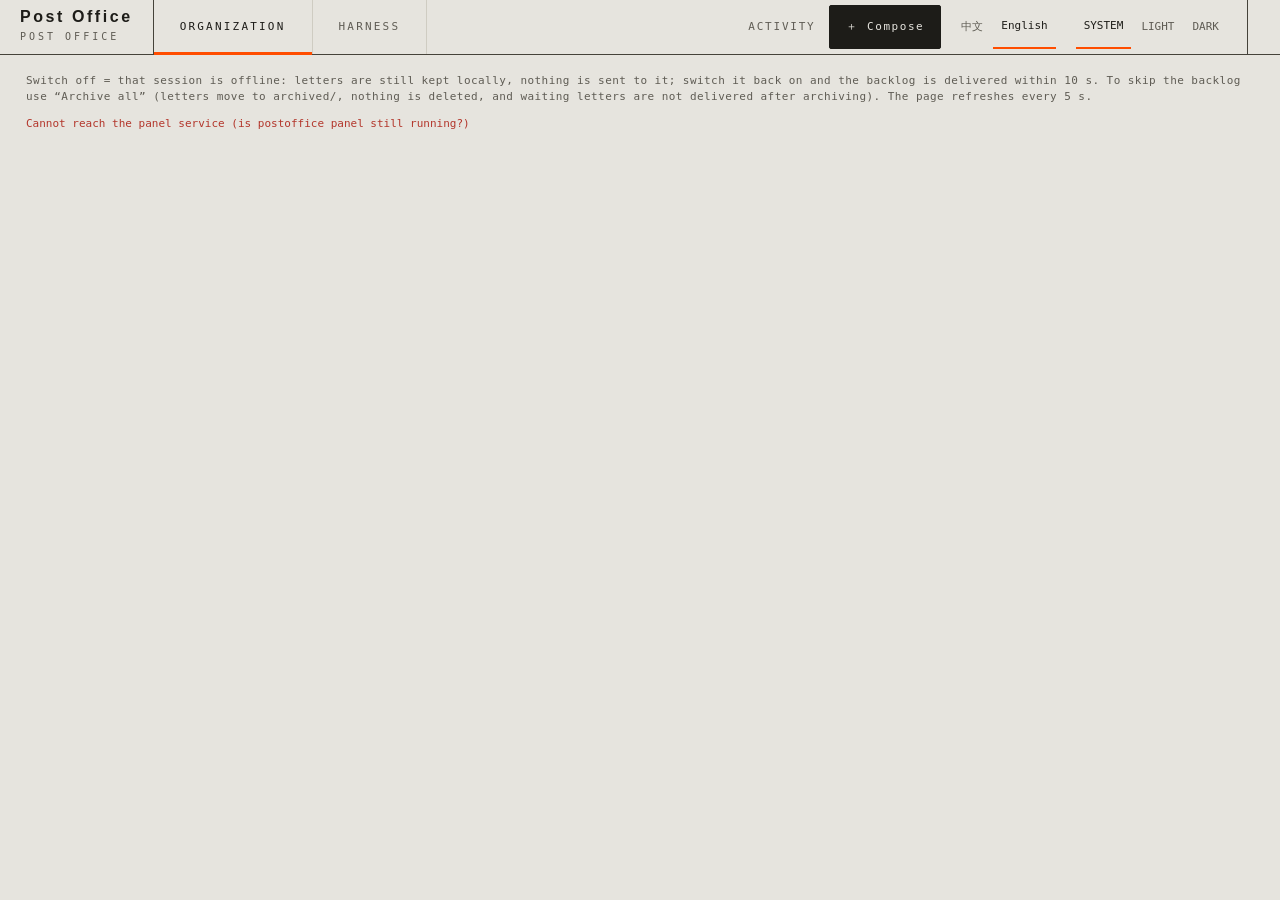
==== panel/index.html @ ae3bebe9 "organization & identity v1: one validated relation, one derived identity - config.json version 2 wit" ====
<!DOCTYPE html>
<html lang="zh-CN">
<head>
<meta charset="utf-8">
<meta name="viewport" content="width=device-width, initial-scale=1">
<title>联络总站</title>
<style>
:root{
  --sans:-apple-system,BlinkMacSystemFont,"Helvetica Neue",Arial,sans-serif;
  --mono:ui-monospace,"SF Mono",Menlo,Consolas,monospace;
  --bg:#e6e4de; --panel:#efede7; --panel2:#f6f4ee;
  --ink:#1d1c18; --ink2:#5f5c54; --rule:#45423a; --rule2:#cfccc2;
  --accent:#ff4d00; --accent-ink:#b23a00; --ok:#20713f; --off:#98948b; --warn:#7d5d05; --bad:#b3362b;
  --ink-strong:#000; --overlay:rgba(29,28,24,.32);
  --radius:2px;
  color-scheme:light dark;
}
/* 外观只影响呈现：data-theme 由 <head> 引导脚本与顶栏外观控件设置，绝不改动任何路由/状态 */
[data-theme="dark"]{
  --bg:#14130f; --panel:#1c1a15; --panel2:#232019;
  --ink:#ece9e0; --ink2:#a8a396; --rule:#6a6558; --rule2:#3a362d;
  --accent:#ff6a2b; --accent-ink:#ff8a55; --ok:#4fb477; --off:#6f6a5e; --warn:#d9a441; --bad:#e07a70;
  --ink-strong:#ffffff; --overlay:rgba(0,0,0,.6);
  color-scheme:dark;
}
*{box-sizing:border-box;margin:0;padding:0}
body{background:var(--bg);color:var(--ink);font-family:var(--sans);font-size:13px;line-height:1.5;-webkit-font-smoothing:antialiased;min-height:100dvh}
button{font:inherit;color:inherit;background:none;border:none;cursor:pointer}
.mono{font-family:var(--mono)}
.dim{color:var(--ink2)}
:focus-visible{outline:2px solid var(--accent-ink);outline-offset:2px}

/* ---------- top rail ---------- */
header.rail{display:flex;align-items:stretch;border-bottom:1px solid var(--rule);background:var(--bg);position:sticky;top:0;z-index:20;padding-top:env(safe-area-inset-top);padding-left:env(safe-area-inset-left);padding-right:env(safe-area-inset-right)}
.rail .brand{padding:8px 20px;border-right:1px solid var(--rule)}
.rail .brand h1{font-size:16px;letter-spacing:.16em;font-weight:800;display:block;line-height:1.15}
.rail .brand .sub{font-family:var(--mono);font-size:10px;letter-spacing:.3em;color:var(--ink2)}
.rail .home{display:block;font-family:var(--mono);font-size:10px;color:var(--ink2);max-width:220px;overflow:hidden;text-overflow:ellipsis;white-space:nowrap}
nav.tabs{display:flex;align-items:stretch}
nav.tabs button{padding:0 26px;font-family:var(--mono);font-size:11px;letter-spacing:.2em;color:var(--ink2);border-right:1px solid var(--rule2);position:relative;min-height:44px}
nav.tabs button[aria-pressed="true"]{color:var(--ink)}
nav.tabs button[aria-pressed="true"]::after{content:"";position:absolute;left:0;right:0;bottom:-1px;height:3px;background:var(--accent)}
.rail .spacer{flex:1}
.rail .aux{display:flex;align-items:center;gap:4px;padding:0 12px}
.act{font-family:var(--mono);font-size:11px;letter-spacing:.16em;color:var(--ink2);padding:8px 10px;min-height:44px}
.act:hover{color:var(--ink)}
.compose-btn{display:inline-flex;align-items:center;gap:8px;border:1px solid var(--ink);background:var(--ink);color:var(--bg);padding:8px 16px;font-family:var(--mono);font-size:11px;letter-spacing:.14em;border-radius:var(--radius);min-height:44px}
.compose-btn:hover{background:var(--ink-strong)}
.compose-btn[disabled]{opacity:.45;cursor:not-allowed}
.langs{display:inline-flex;gap:2px;margin:0 8px}
.langs button{font-family:var(--mono);font-size:11px;padding:6px 8px;color:var(--ink2);min-height:44px}
.langs button:hover{color:var(--ink)}
.langs button[aria-pressed="true"]{color:var(--ink);border-bottom:2px solid var(--accent)}
.themes{display:inline-flex;gap:2px;margin:0 8px}
.themes button{font-family:var(--mono);font-size:11px;padding:6px 8px;color:var(--ink2);min-height:44px}
.themes button:hover{color:var(--ink)}
.themes button[aria-pressed="true"]{color:var(--ink);border-bottom:2px solid var(--accent)}
.op-btn{display:flex;align-items:center;gap:10px;padding:0 16px;border-left:1px solid var(--rule);min-height:44px;text-align:left}
.op-btn:hover{background:var(--panel2)}
.op-btn .lbl{display:flex;flex-direction:column;line-height:1.3}
.op-btn .lbl b{font-family:var(--mono);font-size:11px;letter-spacing:.14em;font-weight:700}
.op-btn .lbl span{font-family:var(--mono);font-size:10px;letter-spacing:.12em;color:var(--ink2)}
.counter{font-family:var(--mono);font-size:10px;letter-spacing:.08em;border:1px solid var(--rule);padding:1px 5px;color:var(--ink);border-radius:var(--radius)}
.counter.hot{border-color:var(--accent-ink);color:var(--accent-ink)}

/* status: LED + text, never color-only */
.dot{display:inline-block;width:7px;height:7px;border-radius:50%;background:var(--off);flex:none}
.dot.on{background:var(--ok)} .dot.warn{background:var(--warn)}
.st{display:inline-flex;align-items:center;gap:6px;font-family:var(--mono);font-size:11px;letter-spacing:.12em;color:var(--ink2)}
.st.on{color:var(--ok)} .st.off{color:var(--ink2)} .st.warn{color:var(--warn)}
.chip{font-family:var(--mono);font-size:11px;letter-spacing:.12em;border:1px solid var(--rule2);color:var(--ink2);padding:1px 6px;border-radius:var(--radius)}
.chip.bad{border-color:var(--bad);color:var(--bad)}
.chip.mid{border-color:var(--warn);color:var(--warn)}

main{max-width:1280px;margin:0 auto;padding:18px 26px calc(120px + env(safe-area-inset-bottom))}
.hint{font-family:var(--mono);font-size:11px;color:var(--ink2);letter-spacing:.04em;margin-bottom:10px}
.err{color:var(--bad);font-family:var(--mono);font-size:11px;min-height:1em;margin-bottom:6px}
.note{font-family:var(--mono);font-size:11px;color:var(--accent-ink);min-height:1em;margin-bottom:6px}
.crumb{font-family:var(--mono);font-size:11px;letter-spacing:.24em;color:var(--ink2);display:flex;justify-content:space-between;margin-bottom:14px}

/* ---------- TX-6 micrographics ---------- */
.chno{font-family:var(--mono);font-size:10px;letter-spacing:.18em;color:var(--ink2)}
.tick{display:inline-block;width:14px;height:5px;border-bottom:1px solid var(--rule2);border-left:1px solid var(--rule2);margin:0 4px 1px 0}
.sigbars{display:inline-flex;gap:2px;align-items:flex-end;height:8px}
.sigbars i{width:2px;background:var(--rule2)} .sigbars i:nth-child(1){height:3px}.sigbars i:nth-child(2){height:5px}.sigbars i:nth-child(3){height:8px}
.sigbars.on i{background:var(--ok)}

/* ---------- Operator Strip ---------- */
.opstrip{display:flex;align-items:center;gap:18px;width:100%;text-align:left;border:0;border-bottom:2px solid var(--rule);padding:14px 6px 12px;min-height:44px}
.opstrip:hover{background:var(--panel2)}
.opstrip .nm{font-size:38px;font-weight:800;letter-spacing:-.01em;line-height:1}
.opstrip .sub{display:flex;flex-direction:column;gap:3px}
.opstrip .sub .k{font-family:var(--mono);font-size:11px;letter-spacing:.26em;color:var(--ink2)}
.opstrip .inbox{margin-left:auto;display:flex;align-items:center;gap:12px;font-family:var(--mono);font-size:11px;letter-spacing:.18em;color:var(--ink2)}
.opstrip .inbox .counter{font-size:11px;padding:2px 7px}
.opstrip .inbox .arrow{font-size:16px;color:var(--ink);transition:transform .15s ease}
.opstrip:hover .arrow{transform:translateX(4px)}

/* thin hierarchy connectors */
.vjoin{position:relative;height:22px}
.vjoin::before{content:"";position:absolute;left:50%;top:0;width:1px;height:100%;background:var(--rule2)}
.vjoin.wide::before{left:25%;right:25%;width:auto;height:1px;top:0}
.vjoin.wide::after{content:"";position:absolute;left:50%;top:0;width:1px;height:100%;background:var(--rule2)}

/* ---------- mailbox node ---------- */
.node{display:flex;align-items:flex-start;justify-content:space-between;gap:12px;border:0;border-top:1px solid var(--rule);padding:8px 2px 7px;min-height:44px;text-align:left;width:100%}
.node:hover{background:var(--panel2)}
.node .l1{display:flex;align-items:baseline;gap:10px}
.node .nm{font-weight:700;font-size:14px}
.node .idchip{font-family:var(--mono);font-size:9px;color:var(--ink2)}
.node .l2{display:flex;align-items:center;gap:10px;margin-top:3px;flex-wrap:wrap}
.node.dead .nm{color:var(--ink2)}

/* ---------- ORG layout ---------- */
.t1row{display:flex;align-items:center;gap:16px;padding:2px 6px;margin:4px 0 8px}
.t1row .k{font-family:var(--mono);font-size:11px;letter-spacing:.24em;color:var(--ink2)}
.t1row .t1node{max-width:300px;min-width:230px}
.t1row .hair{flex:1;border-top:1px solid var(--rule2)}
.cols{display:grid;grid-template-columns:repeat(3,1fr);gap:0 34px;margin-top:6px}
.dept{border-left:1px solid var(--rule2);padding:14px 0 8px 20px;min-height:200px}
.dept:first-child{border-left:none;padding-left:0}
.dept .no{font-size:52px;font-weight:800;line-height:.9;letter-spacing:-.03em}
.dept .dn{display:flex;align-items:baseline;justify-content:space-between;margin:6px 0 4px}
.dept .dn b{font-family:var(--mono);font-size:11px;letter-spacing:.26em;font-weight:700}
.peers{display:flex;flex-direction:column;margin-top:8px}
.kids{display:flex;gap:0 18px}
.kid{flex:1;position:relative}
.kid::before{content:"";position:absolute;top:0;left:0;width:1px;height:22px;background:var(--rule2)}
.kid.single::before{left:50%}
.split{position:relative;height:1px;background:var(--rule2)}
.split.s2{margin-left:25%;margin-right:25%}
.orgnote{border:1px solid var(--rule2);background:var(--panel);border-radius:var(--radius);padding:14px 16px;font-family:var(--mono);font-size:11px;color:var(--ink2);margin-bottom:16px}
.flatgrid{display:grid;grid-template-columns:repeat(auto-fill,minmax(230px,1fr));gap:10px 26px}

/* ---------- HARNESS ---------- */
.rackhead{display:flex;align-items:baseline;gap:14px;flex-wrap:wrap;padding:12px 0 6px}
.rackhead b{font-family:var(--mono);font-size:12px;letter-spacing:.24em}
.rackhead .gctl{margin-left:auto;display:flex;gap:8px;align-items:center}
.rackhead .hint2{font-family:var(--mono);font-size:11px;color:var(--ink2)}
.gbtn{font-family:var(--mono);font-size:11px;letter-spacing:.14em;border:1px solid var(--rule);padding:4px 12px;border-radius:var(--radius);min-height:44px}
.gbtn:hover{background:var(--ink);color:var(--bg)}
table.hk{width:100%;border-collapse:collapse;border-top:2px solid var(--rule);margin-bottom:8px}
table.hk th{font-family:var(--mono);font-size:11px;letter-spacing:.2em;color:var(--ink2);text-align:left;font-weight:400;padding:6px 10px;border-bottom:1px solid var(--rule)}
table.hk td{padding:6px 10px;border-bottom:1px solid var(--rule2)}
table.hk td:first-child{width:34px;color:var(--ink2);font-family:var(--mono);font-size:11px}
.chname{display:flex;align-items:center;gap:10px}
.chname .id{font-family:var(--mono);font-size:10px;color:var(--ink2)}
.onoff{font-family:var(--mono);font-size:11px;letter-spacing:.14em;border:1px solid var(--rule2);color:var(--ink2);padding:4px 12px;border-radius:var(--radius);min-width:64px;min-height:44px}
.onoff:hover{border-color:var(--ink);color:var(--ink)}

/* ---------- inspector ---------- */
.inspector{position:fixed;top:0;right:0;bottom:0;width:370px;background:var(--panel);border-left:1px solid var(--rule);z-index:40;overflow:auto;padding:16px 18px 40px}
/* 工作台是常驻右轨：org 视图在宽视口让出 370px，别让导航和第 03 栏压在它下面 */
@media (min-width:901px){body.with-ins{padding-right:370px}}
.inspector .k{font-family:var(--mono);font-size:11px;letter-spacing:.22em;color:var(--ink2)}
.inspector h3{font-size:24px;font-weight:800;margin:2px 0 2px}
.inspector .sec{font-family:var(--mono);font-size:11px;letter-spacing:.22em;color:var(--ink2);border-bottom:1px solid var(--rule);padding-bottom:4px;margin:18px 0 4px;display:flex;justify-content:space-between}
.pl{display:flex;align-items:flex-start;gap:10px;width:100%;text-align:left;border:0;border-bottom:1px solid var(--rule2);padding:9px 2px;min-height:44px}
.pl:hover{background:var(--panel2)}
.pl .who{font-weight:700;width:88px;flex:none;overflow:hidden;text-overflow:ellipsis;white-space:nowrap}
.pl .meta{flex:1;min-width:0}
.pl .sj{font-size:12px;font-weight:600}
.pl .nd{font-family:var(--mono);font-size:11px;letter-spacing:.1em;color:var(--ink2);margin-top:2px}
.pl .tm{font-family:var(--mono);font-size:11px;color:var(--ink2);flex:none}
.inspector .kv{display:grid;grid-template-columns:92px 1fr;gap:5px 10px;font-size:12px;margin-top:6px}
.inspector .kv .k{padding-top:2px}
.acts{display:flex;gap:8px;flex-wrap:wrap;margin-top:14px}
.btn{border:1px solid var(--ink);padding:8px 12px;font-family:var(--mono);font-size:11px;letter-spacing:.12em;border-radius:var(--radius);background:var(--panel2);min-height:44px}
.btn.primary{background:var(--ink);color:var(--bg)}
.btn.primary:hover{background:#000}
.btn.accent{background:var(--accent-ink);border-color:var(--accent-ink);color:#fff}
.btn.ghost{border-color:var(--rule2);color:var(--ink2)}
.btn.ghost:hover{border-color:var(--ink);color:var(--ink)}
.btn[disabled]{opacity:.45;cursor:not-allowed}
.metaline{font-family:var(--mono);font-size:11px;color:var(--ink2);letter-spacing:.08em;margin-top:6px}

/* ---------- letter overlay ---------- */
.sheet-bg{position:fixed;inset:0;background:rgba(29,28,24,.28);z-index:30;display:none}
.sheet-bg.open{display:block}
.letter{position:fixed;top:0;right:0;bottom:0;width:400px;max-width:100vw;background:var(--panel);border-left:1px solid var(--rule);z-index:41;overflow:auto;padding:16px 18px 40px;transform:translateX(103%);transition:transform .16s ease}
.letter[hidden]{display:none}
.letter.open{transform:none}
.corr{font-family:var(--mono);font-size:11px;letter-spacing:.22em;color:var(--ink2);display:flex;justify-content:space-between;border-bottom:1px solid var(--rule);padding-bottom:6px}
.corr h2{font-size:11px;letter-spacing:.22em;color:var(--ink)}
.letter .kv{display:grid;grid-template-columns:92px 1fr;gap:6px 10px;font-size:12px;margin-top:12px}
.letter .kv .k{font-family:var(--mono);font-size:11px;letter-spacing:.22em;color:var(--ink2);padding-top:2px}
.letter .body{white-space:pre-wrap;border:1px solid var(--rule2);background:var(--panel2);border-radius:var(--radius);padding:10px;font-size:12px;margin:10px 0;overflow-wrap:anywhere}
.letter .acts{flex-direction:column;align-items:stretch;gap:8px}
.letter .fine{font-family:var(--mono);font-size:11px;color:var(--ink2);margin-top:10px;line-height:1.7}

/* ---------- activity drawer ---------- */
.drawer{position:fixed;top:0;left:0;bottom:0;width:430px;max-width:92vw;background:var(--panel);border-right:1px solid var(--rule);z-index:40;transform:translateX(-103%);visibility:hidden;transition:transform .16s ease,visibility 0s linear .16s;overflow:auto;padding:16px 18px 40px}
.drawer.open{transform:none;visibility:visible;transition:transform .16s ease}
.drawer h2{font-family:var(--mono);font-size:11px;letter-spacing:.22em;color:var(--ink2);border-bottom:1px solid var(--rule);padding-bottom:4px;margin:18px 0 6px;font-weight:400}
.drawer .row{display:flex;gap:10px;align-items:baseline;padding:6px 0;border-bottom:1px dashed var(--rule2);font-size:12px;overflow-wrap:anywhere}
.drawer .row .t{font-family:var(--mono);font-size:11px;color:var(--ink2);flex:none}
.drawer .log div{padding:4px 0;border-bottom:1px dashed var(--rule2);font-family:var(--mono);font-size:11px}
.drawer .log span{color:var(--ink2);margin-right:8px}
.meter{display:inline-block;width:90px;height:4px;border:1px solid var(--rule2);border-radius:var(--radius);vertical-align:middle}
.state{font-family:var(--mono);font-size:11px;color:var(--ink2);margin-top:2px}
.meter i{display:block;height:100%;background:var(--ok)}

/* ---------- groups (configured) ---------- */
#groups .box,#broadcasts .box{border-top:1px solid var(--rule);padding:9px 2px}
#groups .gname,#broadcasts .name{font-weight:700;font-size:14px}
#groups .gname small,#broadcasts .name small{font-family:var(--mono);font-size:11px;color:var(--ink2);margin-left:10px;letter-spacing:.08em}
#groups .gall{display:flex;gap:8px;margin:6px 0}
#groups .meta,#broadcasts .meta{font-family:var(--mono);font-size:11px;color:var(--ink2);display:flex;gap:6px;flex-wrap:wrap;align-items:center;margin-top:4px}
#aliases .box{border-top:1px solid var(--rule);padding:9px 2px}
#aliases .gname{font-weight:700;font-size:14px}
#aliases .gname small{font-family:var(--mono);font-size:11px;color:var(--ink2);margin-left:10px}
#aliases .meta{font-family:var(--mono);font-size:11px;color:var(--ink2);display:flex;gap:6px;flex-wrap:wrap;margin-top:4px}
#aliases .settle{font-family:var(--mono);font-size:11px;color:var(--warn);margin-top:4px}
.hintp{font-family:var(--mono);font-size:11px;color:var(--ink2);padding:8px 2px}

/* ---------- compose modal ---------- */
.modal{position:fixed;inset:0;display:flex;align-items:center;justify-content:center;z-index:50;background:var(--overlay)}
.modal[hidden]{display:none}
.modal .card{width:560px;max-width:94vw;background:var(--panel);border:1px solid var(--ink);border-radius:var(--radius);padding:18px}
.modal h3{font-size:16px;font-weight:800;margin-bottom:12px}
.frow{display:grid;grid-template-columns:120px 1fr;gap:10px;align-items:center;margin-bottom:10px}
.frow label{font-family:var(--mono);font-size:11px;letter-spacing:.18em;color:var(--ink2)}
.frow .fixed{border:1px solid var(--rule2);border-radius:var(--radius);padding:8px 10px;background:var(--panel2);display:flex;justify-content:space-between;align-items:center;gap:8px}
.frow input,.frow textarea{border:1px solid var(--rule2);border-radius:var(--radius);padding:8px 10px;background:var(--panel2);font:inherit;font-size:16px;width:100%}
.seg{display:inline-flex;border:1px solid var(--rule);border-radius:var(--radius);overflow:hidden;margin-bottom:6px}
.seg button{font-family:var(--mono);font-size:11px;letter-spacing:.12em;padding:5px 12px;color:var(--ink2);min-height:44px}
.seg button:hover{color:var(--ink)}
.seg button[aria-pressed="true"]{background:var(--ink);color:var(--bg)}
.cerr{color:var(--bad);font-family:var(--mono);font-size:11px;min-height:1em;margin:4px 0}
/* 收件人下拉：纯本地建议列表（名单来自 /api/state，不是第二份路由真相）。
   悬浮定位：不撑高弹窗——否则鼠标按下后弹窗重心变化、抬起时命中祖先元素，被外点收起误判。 */
.to-wrap{position:relative}
.sug{position:absolute;left:0;right:0;top:calc(100% + 4px);z-index:6;border:1px solid var(--rule);background:var(--panel2);max-height:216px;overflow:auto}
.sug[hidden]{display:none}
.sug button{display:flex;justify-content:space-between;gap:8px;width:100%;text-align:left;border:0;border-bottom:1px solid var(--rule2);padding:9px 10px;font-family:var(--mono);font-size:12px;min-height:44px}
.sug button:last-child{border-bottom:0}
.sug button:hover{background:var(--panel)}
.sug .kind{color:var(--ink2);font-size:10px;letter-spacing:.08em}
.close-x{float:right;font-family:var(--mono);font-size:12px;color:var(--ink2);padding:4px 8px;min-height:44px;min-width:44px}
.close-x:hover{color:var(--ink)}

/* ---------- inspector tabs + OUTBOX + activity ---------- */
.ins-tabs{display:flex;border-bottom:1px solid var(--rule);margin:10px 0 6px}
.ins-tabs button{flex:1;font-family:var(--mono);font-size:11px;letter-spacing:.16em;color:var(--ink2);padding:10px 6px;min-height:44px;position:relative}
.ins-tabs button[aria-pressed="true"]{color:var(--ink)}
.ins-tabs button[aria-pressed="true"]::after{content:"";position:absolute;left:0;right:0;bottom:-1px;height:3px;background:var(--accent)}
#outbox{margin-top:4px}
.obrow{border-top:1px solid var(--rule2);padding:9px 2px;display:flex;flex-direction:column;gap:6px}
.obrow .l1{display:flex;align-items:center;gap:8px;font-family:var(--mono);font-size:11px}
.obrow .to{font-weight:700;overflow-wrap:anywhere}
.obrow .ref{font-family:var(--mono);font-size:10px;color:var(--ink2);overflow-wrap:anywhere}
.obrow .age{font-family:var(--mono);font-size:10px;color:var(--ink2);margin-left:auto}
.obrow .sj{font-size:13px;overflow-wrap:anywhere}
.obrow .nd{font-size:12px;color:var(--ink2);overflow-wrap:anywhere}
.obrow .obacts{display:flex;gap:8px;align-items:center;flex-wrap:wrap}
.obrow button{font-family:var(--mono);font-size:11px;letter-spacing:.08em;border:1px solid var(--rule2);background:none;color:var(--ink);padding:0 12px;min-height:44px}
.obrow button:hover{border-color:var(--ink)}
.obnote{font-family:var(--mono);font-size:11px;color:var(--ink2)}
/* activity badge: label + duration, never color-only */
.act-badge{display:inline-flex;align-items:center;gap:5px;font-family:var(--mono);font-size:10px;letter-spacing:.1em;border:1px solid var(--rule2);border-radius:var(--radius);padding:1px 6px;color:var(--ink2);margin-left:8px}
.act-badge[data-activity="working"]{border-color:var(--ok);color:var(--ok)}
.act-badge[data-activity="idle"]{border-color:var(--rule2);color:var(--ink2)}
.act-badge[data-activity="human"]{border-color:var(--accent-ink);color:var(--accent-ink)}
.idbox{margin:2px 0 4px}
.idrow{font-size:12px;line-height:1.5;padding:1px 0}
.idrow.muted{color:var(--ink2)}
.idrow.warn{color:var(--warn,#b23)}
.idrow .mono{font-family:var(--mono);font-size:10px}

@media (max-width:900px){
  main{padding:12px 12px 120px}
  .cols{grid-template-columns:1fr}
  .dept{border-left:none;padding-left:0;min-height:0;border-top:1px solid var(--rule);margin-top:12px}
  .dept:first-child{border-top:none;margin-top:0}
  .inspector,.letter{width:100vw;border-left:none}
  .opstrip .nm{font-size:26px}
  .rail .brand .sub,.rail .home{display:none}
  /* iPad 竖屏 768/820：顶栏在 701–900 之间若不让换行，aux 会整体溢出到视口右侧 */
  .rail{flex-wrap:wrap}
  .aux{flex-wrap:wrap}
}
@media (max-width:700px){
  .rail{flex-wrap:wrap}
  nav.tabs button{padding:0 14px}
  .aux{padding:4px 8px;flex-wrap:wrap}
  .op-btn{border-left:none}
  .frow{grid-template-columns:1fr}
  #racks{overflow-x:auto}
  .opstrip .nm{font-size:22px}
  /* 编外信箱行：窄屏上「标签 + 节点 + 连接线」挤在一行会顶出视口，允许换行并让节点随宽度收缩 */
  .t1row{flex-wrap:wrap}
  .t1row .t1node{min-width:0;max-width:100%}
}
@media (prefers-reduced-motion:reduce){.letter,.drawer,.opstrip .arrow{transition:none}}
::selection{background:var(--ink);color:var(--bg)}
.pl .meta,.node .nm{overflow-wrap:anywhere}
.node[aria-current="true"]{background:var(--panel2)}
.node[aria-current="true"] .nm{text-decoration:underline;text-decoration-thickness:1px;text-underline-offset:3px}

/* 工作台主控件：在线/离线开关与「归档全部」必须看得见、摸得着（≤v1.11 既有类名，重写时不许丢样式） */
.toggle,.clear{border:1px solid var(--rule2);background:none;color:var(--ink);font-family:var(--mono);font-size:11px;letter-spacing:.08em;min-height:44px;padding:0 14px;cursor:pointer}
.toggle.on{border-color:var(--ok);color:var(--ok)}
.toggle:hover,.clear:hover{border-color:var(--ink)}
/* 编外信箱：presentation-only 兜底区，样式刻意轻 */
.unassigned{margin-top:34px}
.unassigned .k{display:block;margin-bottom:10px}
</style>
<script>
/* 外观引导：在样式渲染前就定好 data-theme，避免首屏闪一下浅色（只读 localStorage，不写） */
try {
  var _saved = localStorage.getItem("postoffice.theme");
  var _dark = _saved === "dark" || ((!_saved || _saved === "system")
    && window.matchMedia && window.matchMedia("(prefers-color-scheme: dark)").matches);
  document.documentElement.dataset.theme = _dark ? "dark" : "light";
} catch (e) {}
</script>
</head>
<body>

<header class="rail">
  <div class="brand">
    <h1 id="title">联络总站</h1>
    <span class="sub">POST OFFICE</span>
    <span class="home" id="home"></span>
  </div>
  <nav class="tabs">
    <button type="button" id="tab-org" aria-pressed="true"></button>
    <button type="button" id="tab-hk" aria-pressed="false"></button>
  </nav>
  <div class="spacer"></div>
  <div class="aux">
    <button type="button" class="act" id="btn-activity"></button>
    <button type="button" class="compose-btn" id="btn-compose"></button>
    <span class="langs" id="langs" role="group">
      <button type="button" data-lang="zh">中文</button>
      <button type="button" data-lang="en">English</button>
    </span>
    <span class="themes" id="theme" role="group">
      <button type="button" data-theme-choice="system"></button>
      <button type="button" data-theme-choice="light"></button>
      <button type="button" data-theme-choice="dark"></button>
    </span>
  </div>
  <button type="button" class="op-btn" id="op-shortcut"></button>
</header>

<main>
  <p class="hint" id="hint"></p>
  <div class="err" id="err" aria-live="polite"></div>
  <div class="note" id="letter-status" aria-live="polite"></div>
  <section id="boxes"></section>
  <section id="view-hk" hidden>
    <div id="racks"></div>
    <h2 id="h-groups"></h2>
    <section id="groups"></section>
  </section>
</main>

<aside class="drawer" id="drawer" aria-label="ACTIVITY">
  <button type="button" class="close-x" id="drawer-x">✕</button>
  <h2 id="h-aliases"></h2>
  <section id="aliases"></section>
  <h2 id="h-switches"></h2>
  <div class="log" id="switches"></div>
  <h2 id="h-broadcasts"></h2>
  <section id="broadcasts"></section>
  <h2 id="h-log"></h2>
  <div class="log" id="log"></div>
</aside>

<div class="sheet-bg" id="sheet-bg" aria-hidden="true"></div>
<section class="letter" id="letter" hidden role="dialog" aria-modal="true"></section>

<div class="modal" id="compose" hidden role="dialog" aria-modal="true" aria-labelledby="compose-title">
  <div class="card">
    <button type="button" class="close-x" id="compose-x">✕</button>
    <h3 id="compose-title"></h3>
    <div class="frow"><label>FROM</label>
      <div class="fixed"><span id="compose-from"></span><span class="mono dim" style="font-size:9px" id="compose-fromnote"></span></div></div>
    <div class="frow"><label for="compose-to" id="compose-to-label"></label>
      <div class="to-wrap">
        <div class="seg" role="group" id="compose-seg">
          <button type="button" id="seg-mbox" aria-pressed="true"></button>
          <button type="button" id="seg-alias" aria-pressed="false"></button>
        </div>
        <input id="compose-to" autocomplete="off" aria-describedby="compose-err" aria-autocomplete="list" aria-expanded="false" aria-controls="compose-sug">
        <div class="sug" id="compose-sug" role="listbox" hidden></div>
      </div>
    </div>
    <div class="frow"><label for="compose-subject" id="c-sj"></label><input id="compose-subject" autocomplete="off"></div>
    <div class="frow"><label for="compose-need" id="c-nd"></label><input id="compose-need" autocomplete="off"></div>
    <div class="frow" style="align-items:start"><label for="compose-body" id="c-bd" style="padding-top:8px"></label><textarea id="compose-body" rows="5"></textarea></div>
    <div class="cerr" id="compose-err" aria-live="polite"></div>
    <div class="acts" style="justify-content:flex-end">
      <button type="button" class="btn ghost" id="compose-cancel"></button>
      <button type="button" class="btn primary" id="compose-send"></button>
    </div>
  </div>
</div>

<script>
const $ = (id) => document.getElementById(id);
const esc = (s) => String(s ?? "").replace(/[&<>"]/g, (c) => ({"&":"&amp;","<":"&lt;",">":"&gt;",'"':"&quot;"}[c]));

// One small string table, no framework and no build step. User content (letter subjects, mailbox
// names, receipt bodies, handoff paths, raw log lines) is never translated — only our own wording is.
const STR = {
  zh: {
    title: "联络总站",
    langLabel: "切换界面语言",
    hint: "关掉开关 = 该会话离线：信照收，存在本地，不发给它；打开后积压的信 10 秒内补送。不想补送就先点“归档全部”（信会存到 archived/，不删除，待投递的信归档后不再补送）。页面每 5 秒刷新。",
    online: "在线", offline: "离线",
    waiting: "待投递", reminded: "已提醒待归档", failed: "投递失败，需人工处理",
    counts: "待投递 {w} / 已提醒待归档 {r}",
    failedLine: "投递失败，需人工处理 {n} 封",
    archiveAll: "归档全部",
    clearConfirm: "把 {box} 信箱收件箱里的全部 {n} 封信件和通知都存档吗？（{w} 封待投递 + {r} 封已提醒未归档 + {f} 封投递失败需人工处理）文件会保留在 archived/ 里；待投递的信归档后不再补送，投递失败的那几封也一并归档、不再重试。",
    recentAcks: "最近回执", acked: "已回执",
    emptyBoxes: "通讯录是空的，用 postoffice add 登记会话。",
    emptyBroadcasts: "还没有广播。", emptyLog: "还没有记录", emptySwitches: "还没有确认过切换（首次看到只记基线，不广播）。",
    bErr: "汇总失败", bDone: "已汇总", bOpen: "收集中", bDeadline: "截止",
    hGroups: "分组与逻辑地址", hAliases: "逻辑地址", hSwitches: "切换记录",
    hBroadcasts: "广播", hLog: "最近投递记录",
    noGroups: "没有配置分组。用 postoffice config import FILE 导入 config.json。",
    noAliases: "没有配置逻辑地址。",
    groupAll: "全开", groupNone: "全关", groupEmpty: "（空组）",
    groupOn: "{o}/{n} 在线", groupMail: "待投递 {w} / 已提醒待归档 {r}",
    aliasNone: "当前没有在线候选", aliasBad: "不可用", notRegistered: "未登记",
    aliasNotify: "通知 {n}", aliasPending: "已确认 {a}；待切换 {b}（稳定期还剩 {s} 秒，未确认前新信已按当前状态投递）",
    cfgBad: "配置不可用：{e}",
    errClear: "归档失败", errStatus: "修改失败", errOffline: "连不上面板服务（postoffice panel 是否还开着？）",
    errGroup: "分组开关失败",
    ariaToggle: "{name} {state}，点击切换",
    from: "来自",
    letterDetail: "信件详情", subject: "事由", need: "需要", body: "正文",
    fileDone: "仅归档", close: "关闭",
    errRead: "读取失败", errArchive: "归档失败", doneOk: "已归档",
    notFound: "未找到", conflict: "冲突",
    orgTab: "组织", hkTab: "设备", activity: "活动",
    composeNew: "＋ 写信", inbox: "收件箱", humanOperator: "HUMAN OPERATOR",
    t1Direct: "直属", waitingForYou: "等待你处理", techInfo: "技术信息",
    writeMail: "写信", reply: "回复", replySendFile: "回复（发送回复并归档）",
    ackFile: "收到并归档", retryArchive: "重试归档",
    replySentArchiveFail: "回复已经发送，原信归档失败。",
    ackedOk: "已回执并归档", alreadyAck: "已处理过", receiptNotice: "回执通知已归档",
    sentOk: "已发送", refLabel: "引用", idLabel: "编号",
    groupReject: "收件人不能是分组，请选具体信箱或 @逻辑地址。",
    operatorBad: "操作员信箱不可用：写信/回复/回执已停用。",
    noOrg: "未配置组织视图（config.json 可选 panel 段）。下面是全部信箱。",
    unassigned: "未分配",
    panelBad: "组织配置有问题，只影响本视图：",
    deepLinkBad: "深链无效。",
    fromLabel: "FROM", toLabel: "收件人", send: "发送", cancel: "取消",
    segMailbox: "MAILBOX", segAlias: "LOGICAL ADDRESS",
    needDefault: "仅告知",
    letterHint: "「回复」＝只发一封回信并把原信归档，不额外回执；「仅归档」＝原信移入 done/，不发回执。",
    noGroupMatch: "无匹配分组，仅可单独开关。",
    configuredGroups: "已配置分组",
    harnessOn: "ON", harnessOff: "OFF", harnessMixed: "MIXED",
    tabInbox: "收件箱", tabOutbox: "发件箱",
    outboxEmpty: "暂无当前可观察的已发普通信",
    outboxLocked: "已送达，不能修改", outboxUnknown: "状态无法确认，不能修改",
    editSave: "保存", retract: "撤回",
    retractConfirm: "撤回发给 {to} 的这封信（编号 {id}）吗？原信会原样存档，不会通知对方，也不会补发。",
    retractDone: "已撤回，原信已存档。",
    actWorking: "运行中", actIdle: "空闲", actUnknown: "未知", actLabel: "活动", actHuman: "人类",
    idTitle: "组织身份", idActive: "现职", idCand: "可候选", idRules: "公司规章", idStatus: "项目进度",
    idDisabled: "组织配置已停用",
    appearance: "外观", themeSystem: "跟随系统", themeLight: "浅色", themeDark: "深色",
  },
  en: {
    title: "Post Office",
    langLabel: "Switch interface language",
    hint: "Switch off = that session is offline: letters are still kept locally, nothing is sent to it; switch it back on and the backlog is delivered within 10 s. To skip the backlog use “Archive all” (letters move to archived/, nothing is deleted, and waiting letters are not delivered after archiving). The page refreshes every 5 s.",
    online: "online", offline: "offline",
    waiting: "waiting", reminded: "reminded, to file", failed: "delivery failed, needs a human",
    counts: "{w} waiting / {r} reminded to file",
    failedLine: "{n} failed delivery, needs a human",
    archiveAll: "Archive all",
    clearConfirm: "Archive all {n} letters and notifications in {box}'s inbox ({w} waiting + {r} reminded but not filed + {f} failed delivery needing a human)? Files are kept in archived/; waiting letters are not delivered after archiving, and the failed ones are archived too instead of being retried.",
    recentAcks: "Latest receipts", acked: "acked",
    emptyBoxes: "The address book is empty; register sessions with postoffice add.",
    emptyBroadcasts: "No broadcasts yet.", emptyLog: "No records yet",
    emptySwitches: "No confirmed switch yet (the first sighting only records a baseline).",
    bErr: "summary failed", bDone: "summarised", bOpen: "collecting", bDeadline: "deadline",
    hGroups: "Groups and logical addresses", hAliases: "Logical addresses",
    hSwitches: "Switch history", hBroadcasts: "Broadcasts", hLog: "Latest delivery log",
    noGroups: "No groups configured. Import a config.json with postoffice config import FILE.",
    noAliases: "No logical addresses configured.",
    groupAll: "All on", groupNone: "All off", groupEmpty: "(empty group)",
    groupOn: "{o}/{n} online", groupMail: "{w} waiting / {r} reminded to file",
    aliasNone: "no online candidate", aliasBad: "unusable", notRegistered: "not registered",
    aliasNotify: "notify {n}",
    aliasPending: "confirmed {a}; switching to {b} in {s} s (new letters already go by the current state)",
    cfgBad: "Configuration unusable: {e}",
    errClear: "Archive failed", errStatus: "Change failed",
    errOffline: "Cannot reach the panel service (is postoffice panel still running?)",
    errGroup: "Group switch failed",
    ariaToggle: "{name} {state}, click to switch",
    from: "from",
    letterDetail: "Letter details", subject: "Subject", need: "Needs", body: "Body",
    fileDone: "File only", close: "Close",
    errRead: "Read failed", errArchive: "Archive failed", doneOk: "Filed",
    notFound: "Not found", conflict: "Conflict",
    orgTab: "ORGANIZATION", hkTab: "HARNESS", activity: "ACTIVITY",
    composeNew: "＋ Compose", inbox: "INBOX", humanOperator: "HUMAN OPERATOR",
    t1Direct: "DIRECT", waitingForYou: "WAITING FOR YOU", techInfo: "TECHNICAL",
    writeMail: "Compose", reply: "Reply", replySendFile: "Reply (send reply & file)",
    ackFile: "Acknowledge & file", retryArchive: "Retry filing",
    replySentArchiveFail: "Reply was sent, but filing the original failed.",
    ackedOk: "Acknowledged & filed", alreadyAck: "Already handled", receiptNotice: "Receipt notice filed",
    sentOk: "Sent", refLabel: "Ref", idLabel: "ID",
    groupReject: "The recipient cannot be a group — pick a mailbox or an @logical address.",
    operatorBad: "Operator mailbox unusable: compose, reply and ack are disabled.",
    noOrg: "No organization configured (optional \"panel\" section in config.json). All mailboxes:",
    unassigned: "UNASSIGNED",
    panelBad: "Organization config has problems (this view only):",
    deepLinkBad: "Invalid deep link.",
    fromLabel: "FROM", toLabel: "To", send: "Send", cancel: "Cancel",
    segMailbox: "MAILBOX", segAlias: "LOGICAL ADDRESS",
    needDefault: "仅告知",
    letterHint: "Reply = one send, then the letter is filed — no extra ack. File only = the letter moves to done/ — no receipt.",
    noGroupMatch: "No matching config group — individual switches only.",
    configuredGroups: "CONFIGURED GROUPS",
    harnessOn: "ON", harnessOff: "OFF", harnessMixed: "MIXED",
    tabInbox: "INBOX", tabOutbox: "OUTBOX",
    outboxEmpty: "No observable outgoing mail right now",
    outboxLocked: "Delivered — locked", outboxUnknown: "Status unknown — locked",
    editSave: "Save", retract: "Retract",
    retractConfirm: "Retract the letter to {to} (id {id})? The original is archived as-is; the recipient is not notified and nothing is resent.",
    retractDone: "Retracted; the original is archived.",
    actWorking: "WORKING", actIdle: "IDLE", actUnknown: "UNKNOWN", actLabel: "ACTIVITY", actHuman: "HUMAN",
    idTitle: "ORGANIZATION", idActive: "ACTIVE", idCand: "CANDIDATE", idRules: "RULES", idStatus: "STATUS",
    idDisabled: "ORGANIZATION DISABLED",
    appearance: "Appearance", themeSystem: "SYSTEM", themeLight: "LIGHT", themeDark: "DARK",
  },
};

const fmt = (key, vars) => {
  let s = STR[lang][key] ?? key;
  for (const k in vars) s = s.replaceAll("{" + k + "}", vars[k]);
  return s;
};
const t = (key) => STR[lang][key] ?? key;

// zh by browser language, English for anything else; a manual choice wins and survives a reload,
// and an unavailable storage must not break the switch.
let lang = "en";
const store = {
  get() { try { return window.localStorage.getItem("postoffice.lang"); } catch { return null; } },
  set(v) { try { window.localStorage.setItem("postoffice.lang", v); } catch {} },
};
const browserLang = () => {
  try { return String((navigator.languages && navigator.languages[0]) || navigator.language || ""); } catch { return ""; }
};
lang = store.get() || (browserLang().toLowerCase().startsWith("zh") ? "zh" : "en");

// 外观：与语言一样只影响呈现，存 localStorage、绝不发写请求。system 交给系统解析。
const THEME_KEY = "postoffice.theme";
const themeStore = {
  get() { try { return window.localStorage.getItem(THEME_KEY); } catch { return null; } },
  set(v) { try { window.localStorage.setItem(THEME_KEY, v); } catch {} },
};
let themeChoice = "system";
{ const saved = themeStore.get(); if (saved === "light" || saved === "dark" || saved === "system") themeChoice = saved; }
const prefersDark = () => {
  try { return !!(window.matchMedia && window.matchMedia("(prefers-color-scheme: dark)").matches); } catch { return false; }
};
const resolveTheme = (c) => (c === "dark" ? "dark" : c === "light" ? "light" : (prefersDark() ? "dark" : "light"));
function applyTheme(choice) {
  themeChoice = (choice === "light" || choice === "dark") ? choice : "system";
  themeStore.set(themeChoice);
  try { document.documentElement.dataset.theme = resolveTheme(themeChoice); } catch {}
  const g = $("theme");
  if (g && g.children) {
    try { g.setAttribute("aria-label", t("appearance")); } catch {}
    for (const b of g.children) {
      const c = b.dataset && b.dataset.themeChoice;
      b.textContent = c === "light" ? t("themeLight") : c === "dark" ? t("themeDark") : t("themeSystem");
      if (b.setAttribute) b.setAttribute("aria-pressed", String(c === themeChoice));
    }
  }
}
// SYSTEM 跟随系统明暗变化；显式 LIGHT/DARK 不受系统事件影响（只读本地，不发任何写请求）
const syncSystemTheme = () => {
  if (themeChoice !== "system") return;
  try { document.documentElement.dataset.theme = resolveTheme("system"); } catch {}
};
try {
  const mq = window.matchMedia && window.matchMedia("(prefers-color-scheme: dark)");
  if (mq && mq.addEventListener) mq.addEventListener("change", syncSystemTheme);
  else if (mq && mq.addListener) mq.addListener(syncSystemTheme);
} catch {}

// null-safe listeners: the page also runs under minimal DOM stubs in tests
const setClass = (el, cls, on) => { try { if (!el || !el.classList) return; if (on) el.classList.add(cls); else el.classList.remove(cls); } catch {} };
const on = (id, ev, fn) => { const el = $(id); if (el) el.addEventListener(ev, fn); };
const setTxt = (id, s) => { const el = $(id); if (el) el.textContent = s; };

let STATE = null;                 // latest /api/state
let view = "org";                 // org | hk
let insBox = null;                // mailbox shown in the inspector
let insOpen = !(typeof window !== "undefined" && window.innerWidth <= 900); // 手机首屏不开工作台（否则全屏盖住组织视图）；桌面默认常开
let insTab = "inbox";             // 工作台内部标签：inbox | outbox（不是第三个导航页）
let OUTBOX = null;                // 最近一次 /api/outbox 的行（null = 还没读过）
let composeMode = "new";          // new | reply
let replyOf = null;               // {box,id} when composing a reply
let sending = false;              // compose double-click guard
const replySent = new Set();      // "<box>/<id>" replies already sent this page session

const boxesByName = () => { const m = {}; for (const b of (STATE?.boxes || [])) m[b.name] = b; return m; };
const panelInfo = () => (STATE && STATE.panel) || { ok: false, label: "", operator: "", organization: null, error: "" };
const operatorName = () => { const p = panelInfo(); return p.ok ? p.operator : ""; };
const operatorValid = () => { const op = operatorName(); return !!op && !!(STATE?.boxes || []).some((b) => b.name === op); };
const boxOf = (name) => boxesByName()[name] || null;

const stHTML = (online) => online
  ? `<span class="st on"><span class="dot on"></span>${esc(t("online"))}</span>`
  : `<span class="st off"><span class="dot"></span>${esc(t("offline"))}</span>`;
const counts = (c) => fmt("counts", { w: c.waiting, r: c.reminded });
const statusChip = (s) => `<span class="chip ${s === "failed" ? "bad" : s === "reminded" ? "mid" : ""}">${
  s === "waiting" ? t("waiting") : s === "reminded" ? t("reminded") : t("failed")}</span>`;
const counterHTML = (n, hot) => n > 0 ? `<span class="counter ${hot ? "hot" : ""}">${n}</span>` : "";

/* ---------- ORGANIZATION view (generic; rendered from panel.organization + live boxes) ---------- */

/* ---------- runtime presence (presentation only; never touches routing) ---------- */

const isOperatorBox = (b) => !!b && b.name === operatorName() && operatorValid();
const durText = (since) => {
  if (typeof since !== "number" || !isFinite(since)) return "";
  const secs = Math.max(0, Math.floor(Date.now() / 1000 - since));
  const h = Math.floor(secs / 3600), m = Math.floor((secs % 3600) / 60);
  return h > 0 ? `${h}h ${m}m` : `${m}m`;
};
// 操作员是人：永远 HUMAN，绝不假装 IDLE；其余箱只呈现服务端给出的 working/idle/unknown
function activityBadge(b, asOperator) {
  if (asOperator) return `<span class="act-badge" data-activity="human">${esc(t("actHuman"))}</span>`;
  const a = (b && b.activity) || {};
  const st = a.state === "working" || a.state === "idle" ? a.state : "unknown";
  const label = st === "working" ? t("actWorking") : st === "idle" ? t("actIdle") : t("actUnknown");
  const d = st === "unknown" ? "" : durText(a.since);
  return `<span class="act-badge" data-activity="${st}">${esc(label)}${d ? ` · ${esc(d)}` : ""}</span>`;
}

const nodeBtn = (name, extraClass = "") => {
  const b = boxOf(name);
  if (!b) return "";
  const label = orgLabel(name) || b.name;
  return `<button type="button" class="node ${extraClass} ${b.online ? "" : "dead"}" data-box="${esc(name)}"
    ${insBox === name ? 'aria-current="true"' : ""} aria-label="${esc(label)}">
    <span class="l1"><span class="nm">${esc(label)}</span><span class="idchip">${esc(b.name)}</span>${counterHTML(b.counts.waiting, true)}</span>
    <span class="l2">${stHTML(b.online)}<span class="chip">${esc(b.app)}</span>${activityBadge(b, isOperatorBox(b))}</span>
  </button>`;
};
let orgLabels = {};
const orgLabel = (name) => orgLabels[name] || "";

// one tree block: mailbox node or peer pair, then thin connectors down to the children
function treeBlock(node) {
  if (node.members) {
    const peers = node.members.map((m) => nodeBtn(m)).join("");
    return `<div class="peers">${peers}</div>${childrenBlock(node.children)}`;
  }
  const inner = nodeBtn(node.mailbox);
  return inner + childrenBlock(node.children);
}
function childrenBlock(children) {
  const kids = children || [];
  if (!kids.length) return "";
  if (kids.length === 1) return `<div class="vjoin"></div><div class="kid single">${treeBlock(kids[0])}</div>`;
  return `<div class="vjoin wide"></div><div class="split s2"></div>
    <div class="kids">${kids.map((k) => `<div class="kid">${treeBlock(k)}</div>`).join("")}</div>`;
}

function orgHTML() {
  const p = panelInfo();
  orgLabels = {};
  const collect = (n) => {
    if (!n || typeof n !== "object") return;
    if (n.label && n.mailbox) orgLabels[n.mailbox] = n.label;
    if (n.label && n.members) n.members.forEach((m) => { if (!orgLabels[m]) orgLabels[m] = n.label; });
    (n.children || []).forEach(collect);
  };
  if (p.ok && p.organization) collect(p.organization);

  if (!p.ok && p.error) {
    return `<div class="orgnote">${esc(t("panelBad"))} ${esc(p.error)}</div>${flatGrid()}`;
  }
  if (!p.organization) {
    return `<div class="orgnote">${esc(t("noOrg"))}</div>${flatGrid()}`;
  }
  const root = p.organization;
  // 编内集合：树上出现过的 physical mailbox（服务端已保证全树唯一，这里只为求差集）
  const assigned = new Set();
  const walkAssigned = (n) => {
    if (!n || typeof n !== "object") return;
    if (n.mailbox) assigned.add(n.mailbox);
    (n.members || []).forEach((m) => assigned.add(m));
    (n.children || []).forEach(walkAssigned);
  };
  walkAssigned(root);
  // 已注册但未编入组织的信箱：presentation-only 兜底展示，绝不为它猜部门、改配置
  const unassignedBoxes = (STATE?.boxes || []).filter((b) => !assigned.has(b.name));
  const unassigned = unassignedBoxes.length ? `
    <section class="unassigned"><div class="k">${esc(t("unassigned"))}</div>
      <div class="peers">${unassignedBoxes.map((b) => nodeBtn(b.name)).join("")}</div>
    </section>` : "";
  const rootBox = root.mailbox ? boxOf(root.mailbox) : null;
  const isOp = root.mailbox && root.mailbox === operatorName();
  const strip = rootBox ? `
    <button type="button" class="opstrip" data-box="${esc(root.mailbox)}"
      aria-label="${esc(rootBox.name)} ${t("inbox")} ${rootBox.counts.waiting}">
      <span class="nm">${esc(root.label || rootBox.name)}</span>
      <span class="sub">
        ${isOp ? `<span class="k">${esc(t("humanOperator"))}</span>` : ""}
        ${stHTML(rootBox.online)}
      </span>
      <span class="inbox">${esc(t("inbox"))} ${counterHTML(rootBox.counts.waiting, true)} <span class="arrow">⟶</span></span>
    </button>` : "";
  const kids = root.children || [];
  const standalones = kids.filter((k) => k.mailbox && !k.members);
  const depts = kids.filter((k) => k.members);
  const t1 = standalones.length ? `
    <div class="t1row"><span class="k">${esc(t("t1Direct"))}</span>
      ${standalones.map((s) => `<div class="t1node">${treeBlock(s)}</div>`).join("")}
      <span class="hair"></span>
    </div>` : "";
  const cols = depts.length ? `<div class="cols">${depts.map((d, i) => `
    <section class="dept">
      <div class="no">${String(i + 1).padStart(2, "0")}</div>
      <div class="dn"><b>${esc(d.label || "")}</b><span class="chno"><span class="tick"></span>CH-${String(i + 1).padStart(2, "0")}</span></div>
      ${treeBlock({ members: d.members, children: d.children })}
    </section>`).join("")}</div>` : "";
  return strip + `<div class="vjoin"></div>` + t1 + cols + unassigned;
}

function flatGrid() {
  const boxes = STATE?.boxes || [];
  if (!boxes.length) return `<p class="hintp">${esc(t("emptyBoxes"))}</p>`;
  return `<div class="flatgrid">${boxes.map((b) => nodeBtn(b.name)).join("")}</div>`;
}

/* ---------- inspector (operator workbench / mailbox card) ---------- */

/* ---------- OUTBOX rows (read model; derived server-side, never a second copy here) ---------- */

function outboxRowHTML(r) {
  const to = esc(r.to), id = esc(r.id);
  const ref = esc(r.ref || `${r.to}/${r.id}`);
  const pending = r.status === "pending";
  const age = durText(r.mtime);
  // 具体原因来自服务端（inflight / delivered / unknown 各自不同），不再用泛称；alias 是发送时冻结的原文
  const note = r.reason || (r.status === "locked" ? t("outboxLocked") : t("outboxUnknown"));
  const acts = pending
    ? `<div class="obacts">
         <button type="button" data-outbox-action="edit" data-to="${to}" data-id="${id}">${esc(t("editSave"))}</button>
         <button type="button" data-outbox-action="retract" data-to="${to}" data-id="${id}">${esc(t("retract"))}</button>
       </div>`
    : `<div class="obacts"><span class="obnote">${esc(note)}</span></div>`;
  return `<div class="obrow" data-outbox="1" data-to="${to}" data-id="${id}">
    <div class="l1">
      <span class="to">${r.alias ? `${esc(r.alias)} → ${to}` : to}</span>
      <span class="chip">${esc(r.status)}</span>
      ${age ? `<span class="age">${esc(age)}</span>` : ""}
    </div>
    <div class="ref">${ref}</div>
    <div class="sj">${esc(r.subject || "")}</div>
    ${r.need ? `<div class="nd">${esc(r.need)}</div>` : ""}
    ${acts}
  </div>`;
}
function outboxHTML() {
  const rows = OUTBOX || [];
  const inner = rows.length ? rows.map(outboxRowHTML).join("")
    : `<p class="hintp">${esc(t("outboxEmpty"))}</p>`;
  return `<div id="outbox">${inner}</div>`;
}

// §8：点击发件箱行进入只读详情（TO/ID/REF/SUBJECT/NEED/BODY/STATUS）；只有 PENDING 才给编辑/撤回入口
function openOutboxDetail(to, id) {
  const r = (OUTBOX || []).find((x) => x.to === to && x.id === id);
  if (!r) return;
  letterSeq++;                       // 与 openEdit 共用同一层的请求失效：迟到的读信不得覆盖本层
  currentLetter = null;
  editingOutbox = null;
  openOutboxRef = { to, id };        // 记住详情层展示的是哪封发件信（撤回成功后要与列表对齐）
  const el = $("letter");
  if (!el) return;
  const ref = r.ref || `${r.to}/${r.id}`;
  const pending = r.status === "pending";
  const note = r.reason || (r.status === "locked" ? t("outboxLocked") : t("outboxUnknown"));
  const acts = pending
    ? `<div class="acts" style="justify-content:flex-end">
         <button type="button" class="btn ghost" data-outbox-action="retract" data-to="${esc(to)}" data-id="${esc(id)}">${esc(t("retract"))}</button>
         <button type="button" class="btn primary" data-outbox-action="edit" data-to="${esc(to)}" data-id="${esc(id)}">${esc(t("editSave"))}</button>
       </div>`
    : `<p class="fine">${esc(note)}</p>`;
  el.innerHTML = `<div class="card">
    <button type="button" class="close-x" data-edit-close="1">✕ ${esc(t("close"))}</button>
    <div class="k">${esc(t("tabOutbox"))} · ${esc(ref)}</div>
    <div class="kv">
      <span class="k">TO</span><span style="font-weight:700">${esc(r.to)}</span>
      <span class="k">ID/REF</span><span>${esc(ref)}</span>
      ${r.alias ? `<span class="k">${esc(t("segAlias"))}</span><span>${esc(r.alias)} → ${esc(r.to)}</span>` : ""}
      <span class="k">${esc(t("subject"))}</span><span style="font-weight:600">${esc(r.subject || "")}</span>
      <span class="k">${esc(t("need"))}</span><span style="color:var(--accent-ink);font-weight:600">${esc(r.need || "")}</span>
      <span class="k">STATUS</span><span class="chip">${esc(r.status)}</span>
    </div>
    <div class="body">${esc(r.body || "")}</div>
    ${acts}
  </div>`;
  el.hidden = false; setClass(el, "open", true);
  const bg = $("sheet-bg"); setClass(bg, "open", true);
}

function pickDefaultInspector() {
  if (insBox && boxOf(insBox)) return;
  const op = operatorName();
  insBox = (op && boxOf(op)) ? op : ((STATE?.boxes || [])[0] || {}).name || null;
}

function inspectorHTML() {
  pickDefaultInspector();
  const b = insBox ? boxOf(insBox) : null;
  if (!b) return "";
  const c = b.counts || { waiting: 0, reminded: 0, failed: 0 };
  const isOp = b.name === operatorName() && operatorValid();
  const insCount = String((b.pending || []).length).padStart(2, "0");
  const obCount = OUTBOX ? String(OUTBOX.length).padStart(2, "0") : "";
  const tabs = `<div class="ins-tabs" role="tablist">
    <button type="button" id="ins-tab-inbox" data-ins-tab="inbox" aria-pressed="${insTab === "inbox"}">${esc(t("tabInbox"))} ${insCount}</button>
    <button type="button" id="ins-tab-outbox" data-ins-tab="outbox" aria-pressed="${insTab === "outbox"}">${esc(t("tabOutbox"))}${obCount ? " " + obCount : ""}</button>
  </div>`;
  const head = isOp ? `
    <div class="k">${esc(t("humanOperator"))}</div><h3>${esc(b.name)}</h3>
    <div style="margin:4px 0">${stHTML(b.online)} <span class="chip">${esc(b.app)}</span></div>
    <div class="sec"><span>${esc(t("waitingForYou"))}</span><span>${c.waiting}</span></div>` : `
    <div class="k">${esc(t("techInfo"))}</div><h3>${esc(b.name)}</h3>
    <div style="margin:4px 0">${stHTML(b.online)} <span class="chip">${esc(b.app)}</span></div>
    <div class="sec"><span>${esc(t("waiting"))}</span><span>${c.waiting}</span></div>`;
  const pending = (b.pending || []).map((p) => `
    <button type="button" class="pl" data-letter="1" data-box="${esc(b.name)}"
      data-id="${esc(p.file.replace(/\.md$/, ""))}" data-file="${esc(p.file)}">
      <span class="who">${esc(p.from)}</span>
      <span class="meta"><span class="sj">${esc(p.subject || p.file)}</span>
        <span class="nd">${statusChip(p.status)}</span></span>
      <span class="tm">${p.mtime ? new Date(p.mtime * 1000).toTimeString().slice(0, 5) : ""}</span>
    </button>`).join("") || `<p class="hintp">${esc(t("doneOk"))} · 0</p>`;
  const acks = (b.acks && b.acks.length)
    ? `<div class="sec"><span>${esc(t("recentAcks"))}</span><span></span></div>
       ${b.acks.map((a) => `<div class="metaline">${esc(a.by)}（${esc(a.note || t("acked"))}）</div>`).join("")}` : "";
  const meta = `
    <div class="sec"><span>${esc(t("techInfo"))}</span><span></span></div>
    <div class="kv">
      <span class="k">WHO</span><span>${esc(b.who || "—")}</span>
      <span class="k">APP</span><span>${esc(b.app)}</span>
      <span class="k">METHOD</span><span class="mono" style="font-size:10px">${esc(b.method || "—")}</span>
      <span class="k">IDENTITY</span><span class="mono" style="font-size:10px">${esc(b.ident || "—")}</span>
      <span class="k">STATUS</span><span>${counts(c)}${c.failed ? ` · <span class="chip bad">${esc(fmt("failedLine", { n: c.failed }))}</span>` : ""}</span>
    </div>`;
  const opNote = !operatorValid() ? `<div class="cerr">${esc(t("operatorBad"))}</div>` : "";
  const actSec = `<div class="sec"><span>${esc(t("actLabel"))}</span><span></span></div>
    <div style="margin:2px 0 4px">${activityBadge(b, isOp)}</div>`;
  const id = b.identity || null;
  const idRows = id && id.org_present && !id.config_ok
    ? `<div class="idrow warn">${esc(t("idDisabled"))}：${esc(id.error || "—")}</div>`
    : (id && id.org_present && id.config_ok
    ? id.active_roles.map((r) => `<div class="idrow">${esc(t("idActive"))} · ${esc(r.title)} <span class="mono">${esc(r.alias)}</span> → ${esc(r.active_target || "—")}</div>`).join("")
      + id.candidate_only_roles.map((r) => `<div class="idrow muted">${esc(t("idCand"))} · ${esc(r.title)} <span class="mono">${esc(r.alias)}</span>（${esc(r.active_target || "—")}）</div>`).join("")
      + id.company_rules.map((c) => `<div class="idrow muted">${esc(t("idRules"))} · <span class="mono">${esc(c.path)}</span></div>`).join("")
      + id.project_status.map((c) => `<div class="idrow muted">${esc(t("idStatus"))} · <span class="mono">${esc(c.path)}</span></div>`).join("")
    : "");
  const idSec = idRows ? `<div class="sec"><span>${esc(t("idTitle"))}</span><span></span></div><div class="idbox">${idRows}</div>` : "";
  return `<aside class="inspector open" id="ins" aria-label="${esc(b.name)}">
    <button type="button" class="close-x" data-ins-close="1" aria-label="${esc(t("close"))}"
      style="position:absolute;top:10px;right:10px">✕</button>
    ${head}
    ${tabs}
    ${insTab === "outbox" ? outboxHTML() : pending + acks}
    ${actSec}
    ${idSec}
    ${meta}
    ${opNote}
    <div class="acts">
      <button type="button" class="btn accent" data-compose="1" ${operatorValid() ? "" : "disabled"}>${esc(t("writeMail"))}</button>
      <button type="button" class="toggle ${b.online ? "on" : ""}" data-name="${esc(b.name)}" data-online="${b.online}"
        aria-label="${esc(fmt("ariaToggle", { name: b.name, state: b.online ? t("online") : t("offline") }))}">
        ${b.online ? esc(t("offline")) : esc(t("online"))}</button>
      ${b.pending.length ? `<button type="button" class="clear" data-clear="${esc(b.name)}" data-w="${c.waiting}" data-r="${c.reminded}" data-f="${c.failed}" data-n="${b.pending.length}">${esc(t("archiveAll"))}</button>` : ""}
    </div>
  </aside>`;
}

/* ---------- HARNESS view (grouped by the real route method) ---------- */

function harnessHTML() {
  const boxes = STATE?.boxes || [];
  const byMethod = new Map();
  for (const b of boxes) { const m = b.method || "notify"; if (!byMethod.has(m)) byMethod.set(m, []); byMethod.get(m).push(b); }
  const groups = STATE?.groups || [];
  const sameSet = (a, b) => a.length === b.length && a.every((x) => b.includes(x));
  let ch = 0;
  const racks = [...byMethod.entries()].map(([method, members]) => {
    ch += 1;
    const on = members.filter((b) => b.online).length;
    const state = on === members.length ? ["on", t("harnessOn")] : on === 0 ? ["off", t("harnessOff")] : ["warn", t("harnessMixed")];
    const names = members.map((b) => b.name);
    const match = groups.find((g) => sameSet(g.members || [], names));
    const ctl = match
      ? `<button type="button" class="gbtn" data-group="${esc(match.name)}" data-status="${on === members.length ? "offline" : "online"}">${on === members.length ? esc(t("groupNone")) : esc(t("groupAll"))}</button>
         <span class="hint2">@${esc(match.name)}</span>`
      : `<span class="hint2">${esc(t("noGroupMatch"))}</span>`;
    const rows = members.map((b, i) => `
      <tr>
        <td>${String(i + 1).padStart(2, "0")}</td>
        <td><span class="chname"><span class="dot ${b.online ? "on" : ""}"></span>${esc(b.name)} <span class="id">${esc(b.who || "")}</span>${activityBadge(b, isOperatorBox(b))}</span></td>
        <td>${stHTML(b.online)}</td>
        <td class="mono">${b.counts.waiting || "—"}</td>
        <td><button type="button" class="toggle onoff" data-name="${esc(b.name)}" data-online="${b.online}"
          aria-label="${esc(fmt("ariaToggle", { name: b.name, state: b.online ? t("online") : t("offline") }))}">${b.online ? "OFF" : "ON"}</button></td>
      </tr>`).join("");
    return `
      <div class="rackhead"><span class="chno">${String(ch).padStart(2, "0")}</span><b>${esc(members[0].app)}</b>
        <span class="st ${state[0]}"><span class="dot ${state[0] === "on" ? "on" : state[0] === "warn" ? "warn" : ""}"></span>${esc(state[1])}</span>
        <span class="sigbars ${on === members.length ? "on" : ""}"><i></i><i></i><i></i></span>
        <span class="gctl">${ctl}</span>
      </div>
      <table class="hk">
        <tr><th scope="col"></th><th scope="col">MAILBOX</th><th scope="col">STATUS</th><th scope="col">WAITING</th><th scope="col"></th></tr>
        ${rows}
      </table>`;
  }).join("");
  return racks || `<p class="hintp">${esc(t("emptyBoxes"))}</p>`;
}

/* ---------- top-right operator shortcut ---------- */

function opBadgeHTML() {
  const op = operatorName();
  const b = op ? boxOf(op) : null;
  if (!b) return `<span class="lbl"><b>—</b><span></span></span>`;
  return `<span class="dot ${b.online ? "on" : ""}"></span>
    <span class="lbl"><b>OPERATOR · ${esc(b.name)}</b><span>${esc(t("inbox"))}</span></span>
    ${counterHTML(b.counts.waiting, true)}`;
}

/* ---------- letter overlay ---------- */

let currentLetter = null;           // 当前详情里那封信的 {box, id}（按钮不带业务数据，以它为准）
let letterSeq = 0;                  // 请求序号：过期的读取不得改写更新过的视图
let editingOutbox = null;           // {to,id} of the outgoing letter being edited in the overlay
let openOutboxRef = null;           // {to,id} of the outgoing letter shown in the read-only detail layer

const letterIndex = () => String((letterSeq % 9999) + 1).padStart(4, "0");

function letterHTML(d) {
  const opOK = operatorValid();
  const sent = replySent.has(`${d.box}/${d.id}`);
  const note = !opOK
    ? `<div class="cerr">${esc(t("operatorBad"))}</div>` : "";
  return `
    <button type="button" class="close-x" data-letter-action="close">✕ ${esc(t("close"))}</button>
    <div class="corr"><h2>${esc(panelInfo().label || "POST OFFICE")}</h2><span>INTERNAL CORRESPONDENCE · ${letterIndex()}</span></div>
    <div class="k" style="margin-top:8px">${esc(t("letterDetail"))}</div>
    <div class="kv">
      <span class="k">FROM</span><span style="font-weight:700">${esc(d.sender)}</span>
      <span class="k">${esc(t("subject"))}</span><span style="font-weight:600">${esc(d.subject)}</span>
      <span class="k">${esc(t("need"))}</span><span style="color:var(--accent-ink);font-weight:600">${esc(d.need)}</span>
    </div>
    <div class="body">${esc(d.body)}</div>
    ${note}
    <div class="acts">
      ${sent
        ? `<button type="button" class="btn accent" data-letter-action="retry">${esc(t("retryArchive"))}</button>`
        : `<button type="button" class="btn accent" data-letter-action="reply" ${opOK ? "" : "disabled"}>${esc(t("replySendFile"))}</button>`}
      <button type="button" class="btn primary" data-letter-action="ack" ${opOK ? "" : "disabled"}>${esc(t("ackFile"))}</button>
      <button type="button" class="btn ghost" data-letter-action="done">${esc(t("fileDone"))}</button>
    </div>
    <p class="fine">${esc(t("letterHint"))}</p>`;
}

async function openLetter(box, id) {
  const seq = ++letterSeq;
  editingOutbox = null;              // 视图切回读信：编辑层作废
  openOutboxRef = null;              // 读信层作废发件箱详情
  $("letter-status").textContent = "";
  try {
    const r = await fetch(`/api/letter?box=${encodeURIComponent(box)}&id=${encodeURIComponent(id)}`);
    if (seq !== letterSeq) return;          // 已有更新的打开/关闭：丢弃本次结果
    if (!r.ok) {
      closeLetter();
      $("letter-status").textContent = r.status === 404 ? t("notFound") : t("errRead");
      return;
    }
    const d = await r.json();
    if (seq !== letterSeq) return;
    currentLetter = { box, id, sender: d.sender || "" };   // 规范 sender：回复预填绝不能用 ≤30 字截断的显示串
    const el = $("letter");
    el.innerHTML = `<div class="card">${letterHTML(d)}</div>`;
    el.hidden = false;
    setClass(el, "open", true);
    const bg = $("sheet-bg"); setClass(bg, "open", true);
  } catch (e) {
    if (seq !== letterSeq) return;
    closeLetter();
    $("letter-status").textContent = t("errRead");
  }
}

function closeLetter() {
  letterSeq++;                      // 作废所有在途读取，避免它们把详情又打开
  currentLetter = null;
  editingOutbox = null;
  openOutboxRef = null;
  const el = $("letter");
  el.hidden = true;
  el.innerHTML = "";
  setClass(el, "open", false);
  const bg = $("sheet-bg"); setClass(bg, "open", false);
  // 不在这里清 hash：初始化 applyLang 也会走 closeLetter，会把还没消费的深链抹掉。
  // 深链只被 handleDeepLink 消费一次（打开/报错时即刻清），关掉后轮询自然不会再拉起。
}

function clearHash() {
  try {
    if (!readHash()) return;
    if (typeof history !== "undefined" && history.replaceState) {
      history.replaceState(null, "", location.pathname + location.search);
    } else if (window.location) window.location.hash = "";
  } catch {}
}

/* ---------- compose / reply ---------- */

function openCompose(mode, to) {
  const m = $("compose"); if (!m) return;
  composeMode = mode || "new";
  replyOf = composeMode === "reply" ? currentLetter : null;
  const op = operatorName();
  $("compose-err").textContent = "";
  setTxt("compose-from", op || "—");
  setTxt("compose-fromnote", t("humanOperator"));
  setTxt("compose-title", composeMode === "reply" ? t("reply") : t("writeMail"));
  setTxt("compose-to-label", t("toLabel"));
  setTxt("c-sj", t("subject"));
  setTxt("c-nd", t("need"));
  setTxt("c-bd", t("body"));
  setTxt("compose-send", t("send"));
  setTxt("compose-cancel", t("cancel"));
  setTxt("seg-mbox", t("segMailbox"));
  setTxt("seg-alias", t("segAlias"));
  setSeg("mailbox");
  $("compose-to").value = "";
  hideSug();
  $("compose-subject").value = "";
  $("compose-need").value = composeMode === "reply" ? t("needDefault") : "";
  $("compose-body").value = "";
  if (composeMode === "reply" && currentLetter) {
    const box = boxOf(currentLetter.box);
    const row = ((box?.pending) || []).find((p) => p.file.replace(/\.md$/, "") === currentLetter.id);
    // 回复对象用信件详情里的规范 sender（列表行的 from 是 ≤30 字的显示截断，不是地址）
    $("compose-to").value = currentLetter.sender || row?.from || "";
    const s = row?.subject || "";
    $("compose-subject").value = /^re:/i.test(s) ? s : `Re: ${s}`;
  }
  // 从某个信箱的工作台点「写信」进来的：收件人默认就是它（仍可改）
  if (composeMode === "new" && to) $("compose-to").value = to;
  $("compose-err").textContent = operatorValid() ? "" : t("operatorBad");
  $("compose-send").disabled = !operatorValid();
  m.hidden = false;
}
function closeCompose() { const m = $("compose"); if (m) m.hidden = true; hideSug(); replyOf = null; }
function setSeg(which) {
  const a = $("seg-mbox"), b = $("seg-alias");
  if (a) a.setAttribute("aria-pressed", String(which === "mailbox"));
  if (b) b.setAttribute("aria-pressed", String(which === "alias"));
}

/* ---------- recipient suggestions: dropdown + prefix fuzzy match ---------- */
// 名单来自 /api/state（物理信箱 + 逻辑地址）——纯展示建议，不是第二份路由真相；
// 选中后写进输入框，发信仍走 /api/send 同一 core（含 first-online / 全离线拒绝）。
function recipientList() {
  const out = [];
  for (const b of (STATE?.boxes || [])) out.push({ v: b.name, kind: t("segMailbox") });
  for (const a of (STATE?.aliases || [])) if (!a.error) out.push({ v: "@" + a.name, kind: t("segAlias") });
  return out;
}
// 前缀模糊：整体前缀，或 _ . - 分段后的段前缀（输入 b 能命中 research-b）
function recipientMatch(name, q) {
  const n = name.toLowerCase();
  if (n.startsWith(q)) return true;
  for (const seg of n.split(/[_\.\-]+/)) if (seg.startsWith(q)) return true;
  return false;
}
function renderSug() {
  const inp = $("compose-to"), box = $("compose-sug");
  if (!inp || !box) return;
  const q = (inp.value || "").trim().toLowerCase();
  // 全量列出（不截断）：名单只有几十条，少截断比“找不到”强；超出高度由 .sug 滚动
  const hits = recipientList().filter((r) => !q || recipientMatch(r.v, q));
  box.innerHTML = hits.map((r) => `<button type="button" data-v="${esc(r.v)}" role="option">` +
    `<span>${esc(r.v)}</span><span class="kind">${esc(r.kind)}</span></button>`).join("");
  box.hidden = hits.length === 0;
  inp.setAttribute("aria-expanded", String(!box.hidden));
}
function hideSug() {
  const box = $("compose-sug"), inp = $("compose-to");
  if (box) box.hidden = true;
  if (inp) inp.setAttribute("aria-expanded", "false");
}
on("compose-to", "input", renderSug);
on("compose-to", "focus", renderSug);
// 焦点已在输入框时再点一下也要有下拉（focus 不会再触发）
on("compose-to", "click", renderSug);
on("compose-to", "keydown", (e) => {
  // Escape 只收下拉：拦住冒泡，别把写信弹窗一起关了
  if (e && e.key === "Escape" && $("compose-sug") && !$("compose-sug").hidden) {
    hideSug();
    if (e.stopPropagation) e.stopPropagation();
  }
});
on("compose-sug", "click", (e) => {
  const b = e.target.closest("button[data-v]");
  if (!b) return;
  $("compose-to").value = b.dataset.v;
  hideSug();
});
try {
  // 真实浏览器里点别处收起；点输入框/下拉本身不收起
  document.addEventListener("click", (e) => {
    const t = e && e.target;
    if (!t || !t.closest) return;
    if (t.closest("#compose-sug") || t.closest("#compose-to")) return;
    hideSug();
  });
} catch {}

async function sendCompose() {
  if (sending) return;                       // 双击只发一次
  const errEl = $("compose-err");
  errEl.textContent = "";
  if (!operatorValid()) { errEl.textContent = t("operatorBad"); return; }
  const to = ($("compose-to").value || "").trim();
  const subject = $("compose-subject").value;
  const need = $("compose-need").value;
  const body = $("compose-body").value;
  if (!to.startsWith("@") && (STATE?.groups || []).some((g) => g.name === to)) {
    errEl.textContent = t("groupReject");
    return;
  }
  sending = true;
  $("compose-send").disabled = true;
  try {
    const r = await fetch("/api/send", { method: "POST", headers: { "Content-Type": "application/json" },
      body: JSON.stringify({ from: operatorName(), to, subject, need, body }) });
    const j = await r.json().catch(() => ({}));
    if (!r.ok) { errEl.textContent = j.message || t("errStatus"); return; }
    if (composeMode === "reply" && replyOf && currentLetter
        && currentLetter.box === replyOf.box && currentLetter.id === replyOf.id) {
      // 礼仪：需要回复的信，正式回复就是答复 —— 只归档原信，绝不 ack
      const { box, id } = replyOf;
      replySent.add(`${box}/${id}`);
      const a = await fetch("/api/archive-one", { method: "POST", headers: { "Content-Type": "application/json" },
        body: JSON.stringify({ box, id }) });
      closeCompose();
      if (a.ok) {
        closeLetter();
        $("letter-status").textContent = t("doneOk");
      } else {
        // 回复已经出门：只允许重试归档，绝不再发一次回复
        await renderReplyArchiveFail(box, id);
        $("letter-status").textContent = t("replySentArchiveFail");
      }
      return load();
    }
    closeCompose();
    $("letter-status").textContent = `${t("sentOk")} · ${t("idLabel")} ${j.id || "—"} · ${t("refLabel")} ${j.ref || "—"}`;
    return load();
  } catch (e) {
    if (composeMode === "reply" && replyOf && replySent.has(`${replyOf.box}/${replyOf.id}`)) {
      // 归档请求在网络层抛错（非 4xx/5xx）：回复同样已经出门，界面必须退回「仅归档」态
      const { box, id } = replyOf;      // closeCompose 会清掉 replyOf，先把引用取出来
      closeCompose();
      await renderReplyArchiveFail(box, id);
      $("letter-status").textContent = t("replySentArchiveFail");
      return load();
    }
    errEl.textContent = t("errOffline");
  } finally {
    sending = false;
    const btn = $("compose-send"); if (btn) btn.disabled = !operatorValid();
  }
}

// 回复已发出、归档失败时的信件重渲染：letterHTML 会按 replySent 只渲染「重试归档」，不出现第二个回复按钮
async function renderReplyArchiveFail(box, id) {
  const seq = ++letterSeq;
  try {
    const lr = await fetch(`/api/letter?box=${encodeURIComponent(box)}&id=${encodeURIComponent(id)}`);
    if (seq === letterSeq && lr.ok) {
      const d = await lr.json();
      currentLetter = { box, id, sender: d.sender || "" };
      const el = $("letter");
      el.innerHTML = `<div class="card">${letterHTML(d)}</div>`;
      el.hidden = false; setClass(el, "open", true);
      try { el.setAttribute("aria-label", t("letterDetail")); } catch {}
      const bg = $("sheet-bg"); setClass(bg, "open", true);
    }
  } catch {}
}

/* ---------- i18n apply ---------- */

function applyLang(next) {
  lang = next === "zh" ? "zh" : "en";
  store.set(lang);              // display only: never a status / clear / ack call, never a wake-up
  try { document.documentElement.lang = lang === "zh" ? "zh" : "en"; } catch {}
  try { document.title = t("title"); } catch {}
  setTxt("title", t("title"));
  setTxt("hint", t("hint"));
  setTxt("h-groups", t("hGroups"));
  setTxt("h-aliases", t("hAliases"));
  setTxt("h-switches", t("hSwitches"));
  setTxt("h-broadcasts", t("hBroadcasts"));
  setTxt("h-log", t("hLog"));
  setTxt("tab-org", t("orgTab"));
  setTxt("tab-hk", t("hkTab"));
  setTxt("btn-activity", t("activity"));
  setTxt("btn-compose", t("composeNew"));
  setTxt("drawer-x", "✕ " + t("close"));
  setTxt("compose-title", t("writeMail"));
  setTxt("compose-to-label", t("toLabel"));
  setTxt("c-sj", t("subject"));
  setTxt("c-nd", t("need"));
  setTxt("c-bd", t("body"));
  setTxt("compose-send", t("send"));
  setTxt("compose-cancel", t("cancel"));
  setTxt("seg-mbox", t("segMailbox"));
  setTxt("seg-alias", t("segAlias"));
  const langs = $("langs");
  if (langs) {
    langs.setAttribute("aria-label", t("langLabel"));
    for (const b of langs.children) b.setAttribute("aria-pressed", String(b.dataset.lang === lang));
  }
  closeLetter();                    // 详情是临时视图：换语言不留旧语言的残留
  setTxt("letter-status", "");
  applyTheme(themeChoice);          // 外观标签/aria 跟着语言刷新（仍只读本地、不发写请求）
  return load();
}

/* ---------- data render ---------- */

async function load() {
  try {
    const st = await (await fetch("/api/state")).json();
    STATE = st;
    setTxt("err", "");
    setTxt("home", st.home);
    document.body?.classList?.toggle("with-ins", insOpen);
    // 主视图：组织树 + 工作台；HARNESS 页 racks 自带列表，#boxes 只承载工作台。
    // 工作台是全局右轨（两个视图都在），关闭时两个视图都不渲染。
    const boxesEl = $("boxes");
    if (boxesEl) renderBoxes();
    const hkEl = $("view-hk");
    if (hkEl) {
      hkEl.hidden = view !== "hk";
      const racks = $("racks");
      if (racks) racks.innerHTML = view === "hk" ? harnessHTML() : "";
    }
    const opEl = $("op-shortcut");
    if (opEl) opEl.innerHTML = opBadgeHTML();
    // 已配置分组（Harness 视图下半区）
    const groups = st.groups || [];
    const groupsEl = $("groups");
    if (groupsEl) groupsEl.innerHTML = (st.config_error ? `<p class="hintp">${esc(fmt("cfgBad", { e: st.config_error }))}</p>` : "")
      + (groups.length ? `<div class="rackhead"><b>${esc(t("configuredGroups"))}</b></div>` + groups.map((g) => {
        const c = g.counts || { waiting: 0, reminded: 0, failed: 0 };
        return `
      <div class="box">
        <div class="gname">@${esc(g.name)}<small>${esc(fmt("groupOn", { o: g.online, n: g.total }))}</small></div>
        <div class="gall">
          <button type="button" class="gbtn" data-group="${esc(g.name)}" data-status="online">${esc(t("groupAll"))}</button>
          <button type="button" class="gbtn" data-group="${esc(g.name)}" data-status="offline">${esc(t("groupNone"))}</button>
        </div>
        <div class="meta">${g.members.map((m) => `<span class="chip">${esc(m)}</span>`).join("") || esc(t("groupEmpty"))}
          ${g.members.length ? ` · ${esc(fmt("groupMail", { w: c.waiting, r: c.reminded }))}` : ""}</div>
      </div>`; }).join("") : `<p class="hintp">${esc(t("noGroups"))}</p>`);
    // ACTIVITY 抽屉
    const al = st.aliases || [];
    const aliasesEl = $("aliases");
    if (aliasesEl) aliasesEl.innerHTML = al.length ? al.map((a) => {
      if (a.error) {
        return `<div class="box"><div class="gname">@${esc(a.name)}<small>${esc(t("aliasBad"))}</small></div>
          <div class="meta">${esc(a.error)}</div></div>`;
      }
      return `
      <div class="box">
        <div class="gname">@${esc(a.name)}<small>${esc(a.target || t("aliasNone"))}</small></div>
        <div class="meta">${a.candidates.map((c) =>
          `<span class="chip">${esc(c.name)}${c.known ? "" : `（${esc(t("notRegistered"))}）`}${c.known ? (c.online ? ` ${esc(t("online"))}` : ` ${esc(t("offline"))}`) : ""}</span>`).join("")}
          ${a.notify && a.notify.length ? `<span class="chip">${esc(fmt("aliasNotify", { n: a.notify.map(esc).join("、") }))}</span>` : ""}</div>
        ${a.pending ? `<div class="settle">${esc(fmt("aliasPending", { a: a.confirmed || t("aliasNone"), b: a.pending || t("aliasNone"), s: a.pending_in }))}</div>` : ""}
      </div>`; }).join("") : `<p class="hintp">${esc(t("noAliases"))}</p>`;
    const sw = st.switches || [];
    const switchesEl = $("switches");
    if (switchesEl) switchesEl.innerHTML = sw.length ? sw.map((s) => `<div>${esc(s.text)}</div>`).join("")
      : `<span>${esc(t("emptySwitches"))}</span>`;   // raw log lines stay in the original wording
    const bcs = st.broadcasts || [];
    const bcsEl = $("broadcasts");
    if (bcsEl) bcsEl.innerHTML = bcs.length ? bcs.map((b) => `
      <div class="box">
        <div class="name">${esc(b.subject)}<small>${esc(t("from"))} ${esc(b.from)}</small></div>
        <div class="state">${b.acked}/${b.total}</div>
        <div class="meta"><span class="chip">${esc(b.error ? t("bErr") : b.summarized ? t("bDone") : t("bOpen"))}</span>${esc(b.id)} · ${esc(t("bDeadline"))} ${esc(b.deadline)}
          <span class="meter"><i style="width:${b.total ? Math.round(b.acked * 100 / b.total) : 0}%"></i></span></div>
      </div>`).join("") : `<p class="hintp">${esc(t("emptyBroadcasts"))}</p>`;
    const logEl = $("log");
    if (logEl) logEl.innerHTML = st.log.map((l) => `<div><span>${esc(l.t.slice(5))} ${esc(l.src)}</span> ${esc(l.msg)}</div>`).join("")
      || `<span>${esc(t("emptyLog"))}</span>`;       // raw log lines stay in the original wording
    handleDeepLink();
  } catch (e) {
    setTxt("err", t("errOffline"));
  }
}

/* ---------- inspector tabs / outbox mutations (share the server's edit/retract core) ---------- */

function renderBoxes() {
  const el = $("boxes");
  if (!el) return;
  el.innerHTML = view === "org" ? orgHTML() + (insOpen ? inspectorHTML() : "")
    : (insOpen ? inspectorHTML() : "");
}

async function refreshOutbox() {
  try {
    const j = await (await fetch("/api/outbox")).json();
    OUTBOX = (j && j.outbox) || [];
  } catch { OUTBOX = OUTBOX || []; }
}

async function switchInsTab(tab) {
  insTab = tab === "outbox" ? "outbox" : "inbox";
  if (insTab === "outbox") await refreshOutbox();   // 切到发件箱才读一次 /api/outbox（纯读）
  renderBoxes();
}

function openEdit(to, id) {
  const r = (OUTBOX || []).find((x) => x.to === to && x.id === id);
  if (!r) return;
  letterSeq++;                       // 作废在途的 openLetter：迟到的读信不得覆盖编辑层或改编辑目标
  currentLetter = null;
  editingOutbox = { to, id };
  openOutboxRef = null;
  const el = $("letter");
  if (!el) return;
  el.innerHTML = `<div class="card">
    <button type="button" class="close-x" data-edit-close="1">✕ ${esc(t("close"))}</button>
    <div class="k">${esc(t("tabOutbox"))} · ${esc(to)}/${esc(id)}</div>
    <div class="frow"><label for="edit-subject">${esc(t("subject"))}</label><input id="edit-subject"></div>
    <div class="frow"><label for="edit-need">${esc(t("need"))}</label><input id="edit-need"></div>
    <div class="frow" style="align-items:start"><label for="edit-body" style="padding-top:8px">${esc(t("body"))}</label><textarea id="edit-body" rows="5"></textarea></div>
    <div class="acts" style="justify-content:flex-end">
      <button type="button" class="btn primary" data-edit-save="1">${esc(t("editSave"))}</button>
    </div></div>`;
  el.hidden = false; setClass(el, "open", true);
  const bg = $("sheet-bg"); setClass(bg, "open", true);
  const sj = $("edit-subject"), nd = $("edit-need"), bd = $("edit-body");
  if (sj) sj.value = r.subject || "";
  if (nd) nd.value = r.need || "";
  if (bd) bd.value = r.body || "";
}

async function saveEdit() {
  if (!editingOutbox) return;
  const { to, id } = editingOutbox;
  const payload = { to, id,
    subject: ($("edit-subject") || {}).value || "",
    need: ($("edit-need") || {}).value || "",
    body: ($("edit-body") || {}).value || "" };
  try {
    const r = await fetch("/api/edit-one", { method: "POST", headers: { "Content-Type": "application/json" },
      body: JSON.stringify(payload) });
    const j = await r.json().catch(() => ({}));
    if (!r.ok) { setTxt("letter-status", j.message || t("errStatus")); return; }   // 失败：保留编辑层
    editingOutbox = null;
    closeLetter();
    await refreshOutbox();
    renderBoxes();
  } catch { setTxt("letter-status", t("errOffline")); }
}

async function doRetract(to, id) {
  if (!confirm(fmt("retractConfirm", { to, id }))) return;
  try {
    const r = await fetch("/api/retract-one", { method: "POST", headers: { "Content-Type": "application/json" },
      body: JSON.stringify({ to, id }) });
    const j = await r.json().catch(() => ({}));
    if (!r.ok) { setTxt("letter-status", j.message || t("errStatus")); return; }   // 失败：保留该行
    await refreshOutbox();
    renderBoxes();
    // 撤回成功：正在展示这封信的详情层必须与列表一致——关掉它并明确反馈成功
    if (openOutboxRef && openOutboxRef.to === to && openOutboxRef.id === id) {
      closeLetter();
      setTxt("letter-status", t("retractDone"));
    }
  } catch { setTxt("letter-status", t("errOffline")); }
}

/* ---------- delegated actions ---------- */

// shared by the org view (#boxes) and the harness racks (#racks)
async function mainClick(ev) {
  const t0 = ev.target;
  const c = t0.closest(".clear");
  if (c) {
    const msg = fmt("clearConfirm", { box: c.dataset.clear, w: c.dataset.w, r: c.dataset.r,
                                      f: c.dataset.f || "0", n: c.dataset.n || "0" });
    if (!confirm(msg)) return;
    const r = await fetch("/api/clear", { method: "POST", headers: { "Content-Type": "application/json" },
                                          body: JSON.stringify({ name: c.dataset.clear }) });
    if (!r.ok) setTxt("err", t("errClear"));
    return load();
  }
  const tg = t0.closest(".toggle");
  if (tg) {
    const status = tg.dataset.online === "true" ? "offline" : "online";
    const r = await fetch("/api/status", { method: "POST", headers: { "Content-Type": "application/json" },
                                           body: JSON.stringify({ name: tg.dataset.name, status }) });
    if (!r.ok) setTxt("err", t("errStatus"));
    return load();
  }
  const row = t0.closest("[data-letter]");
  if (row) return openLetter(row.dataset.box, row.dataset.id);
  const cm = t0.closest("[data-compose]");
  if (cm) return openCompose("new", insBox || "");
  const gb = t0.closest("button[data-group]");
  if (gb) {
    const r = await fetch("/api/status", { method: "POST", headers: { "Content-Type": "application/json" },
      body: JSON.stringify({ group: gb.dataset.group, status: gb.dataset.status }) });
    if (!r.ok) {
      const j = await r.json().catch(() => ({}));
      setTxt("err", j.error || t("errGroup"));
    }
    return load();
  }
  const ic = t0.closest("[data-ins-close]"); // close the workbench: desktop collapses the rail; stay in the current view
  if (ic) {
    insOpen = false;
    document.body?.classList?.toggle("with-ins", false);
    const b = $("boxes"); if (b) b.innerHTML = view === "org" ? orgHTML() : "";
    return;
  }
  const it = t0.closest("[data-ins-tab]");   // 工作台内部标签：INBOX | OUTBOX（零写请求）
  if (it) return switchInsTab(it.dataset.insTab);
  const oa = t0.closest("[data-outbox-action]");   // 已发普通信：改 / 撤回（与 CLI 同一 core）
  if (oa) return oa.dataset.outboxAction === "retract"
    ? doRetract(oa.dataset.to, oa.dataset.id) : openEdit(oa.dataset.to, oa.dataset.id);
  const orow = t0.closest("[data-outbox]");        // 点击发件箱行：打开只读详情（按钮已在上面拦掉）
  if (orow) return openOutboxDetail(orow.dataset.to, orow.dataset.id);
  const nd = t0.closest("[data-box]");       // open the mailbox inspector (org nodes / strips)
  if (nd) { insBox = nd.dataset.box; insOpen = true; const b = $("boxes"); if (b && view === "org") b.innerHTML = orgHTML() + inspectorHTML(); }
}
on("boxes", "click", mainClick);
on("racks", "click", mainClick);

async function handleLetterAction(action) {
  if (action === "close") return closeLetter();
  if (!currentLetter) return;
  const { box, id } = currentLetter;
  if (action === "reply") return openCompose("reply");
  if (action === "retry") return retryArchiveOnly(box, id);
  if (action === "ack") {
    try {
      const r = await fetch("/api/ack-one", { method: "POST", headers: { "Content-Type": "application/json" },
        body: JSON.stringify({ box, id }) });
      const j = await r.json().catch(() => ({}));
      if (r.ok) {
        closeLetter();
        $("letter-status").textContent = j.state === "already" ? t("alreadyAck")
          : j.state === "receipt_notice" ? t("receiptNotice") : t("ackedOk");
        return load();
      }
      $("letter-status").textContent = j.message || (r.status === 404 ? t("notFound") : t("errArchive"));
    } catch (e) { $("letter-status").textContent = t("errArchive"); }
    return;
  }
  if (action !== "done") return;
  try {
    const r = await fetch("/api/archive-one", { method: "POST", headers: { "Content-Type": "application/json" },
                                                body: JSON.stringify({ box, id }) });
    if (r.ok) {
      closeLetter();
      $("letter-status").textContent = t("doneOk");
      return load();
    }
    $("letter-status").textContent = r.status === 409 ? t("conflict")
      : r.status === 404 ? t("notFound") : t("errArchive");
  } catch (e) {
    $("letter-status").textContent = t("errArchive");
  }
}
on("letter", "click", async (ev) => {
  const la = ev.target.closest("[data-letter-action]");
  if (la && la.dataset && la.dataset.letterAction) {
    if (la.disabled) return;
    return handleLetterAction(la.dataset.letterAction);
  }
  const oa = ev.target.closest("[data-outbox-action]");   // 发件箱详情层里的改 / 撤回
  if (oa && oa.dataset && oa.dataset.outboxAction) {
    if (oa.disabled) return;
    return oa.dataset.outboxAction === "retract"
      ? doRetract(oa.dataset.to, oa.dataset.id) : openEdit(oa.dataset.to, oa.dataset.id);
  }
  if (ev.target.closest("[data-edit-save]")) return saveEdit();
  if (ev.target.closest("[data-edit-close]")) return closeLetter();
});

// partial failure: the reply is already out — retry filing ONLY, never send again
async function retryArchiveOnly(box, id) {
  try {
    const r = await fetch("/api/archive-one", { method: "POST", headers: { "Content-Type": "application/json" },
      body: JSON.stringify({ box, id }) });
    if (r.ok) {
      closeLetter();
      $("letter-status").textContent = t("doneOk");
      return load();
    }
    $("letter-status").textContent = r.status === 409 ? t("conflict") : r.status === 404 ? t("notFound") : t("errArchive");
  } catch (e) { $("letter-status").textContent = t("errArchive"); }
}

on("groups", "click", async (ev) => {
  const b = ev.target.closest("button[data-group]");
  if (!b) return;
  const r = await fetch("/api/status", { method: "POST", headers: { "Content-Type": "application/json" },
                                         body: JSON.stringify({ group: b.dataset.group, status: b.dataset.status }) });
  if (!r.ok) {
    const e = await r.json().catch(() => ({}));
    setTxt("err", e.error || t("errGroup"));
  }
  load();
});

on("langs", "click", (ev) => {
  const b = ev.target.closest("button[data-lang]");
  if (b) applyLang(b.dataset.lang);   // display only
});

on("theme", "click", (ev) => {
  const b = ev.target.closest("[data-theme-choice]");
  if (b && b.dataset && b.dataset.themeChoice) applyTheme(b.dataset.themeChoice);   // display only
});

/* ---------- tabs / drawer / compose chrome ---------- */

function setView(v) {
  view = v;
  const o = $("tab-org"), h = $("tab-hk");
  if (o) o.setAttribute("aria-pressed", String(v === "org"));
  if (h) h.setAttribute("aria-pressed", String(v === "hk"));
  load();
}
on("tab-org", "click", () => setView("org"));
on("tab-hk", "click", () => setView("hk"));
on("btn-activity", "click", () => { const d = $("drawer"); setClass(d, "open", true); });
on("drawer-x", "click", () => { const d = $("drawer"); setClass(d, "open", false); });
on("btn-compose", "click", () => openCompose("new"));
on("compose-x", "click", closeCompose);
on("compose-cancel", "click", closeCompose);
on("compose-send", "click", sendCompose);
on("op-shortcut", "click", () => {
  const op = operatorName();
  if (op && boxOf(op)) {
    insBox = op;
    insOpen = true;
    load();                     // 在当前视图打开工作台：HARNESS 页不再被切回组织视图
  }
});
on("seg-mbox", "click", () => setSeg("mailbox"));
on("seg-alias", "click", () => setSeg("alias"));
on("sheet-bg", "click", closeLetter);

/* ---------- deep link #/mail/<box>/<id> ---------- */

function readHash() {
  try { return (window.location && window.location.hash) || ""; } catch { return ""; }
}
function handleDeepLink() {
  const h = readHash();
  if (!h) return;
  clearHash();                      // 深链只消费一次：打开/报错后都清掉，轮询不得重放
  const dec = (s) => { try { return decodeURIComponent(s); } catch { return null; } };  // 坏百分号编码=非法深链，不是崩溃
  const two = h.match(/^#\/mail\/([^/]+)\/([^/]+)$/);
  if (two) {
    const box = dec(two[1]), id = dec(two[2]);
    if (box !== null && id !== null && /^[A-Za-z0-9_\-]+$/.test(box) && /^[^.\/][^/]*$/.test(id) && !/\.md$/.test(id)) {
      openLetter(box, id);
      return;
    }
    setTxt("letter-status", t("deepLinkBad"));
    return;
  }
  const one = h.match(/^#\/mail\/([^/]+)$/);
  if (one) {
    const box = dec(one[1]);
    if (box !== null && /^[A-Za-z0-9_\-]+$/.test(box) && boxOf(box)) {
      insBox = box;                 // 单段深链：直达该信箱的工作台
      insOpen = true;
      if (view !== "org") setView("org");       // 在 HARNESS 页收到深链也要能落到工作台
      else { const b = $("boxes"); if (b) b.innerHTML = orgHTML() + inspectorHTML(); }
      return;
    }
  }
  setTxt("letter-status", t("deepLinkBad"));
}
try { window.addEventListener && window.addEventListener("hashchange", handleDeepLink); } catch {}

// Escape：先关写信，再关 ACTIVITY，最后关信件详情（键盘用户的退出路径）
try {
  document.addEventListener("keydown", (e) => {
    if (!e || e.key !== "Escape") return;
    const m = $("compose");
    if (m && !m.hidden) { closeCompose(); return; }
    const d = $("drawer");
    if (d && d.className && String(d.className).includes("open")) { setClass(d, "open", false); return; }
    const l = $("letter");
    if (l && !l.hidden) closeLetter();
  });
} catch {}

applyLang(lang);
setInterval(load, 5000);
</script>
</body>
</html>
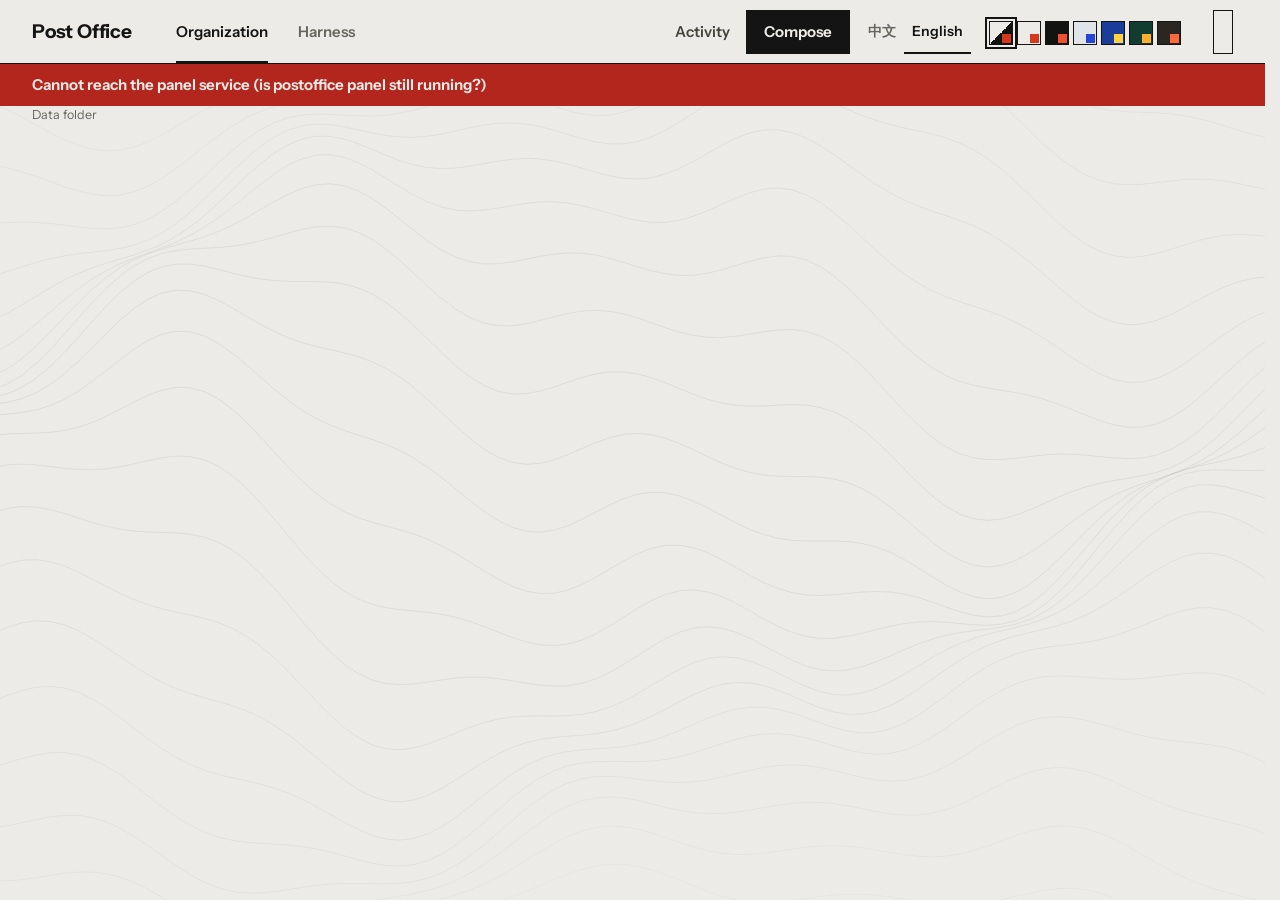
==== commit 2fda18e2: "panel: rebuild as an organization tree + harness key wall, inbox as a popup - Organization is drawn " ====
--- a/panel/index.html
+++ b/panel/index.html
@@ -2,332 +2,480 @@
 <html lang="zh-CN">
 <head>
 <meta charset="utf-8">
-<meta name="viewport" content="width=device-width, initial-scale=1">
+<meta name="viewport" content="width=device-width, initial-scale=1, viewport-fit=cover">
 <title>联络总站</title>
+<link rel="icon" href="data:image/svg+xml,%3Csvg xmlns='http://www.w3.org/2000/svg' viewBox='0 0 16 16'%3E%3Crect width='16' height='16' fill='%23141414'/%3E%3Crect x='9' y='9' width='5' height='5' fill='%23d5381a'/%3E%3C/svg%3E">
 <style>
+/* ==========================================================================
+   Post Office panel. One file, no build, no network.
+   Every colour is one of the role variables below; a theme is a set of values for the same roles,
+   so a new theme is one block and no component needs to change. The accent (--red) means exactly one thing:
+   a letter is waiting. Errors use --bad, nothing else uses either.
+   ========================================================================== */
 :root{
-  --sans:-apple-system,BlinkMacSystemFont,"Helvetica Neue",Arial,sans-serif;
+  --font:"Instrument","PingFang SC","Hiragino Sans GB","Noto Sans CJK SC","Microsoft YaHei",system-ui,-apple-system,"Segoe UI",sans-serif;
   --mono:ui-monospace,"SF Mono",Menlo,Consolas,monospace;
-  --bg:#e6e4de; --panel:#efede7; --panel2:#f6f4ee;
-  --ink:#1d1c18; --ink2:#5f5c54; --rule:#45423a; --rule2:#cfccc2;
-  --accent:#ff4d00; --accent-ink:#b23a00; --ok:#20713f; --off:#98948b; --warn:#7d5d05; --bad:#b3362b;
-  --ink-strong:#000; --overlay:rgba(29,28,24,.32);
-  --radius:2px;
-  color-scheme:light dark;
-}
-/* 外观只影响呈现：data-theme 由 <head> 引导脚本与顶栏外观控件设置，绝不改动任何路由/状态 */
-[data-theme="dark"]{
-  --bg:#14130f; --panel:#1c1a15; --panel2:#232019;
-  --ink:#ece9e0; --ink2:#a8a396; --rule:#6a6558; --rule2:#3a362d;
-  --accent:#ff6a2b; --accent-ink:#ff8a55; --ok:#4fb477; --off:#6f6a5e; --warn:#d9a441; --bad:#e07a70;
-  --ink-strong:#ffffff; --overlay:rgba(0,0,0,.6);
-  color-scheme:dark;
-}
+  /* dialog geometry is shared with the docked letter, so the two always line up */
+  --dw:min(1080px,calc(100vw - 64px));--dh:min(720px,calc(100vh - 80px));--lw:360px;--hh:72px;
+  color-scheme:light;
+}
+:root,[data-theme=paper]{
+  --paper:#ecebe7;--paper-2:#e2e1dc;--ink:#141414;--ink-2:#46453f;--ink-3:#686660;
+  --wire:#9a9891;--rule:rgba(20,20,20,.14);--line:20,20,20;--line-a:.062;
+  --red:#d5381a;--on-red:#fff;--bad:#b3261e;
+  --key-on:#141414;--on-key:#ecebe7;--on-key-2:rgba(236,235,231,.68);--scrim:rgba(20,20,20,.42)}
+[data-theme=night]{color-scheme:dark;
+  --paper:#131312;--paper-2:#1d1d1b;--ink:#edece7;--ink-2:#bdbbb4;--ink-3:#8f8d86;
+  --wire:#56554f;--rule:rgba(237,236,231,.13);--line:237,236,231;--line-a:.06;
+  --red:#f0502e;--on-red:#131312;--bad:#ff8a7a;
+  --key-on:#edece7;--on-key:#131312;--on-key-2:rgba(19,19,18,.66);--scrim:rgba(0,0,0,.6)}
+[data-theme=mist]{
+  --paper:#dfe4e8;--paper-2:#d2d9df;--ink:#0e1a26;--ink-2:#39485a;--ink-3:#566577;
+  --wire:#8c98a5;--rule:rgba(14,26,38,.14);--line:14,26,38;--line-a:.066;
+  --red:#2445d4;--on-red:#fff;--bad:#b3261e;
+  --key-on:#0e1a26;--on-key:#dfe4e8;--on-key-2:rgba(223,228,232,.68);--scrim:rgba(14,26,38,.42)}
+[data-theme=blueprint]{color-scheme:dark;
+  --paper:#1b3d9a;--paper-2:#21479f;--ink:#f3f5fc;--ink-2:#cbd5f2;--ink-3:#a3b3e2;
+  --wire:#6f88d4;--rule:rgba(243,245,252,.18);--line:243,245,252;--line-a:.085;
+  --red:#ffd23f;--on-red:#14213d;--bad:#ffb4a8;
+  --key-on:#f3f5fc;--on-key:#1b3d9a;--on-key-2:rgba(27,61,154,.72);--scrim:rgba(6,14,44,.62)}
+[data-theme=pine]{color-scheme:dark;
+  --paper:#123c30;--paper-2:#184838;--ink:#eef3ec;--ink-2:#c4d4c8;--ink-3:#97ae9f;
+  --wire:#4f7b67;--rule:rgba(238,243,236,.15);--line:238,243,236;--line-a:.07;
+  --red:#ffad2e;--on-red:#12261e;--bad:#ffb4a8;
+  --key-on:#eef3ec;--on-key:#123c30;--on-key-2:rgba(18,60,48,.72);--scrim:rgba(4,16,12,.6)}
+[data-theme=ember]{color-scheme:dark;
+  --paper:#2a2622;--paper-2:#35302b;--ink:#f1ebe3;--ink-2:#cfc5b9;--ink-3:#a2978a;
+  --wire:#6b6158;--rule:rgba(241,235,227,.14);--line:241,235,227;--line-a:.06;
+  --red:#ff6a3d;--on-red:#1c1916;--bad:#ff9a85;
+  --key-on:#f1ebe3;--on-key:#2a2622;--on-key-2:rgba(42,38,34,.7);--scrim:rgba(0,0,0,.58)}
+
 *{box-sizing:border-box;margin:0;padding:0}
-body{background:var(--bg);color:var(--ink);font-family:var(--sans);font-size:13px;line-height:1.5;-webkit-font-smoothing:antialiased;min-height:100dvh}
-button{font:inherit;color:inherit;background:none;border:none;cursor:pointer}
+html{background:var(--paper);scrollbar-gutter:stable}
+body{color:var(--ink);font:400 15px/1.45 var(--font);-webkit-font-smoothing:antialiased;
+  font-variant-numeric:tabular-nums;min-height:100vh;min-height:100dvh}
+html{transition:background .3s}
+body.has-layer{overflow:hidden}
+button{font:inherit;color:inherit;background:none;border:0;cursor:pointer;text-align:inherit}
+button[disabled]{opacity:.45;cursor:not-allowed}
+ul,ol{list-style:none}
+::selection{background:var(--ink);color:var(--paper)}
+:focus-visible{outline:2px solid var(--ink);outline-offset:2px}
+.key:focus-visible,.cta:focus-visible,.btn.primary:focus-visible{outline-color:var(--red)}
 .mono{font-family:var(--mono)}
-.dim{color:var(--ink2)}
-:focus-visible{outline:2px solid var(--accent-ink);outline-offset:2px}
-
-/* ---------- top rail ---------- */
-header.rail{display:flex;align-items:stretch;border-bottom:1px solid var(--rule);background:var(--bg);position:sticky;top:0;z-index:20;padding-top:env(safe-area-inset-top);padding-left:env(safe-area-inset-left);padding-right:env(safe-area-inset-right)}
-.rail .brand{padding:8px 20px;border-right:1px solid var(--rule)}
-.rail .brand h1{font-size:16px;letter-spacing:.16em;font-weight:800;display:block;line-height:1.15}
-.rail .brand .sub{font-family:var(--mono);font-size:10px;letter-spacing:.3em;color:var(--ink2)}
-.rail .home{display:block;font-family:var(--mono);font-size:10px;color:var(--ink2);max-width:220px;overflow:hidden;text-overflow:ellipsis;white-space:nowrap}
-nav.tabs{display:flex;align-items:stretch}
-nav.tabs button{padding:0 26px;font-family:var(--mono);font-size:11px;letter-spacing:.2em;color:var(--ink2);border-right:1px solid var(--rule2);position:relative;min-height:44px}
-nav.tabs button[aria-pressed="true"]{color:var(--ink)}
-nav.tabs button[aria-pressed="true"]::after{content:"";position:absolute;left:0;right:0;bottom:-1px;height:3px;background:var(--accent)}
-.rail .spacer{flex:1}
-.rail .aux{display:flex;align-items:center;gap:4px;padding:0 12px}
-.act{font-family:var(--mono);font-size:11px;letter-spacing:.16em;color:var(--ink2);padding:8px 10px;min-height:44px}
+.dim{color:var(--ink-2)}
+[hidden]{display:none!important}
+
+/* the flowing ground: a fixed canvas of faint contour curves behind everything */
+#ground{position:fixed;inset:0;width:100vw;height:100vh;z-index:-1;pointer-events:none}
+
+/* ---------- bar ---------- */
+.bar{display:flex;align-items:center;gap:20px;min-height:64px;padding:0 32px;padding-top:env(safe-area-inset-top);
+  padding-left:max(32px,env(safe-area-inset-left));padding-right:max(32px,env(safe-area-inset-right));
+  border-bottom:1px solid var(--ink);position:sticky;top:0;z-index:15;background:var(--paper)}
+.brand{display:flex;align-items:baseline;gap:10px;white-space:nowrap}
+.brand b{font-weight:700;font-size:19px;letter-spacing:-.01em}
+.brand span{color:var(--ink-3);font-size:13px}
+.tabs{display:flex;gap:2px;align-self:stretch}
+.tabs button{padding:0 14px;font-weight:600;color:var(--ink-3);position:relative;min-height:44px}
+.tabs button:hover{color:var(--ink)}
+.tabs button[aria-pressed=true]{color:var(--ink)}
+.tabs button[aria-pressed=true]::after{content:"";position:absolute;left:14px;right:14px;bottom:-1px;height:3px;background:var(--ink)}
+.bar .sp{flex:1}
+.aux{display:flex;align-items:center;gap:6px;flex-wrap:wrap}
+.act{font-weight:600;color:var(--ink-2);padding:0 10px;min-height:44px}
 .act:hover{color:var(--ink)}
-.compose-btn{display:inline-flex;align-items:center;gap:8px;border:1px solid var(--ink);background:var(--ink);color:var(--bg);padding:8px 16px;font-family:var(--mono);font-size:11px;letter-spacing:.14em;border-radius:var(--radius);min-height:44px}
-.compose-btn:hover{background:var(--ink-strong)}
-.compose-btn[disabled]{opacity:.45;cursor:not-allowed}
-.langs{display:inline-flex;gap:2px;margin:0 8px}
-.langs button{font-family:var(--mono);font-size:11px;padding:6px 8px;color:var(--ink2);min-height:44px}
+.compose-btn{background:var(--ink);color:var(--paper);height:44px;padding:0 18px;font-weight:650}
+.compose-btn:hover{background:var(--red);color:var(--on-red)}
+.langs{display:inline-flex;margin:0 4px}
+.langs button{padding:0 8px;min-height:44px;font-weight:600;font-size:14px;color:var(--ink-3)}
 .langs button:hover{color:var(--ink)}
-.langs button[aria-pressed="true"]{color:var(--ink);border-bottom:2px solid var(--accent)}
-.themes{display:inline-flex;gap:2px;margin:0 8px}
-.themes button{font-family:var(--mono);font-size:11px;padding:6px 8px;color:var(--ink2);min-height:44px}
-.themes button:hover{color:var(--ink)}
-.themes button[aria-pressed="true"]{color:var(--ink);border-bottom:2px solid var(--accent)}
-.op-btn{display:flex;align-items:center;gap:10px;padding:0 16px;border-left:1px solid var(--rule);min-height:44px;text-align:left}
-.op-btn:hover{background:var(--panel2)}
-.op-btn .lbl{display:flex;flex-direction:column;line-height:1.3}
-.op-btn .lbl b{font-family:var(--mono);font-size:11px;letter-spacing:.14em;font-weight:700}
-.op-btn .lbl span{font-family:var(--mono);font-size:10px;letter-spacing:.12em;color:var(--ink2)}
-.counter{font-family:var(--mono);font-size:10px;letter-spacing:.08em;border:1px solid var(--rule);padding:1px 5px;color:var(--ink);border-radius:var(--radius)}
-.counter.hot{border-color:var(--accent-ink);color:var(--accent-ink)}
-
-/* status: LED + text, never color-only */
-.dot{display:inline-block;width:7px;height:7px;border-radius:50%;background:var(--off);flex:none}
-.dot.on{background:var(--ok)} .dot.warn{background:var(--warn)}
-.st{display:inline-flex;align-items:center;gap:6px;font-family:var(--mono);font-size:11px;letter-spacing:.12em;color:var(--ink2)}
-.st.on{color:var(--ok)} .st.off{color:var(--ink2)} .st.warn{color:var(--warn)}
-.chip{font-family:var(--mono);font-size:11px;letter-spacing:.12em;border:1px solid var(--rule2);color:var(--ink2);padding:1px 6px;border-radius:var(--radius)}
+.langs button[aria-pressed=true]{color:var(--ink);box-shadow:inset 0 -2px var(--ink)}
+.themes{display:inline-flex;gap:2px;margin:0 6px}
+.themes button{width:26px;min-height:44px;position:relative;font-size:0;color:transparent}
+.themes button::before{content:"";position:absolute;left:2px;top:50%;width:22px;height:22px;margin-top:-11px;
+  border:1px solid var(--ink);background:var(--sw-bg,var(--paper))}
+.themes button::after{content:"";position:absolute;right:2px;bottom:calc(50% - 11px);width:9px;height:9px;background:var(--sw-a,var(--ink))}
+.themes button[aria-pressed=true]::before{outline:2px solid var(--ink);outline-offset:2px}
+.themes [data-theme-choice=system]{--sw-bg:linear-gradient(135deg,#ecebe7 50%,#131312 50%);--sw-a:#d5381a}
+.themes [data-theme-choice=paper]{--sw-bg:#ecebe7;--sw-a:#d5381a}
+.themes [data-theme-choice=night]{--sw-bg:#131312;--sw-a:#f0502e}
+.themes [data-theme-choice=mist]{--sw-bg:#dfe4e8;--sw-a:#2445d4}
+.themes [data-theme-choice=blueprint]{--sw-bg:#1b3d9a;--sw-a:#ffd23f}
+.themes [data-theme-choice=pine]{--sw-bg:#123c30;--sw-a:#ffad2e}
+.themes [data-theme-choice=ember]{--sw-bg:#2a2622;--sw-a:#ff6a3d}
+.op-btn{display:flex;align-items:center;gap:10px;height:44px;padding:0 6px 0 12px;border:1px solid var(--ink);font-weight:650;margin-left:6px}
+.op-btn:hover{background:var(--paper-2)}
+.op-btn .lbl{display:flex;flex-direction:column;line-height:1.15;text-align:left}
+.op-btn .lbl b{font-weight:650;font-size:14px}
+.op-btn .lbl span{font-size:11.5px;color:var(--ink-3);font-weight:500}
+.op-btn .lamp{background:var(--ink)}
+.op-btn .lamp.off{background:var(--paper);border:1.5px solid var(--ink-3)}
+
+.mail{display:inline-grid;place-items:center;min-width:24px;height:24px;padding:0 6px;background:var(--red);color:var(--on-red);
+  font-weight:700;font-size:13px;line-height:1;flex:none}
+.counter{display:inline-grid;place-items:center;min-width:22px;height:22px;padding:0 6px;border:1px solid var(--ink);font-weight:700;font-size:12px}
+
+/* status: lamp + word, never colour alone */
+.lamp{width:11px;height:11px;background:var(--ink);display:block;position:relative;flex:none}
+.lamp.human{border-radius:50%}
+[data-st=offline]>.lamp,[data-st=offline] .lamp{background:var(--paper);border:1.5px solid var(--ink-3)}
+[data-st=idle]>.lamp,[data-st=idle] .lamp{background:var(--ink-3)}
+[data-st=working]>.lamp,[data-st=working] .lamp{animation:blink 2.6s ease-in-out infinite}
+@keyframes blink{50%{opacity:.25}}
+.chip{font-size:12.5px;font-weight:600;border:1px solid var(--rule);color:var(--ink-2);padding:1px 7px}
 .chip.bad{border-color:var(--bad);color:var(--bad)}
-.chip.mid{border-color:var(--warn);color:var(--warn)}
-
-main{max-width:1280px;margin:0 auto;padding:18px 26px calc(120px + env(safe-area-inset-bottom))}
-.hint{font-family:var(--mono);font-size:11px;color:var(--ink2);letter-spacing:.04em;margin-bottom:10px}
-.err{color:var(--bad);font-family:var(--mono);font-size:11px;min-height:1em;margin-bottom:6px}
-.note{font-family:var(--mono);font-size:11px;color:var(--accent-ink);min-height:1em;margin-bottom:6px}
-.crumb{font-family:var(--mono);font-size:11px;letter-spacing:.24em;color:var(--ink2);display:flex;justify-content:space-between;margin-bottom:14px}
-
-/* ---------- TX-6 micrographics ---------- */
-.chno{font-family:var(--mono);font-size:10px;letter-spacing:.18em;color:var(--ink2)}
-.tick{display:inline-block;width:14px;height:5px;border-bottom:1px solid var(--rule2);border-left:1px solid var(--rule2);margin:0 4px 1px 0}
-.sigbars{display:inline-flex;gap:2px;align-items:flex-end;height:8px}
-.sigbars i{width:2px;background:var(--rule2)} .sigbars i:nth-child(1){height:3px}.sigbars i:nth-child(2){height:5px}.sigbars i:nth-child(3){height:8px}
-.sigbars.on i{background:var(--ok)}
-
-/* ---------- Operator Strip ---------- */
-.opstrip{display:flex;align-items:center;gap:18px;width:100%;text-align:left;border:0;border-bottom:2px solid var(--rule);padding:14px 6px 12px;min-height:44px}
-.opstrip:hover{background:var(--panel2)}
-.opstrip .nm{font-size:38px;font-weight:800;letter-spacing:-.01em;line-height:1}
-.opstrip .sub{display:flex;flex-direction:column;gap:3px}
-.opstrip .sub .k{font-family:var(--mono);font-size:11px;letter-spacing:.26em;color:var(--ink2)}
-.opstrip .inbox{margin-left:auto;display:flex;align-items:center;gap:12px;font-family:var(--mono);font-size:11px;letter-spacing:.18em;color:var(--ink2)}
-.opstrip .inbox .counter{font-size:11px;padding:2px 7px}
-.opstrip .inbox .arrow{font-size:16px;color:var(--ink);transition:transform .15s ease}
-.opstrip:hover .arrow{transform:translateX(4px)}
-
-/* thin hierarchy connectors */
-.vjoin{position:relative;height:22px}
-.vjoin::before{content:"";position:absolute;left:50%;top:0;width:1px;height:100%;background:var(--rule2)}
-.vjoin.wide::before{left:25%;right:25%;width:auto;height:1px;top:0}
-.vjoin.wide::after{content:"";position:absolute;left:50%;top:0;width:1px;height:100%;background:var(--rule2)}
-
-/* ---------- mailbox node ---------- */
-.node{display:flex;align-items:flex-start;justify-content:space-between;gap:12px;border:0;border-top:1px solid var(--rule);padding:8px 2px 7px;min-height:44px;text-align:left;width:100%}
-.node:hover{background:var(--panel2)}
-.node .l1{display:flex;align-items:baseline;gap:10px}
-.node .nm{font-weight:700;font-size:14px}
-.node .idchip{font-family:var(--mono);font-size:9px;color:var(--ink2)}
-.node .l2{display:flex;align-items:center;gap:10px;margin-top:3px;flex-wrap:wrap}
-.node.dead .nm{color:var(--ink2)}
-
-/* ---------- ORG layout ---------- */
-.t1row{display:flex;align-items:center;gap:16px;padding:2px 6px;margin:4px 0 8px}
-.t1row .k{font-family:var(--mono);font-size:11px;letter-spacing:.24em;color:var(--ink2)}
-.t1row .t1node{max-width:300px;min-width:230px}
-.t1row .hair{flex:1;border-top:1px solid var(--rule2)}
-.cols{display:grid;grid-template-columns:repeat(3,1fr);gap:0 34px;margin-top:6px}
-.dept{border-left:1px solid var(--rule2);padding:14px 0 8px 20px;min-height:200px}
-.dept:first-child{border-left:none;padding-left:0}
-.dept .no{font-size:52px;font-weight:800;line-height:.9;letter-spacing:-.03em}
-.dept .dn{display:flex;align-items:baseline;justify-content:space-between;margin:6px 0 4px}
-.dept .dn b{font-family:var(--mono);font-size:11px;letter-spacing:.26em;font-weight:700}
-.peers{display:flex;flex-direction:column;margin-top:8px}
-.kids{display:flex;gap:0 18px}
-.kid{flex:1;position:relative}
-.kid::before{content:"";position:absolute;top:0;left:0;width:1px;height:22px;background:var(--rule2)}
-.kid.single::before{left:50%}
-.split{position:relative;height:1px;background:var(--rule2)}
-.split.s2{margin-left:25%;margin-right:25%}
-.orgnote{border:1px solid var(--rule2);background:var(--panel);border-radius:var(--radius);padding:14px 16px;font-family:var(--mono);font-size:11px;color:var(--ink2);margin-bottom:16px}
-.flatgrid{display:grid;grid-template-columns:repeat(auto-fill,minmax(230px,1fr));gap:10px 26px}
-
-/* ---------- HARNESS ---------- */
-.rackhead{display:flex;align-items:baseline;gap:14px;flex-wrap:wrap;padding:12px 0 6px}
-.rackhead b{font-family:var(--mono);font-size:12px;letter-spacing:.24em}
-.rackhead .gctl{margin-left:auto;display:flex;gap:8px;align-items:center}
-.rackhead .hint2{font-family:var(--mono);font-size:11px;color:var(--ink2)}
-.gbtn{font-family:var(--mono);font-size:11px;letter-spacing:.14em;border:1px solid var(--rule);padding:4px 12px;border-radius:var(--radius);min-height:44px}
-.gbtn:hover{background:var(--ink);color:var(--bg)}
-table.hk{width:100%;border-collapse:collapse;border-top:2px solid var(--rule);margin-bottom:8px}
-table.hk th{font-family:var(--mono);font-size:11px;letter-spacing:.2em;color:var(--ink2);text-align:left;font-weight:400;padding:6px 10px;border-bottom:1px solid var(--rule)}
-table.hk td{padding:6px 10px;border-bottom:1px solid var(--rule2)}
-table.hk td:first-child{width:34px;color:var(--ink2);font-family:var(--mono);font-size:11px}
-.chname{display:flex;align-items:center;gap:10px}
-.chname .id{font-family:var(--mono);font-size:10px;color:var(--ink2)}
-.onoff{font-family:var(--mono);font-size:11px;letter-spacing:.14em;border:1px solid var(--rule2);color:var(--ink2);padding:4px 12px;border-radius:var(--radius);min-width:64px;min-height:44px}
-.onoff:hover{border-color:var(--ink);color:var(--ink)}
-
-/* ---------- inspector ---------- */
-.inspector{position:fixed;top:0;right:0;bottom:0;width:370px;background:var(--panel);border-left:1px solid var(--rule);z-index:40;overflow:auto;padding:16px 18px 40px}
-/* 工作台是常驻右轨：org 视图在宽视口让出 370px，别让导航和第 03 栏压在它下面 */
-@media (min-width:901px){body.with-ins{padding-right:370px}}
-.inspector .k{font-family:var(--mono);font-size:11px;letter-spacing:.22em;color:var(--ink2)}
-.inspector h3{font-size:24px;font-weight:800;margin:2px 0 2px}
-.inspector .sec{font-family:var(--mono);font-size:11px;letter-spacing:.22em;color:var(--ink2);border-bottom:1px solid var(--rule);padding-bottom:4px;margin:18px 0 4px;display:flex;justify-content:space-between}
-.pl{display:flex;align-items:flex-start;gap:10px;width:100%;text-align:left;border:0;border-bottom:1px solid var(--rule2);padding:9px 2px;min-height:44px}
-.pl:hover{background:var(--panel2)}
-.pl .who{font-weight:700;width:88px;flex:none;overflow:hidden;text-overflow:ellipsis;white-space:nowrap}
-.pl .meta{flex:1;min-width:0}
-.pl .sj{font-size:12px;font-weight:600}
-.pl .nd{font-family:var(--mono);font-size:11px;letter-spacing:.1em;color:var(--ink2);margin-top:2px}
-.pl .tm{font-family:var(--mono);font-size:11px;color:var(--ink2);flex:none}
-.inspector .kv{display:grid;grid-template-columns:92px 1fr;gap:5px 10px;font-size:12px;margin-top:6px}
-.inspector .kv .k{padding-top:2px}
-.acts{display:flex;gap:8px;flex-wrap:wrap;margin-top:14px}
-.btn{border:1px solid var(--ink);padding:8px 12px;font-family:var(--mono);font-size:11px;letter-spacing:.12em;border-radius:var(--radius);background:var(--panel2);min-height:44px}
-.btn.primary{background:var(--ink);color:var(--bg)}
-.btn.primary:hover{background:#000}
-.btn.accent{background:var(--accent-ink);border-color:var(--accent-ink);color:#fff}
-.btn.ghost{border-color:var(--rule2);color:var(--ink2)}
-.btn.ghost:hover{border-color:var(--ink);color:var(--ink)}
-.btn[disabled]{opacity:.45;cursor:not-allowed}
-.metaline{font-family:var(--mono);font-size:11px;color:var(--ink2);letter-spacing:.08em;margin-top:6px}
-
-/* ---------- letter overlay ---------- */
-.sheet-bg{position:fixed;inset:0;background:rgba(29,28,24,.28);z-index:30;display:none}
+.chip.mid{border-color:var(--ink-3);color:var(--ink)}
+.st{display:inline-flex;align-items:center;gap:7px;font-weight:600;font-size:13px;color:var(--ink-2)}
+.dot{display:inline-block;width:9px;height:9px;border-radius:50%;background:var(--paper);border:1.5px solid var(--ink-3);flex:none}
+.dot.on{background:var(--ink);border-color:var(--ink)}
+.act-badge{font-size:13px;font-weight:600;color:var(--ink-3)}
+.act-badge[data-activity=working],.act-badge[data-activity=human]{color:var(--ink)}
+
+main{max-width:1480px;margin:0 auto}
+.err{font-weight:650;min-height:0}
+.err:not(:empty){background:var(--bad);color:var(--paper);padding:10px 32px}
+.toasts{position:fixed;left:50%;bottom:max(20px,env(safe-area-inset-bottom));transform:translateX(-50%);z-index:90;
+  display:flex;flex-direction:column;align-items:center;gap:6px;pointer-events:none;width:max-content;max-width:calc(100vw - 32px)}
+.note{background:var(--ink);color:var(--paper);padding:10px 16px;font-weight:600;font-size:14px;max-width:100%;overflow-wrap:anywhere}
+.note:empty{display:none}
+.note.fade{animation:fade 7s ease forwards}
+@keyframes fade{0%,82%{opacity:1}100%{opacity:0;visibility:hidden}}
+.foot{padding:0 32px calc(28px + env(safe-area-inset-bottom));color:var(--ink-3);font-size:12.5px;overflow-wrap:anywhere}
+.hintp{color:var(--ink-3);font-size:13px;padding:8px 2px}
+
+/* ---------- organization ---------- */
+.org{padding:36px 32px 64px;padding-left:max(32px,env(safe-area-inset-left));padding-right:max(32px,env(safe-area-inset-right))}
+.canvas{position:relative}
+.wires{position:absolute;inset:0;width:100%;height:100%;overflow:visible;pointer-events:none}
+.wires path{fill:none;stroke:var(--wire);stroke-width:1.5}
+.wires path.off{stroke-dasharray:3 5}
+.wires path.hl{stroke:var(--ink);stroke-width:2.25}
+.wires path.route{stroke:var(--red);stroke-width:2;opacity:0;transition:opacity .5s}
+.wires path.route.on{opacity:.9}
+.orgnote{border:1px solid var(--rule);background:var(--paper-2);padding:14px 16px;color:var(--ink-2);margin-bottom:20px;font-size:13.5px}
+
+.root{position:relative;display:grid;grid-template-columns:auto minmax(0,1fr) auto auto;align-items:end;gap:20px 44px;padding-left:30px;margin-bottom:60px}
+.root>.lamp{position:absolute;left:0;top:28px}
+.root h1{font-weight:700;font-size:68px;line-height:.92;letter-spacing:-.035em;overflow-wrap:anywhere}
+.root .who{grid-column:1/3}
+.root .who p{margin-top:10px;color:var(--ink-2);font-weight:500}
+.root .who p b{color:var(--ink);font-weight:650}
+.stats{display:flex;gap:32px;padding-bottom:4px}
+.stat b{display:block;font-weight:700;font-size:34px;line-height:1;letter-spacing:-.02em;font-stretch:85%}
+.stat b small{font-size:.5em;color:var(--ink-3);font-weight:700}
+.stat span{display:block;margin-top:6px;font-size:13px;color:var(--ink-3);font-weight:500}
+.cta{display:flex;align-items:center;gap:14px;background:var(--red);color:var(--on-red);padding:12px 20px 12px 14px;min-height:64px;text-align:left}
+.cta b{font-weight:700;font-size:40px;line-height:1;font-stretch:85%;letter-spacing:-.02em}
+.cta span{font-weight:650;line-height:1.2;font-size:14px}
+.cta:hover{background:var(--ink);color:var(--paper)}
+.cta.zero{background:transparent;color:var(--ink);border:1px solid var(--ink)}
+.cta.zero:hover{background:var(--ink);color:var(--paper)}
+
+.cols{display:grid;grid-template-columns:repeat(auto-fill,minmax(290px,1fr));gap:56px 40px}
+.col{position:relative;min-width:0}
+.head{position:relative;padding-left:24px;margin-bottom:14px}
+.head .mk{position:absolute;left:0;top:14px;width:11px;height:11px;background:var(--ink)}
+.head .num{display:block;font-weight:700;font-size:76px;line-height:.8;letter-spacing:-.04em;font-stretch:75%}
+.head h2{font-weight:700;font-size:22px;letter-spacing:-.015em;margin-top:12px;line-height:1.15;overflow-wrap:anywhere}
+.head p{color:var(--ink-3);font-size:13px;font-weight:500;margin-top:3px}
+
+.tree{margin-left:24px}
+.tree .tree{margin-left:24px}
+.item{position:relative;display:grid;grid-template-columns:minmax(0,1fr) auto;align-items:center;column-gap:12px;
+  padding:9px 8px 9px 22px;min-height:56px;margin-right:-8px;width:calc(100% + 8px);text-align:left}
+.item>.lamp{position:absolute;left:0;top:50%;margin-top:-5.5px}
+.item .tx{min-width:0;display:block}
+.item .l1{display:flex;align-items:baseline;gap:9px;min-width:0}
+.item .nm{font-weight:650;font-size:17px;letter-spacing:-.01em;white-space:nowrap;overflow:hidden;text-overflow:ellipsis}
+.item .id{color:var(--ink-3);font-size:13px;font-weight:500;white-space:nowrap;overflow:hidden;text-overflow:ellipsis}
+.item .l2{display:flex;gap:12px;font-size:13px;color:var(--ink-3);font-weight:500;margin-top:2px;flex-wrap:wrap}
+.item.dead{color:var(--ink-3)}
+.item.dead .nm{color:var(--ink-2)}
+.item.seat{cursor:pointer}
+.item.seat:hover,.item.seat.hov{background:var(--paper-2)}
+.item.team{min-height:40px;padding-top:12px;padding-bottom:4px}
+.item.team .nm{font-size:14px;font-weight:700}
+.item.team>.lamp{background:transparent;border:1.5px solid var(--ink);transform:rotate(45deg) scale(.82)}
+.outside{margin-top:48px;padding-top:14px;border-top:1px solid var(--rule);color:var(--ink-3);font-size:13px;font-weight:500}
+.outside .row{display:flex;flex-wrap:wrap;gap:4px 28px;margin-top:6px}
+.outside .item{width:auto;min-width:220px;margin-right:0}
+
+.env{position:absolute;left:0;top:0;width:15px;height:11px;margin:-5.5px 0 0 -7.5px;pointer-events:none;opacity:0;z-index:3}
+.env svg{display:block}
+.bump{animation:bump .5s cubic-bezier(.3,1.6,.5,1)}
+@keyframes bump{40%{transform:scale(1.28)}}
+
+/* ---------- harness ---------- */
+.har{padding:40px 32px 72px;padding-left:max(32px,env(safe-area-inset-left));padding-right:max(32px,env(safe-area-inset-right))}
+.har-top{display:grid;grid-template-columns:auto minmax(0,1fr) auto;gap:20px 40px;align-items:end;margin-bottom:34px}
+.har-top h1{font-weight:700;font-size:68px;line-height:.92;letter-spacing:-.035em}
+.har-top p{color:var(--ink-2);max-width:560px;font-weight:500;padding-bottom:6px}
+.groups{display:flex;flex-wrap:wrap;gap:10px;margin-bottom:40px;align-items:stretch}
+#h-groups{font-weight:600;color:var(--ink-3);font-size:13px;margin:0 0 10px}
+.gchip{display:grid;grid-template-columns:auto minmax(0,1fr);gap:2px 14px;align-items:center;padding:8px 8px 8px 14px;border:1px solid var(--ink);
+  min-width:260px;max-width:420px}
+.gchip .gn{font-weight:700}
+.gchip small{font-size:13px;color:var(--ink-3);font-weight:500}
+.gchip .gb{grid-column:1/-1;display:flex;gap:6px;margin-top:6px}
+.gchip .gm{grid-column:1/-1;font-size:12.5px;color:var(--ink-3);font-weight:500;overflow:hidden;display:-webkit-box;-webkit-line-clamp:2;-webkit-box-orient:vertical;overflow-wrap:anywhere}
+.gchip:hover,.gchip.hov{background:var(--paper-2)}
+.gbtn{height:44px;padding:0 14px;border:1px solid var(--ink);font-weight:650;font-size:14px}
+.gbtn:hover{background:var(--ink);color:var(--paper)}
+.app{margin-top:38px}
+.app>header{display:flex;align-items:baseline;flex-wrap:wrap;gap:6px 16px;border-top:1px solid var(--ink);padding-top:12px;margin-bottom:16px}
+.app h2{font-weight:700;font-size:28px;letter-spacing:-.02em}
+.app header p{color:var(--ink-3);font-weight:500;font-size:14px}
+.app header .acts{margin-left:auto;display:flex;gap:8px;align-items:center;flex-wrap:wrap}
+.app header .acts .hint2{color:var(--ink-3);font-size:13px}
+.keys{display:grid;grid-template-columns:repeat(auto-fill,minmax(176px,1fr));gap:10px}
+.tg{width:44px;height:24px;position:relative;border:1.5px solid currentColor;flex:none;display:inline-block}
+.tg::after{content:"";position:absolute;top:2.5px;left:2.5px;width:16px;height:16px;background:currentColor;transition:transform .16s}
+.tg.on::after{transform:translateX(20px)}
+.key{position:relative;display:grid;grid-template-rows:auto 1fr auto;text-align:left;height:150px;padding:14px 14px 12px;
+  background:var(--key-on);color:var(--on-key);transition:transform .12s;min-height:44px}
+.key:active{transform:translateY(1px)}
+.key .kt{display:flex;align-items:center;gap:9px;font-size:13px;font-weight:600;color:var(--on-key-2)}
+.key .kt .lamp{background:var(--on-key)}
+.key .kt .act-badge,.key .kt .act-badge[data-activity]{color:var(--on-key-2)}
+.key[data-st=idle] .kt .lamp{background:var(--on-key-2)}
+.key .kn{align-self:end;font-weight:700;font-size:21px;letter-spacing:-.015em;line-height:1.1;overflow:hidden;text-overflow:ellipsis;white-space:nowrap}
+.key .kl{display:block;font-size:13px;font-weight:500;color:var(--on-key-2);margin-top:2px;overflow:hidden;text-overflow:ellipsis}
+.key .kb{display:flex;align-items:center;justify-content:space-between;margin-top:12px}
+.key .ks{display:flex;align-items:center;gap:8px;font-weight:700;font-size:13px}
+.key .tg{width:34px;height:20px}
+.key .tg::after{width:12px;height:12px}
+.key .tg.on::after{transform:translateX(14px)}
+.key:hover{outline:3px solid var(--red);outline-offset:-3px}
+.key.off{background:transparent;color:var(--ink-3);border:1.5px dashed var(--ink-3);padding:12.5px 12.5px 10.5px}
+.key.off .kt,.key.off .kl{color:var(--ink-3)}
+.key.off .kt .lamp{background:var(--paper);border:1.5px solid var(--ink-3)}
+.key.off .kn{color:var(--ink-2)}
+.key.off:hover{border-style:solid;border-color:var(--ink);outline:0}
+.keys.dim .key:not(.mem){opacity:.28}
+.keys.dim .key.mem{outline:3px solid var(--red);outline-offset:3px}
+.note2{margin-top:44px;color:var(--ink-3);font-size:13px;max-width:760px}
+
+/* ---------- dialogs: inbox/workbench, letter, compose, activity ----------
+   Every layer is head + scrolling body + foot, so Close and the actions never scroll away. */
+.sb{overflow:auto;-webkit-overflow-scrolling:touch}
+.inspector{position:fixed;inset:0;z-index:20}
+.ins-scrim{position:absolute;inset:0;background:var(--scrim)}
+.dlg{position:absolute;inset:0;margin:auto;width:var(--dw);height:var(--dh);background:var(--paper);border:1px solid var(--ink);
+  display:grid;grid-template-rows:var(--hh) minmax(0,1fr) auto}
+.dh{display:flex;align-items:center;gap:16px;padding:0 16px 0 28px;border-bottom:1px solid var(--ink);min-width:0}
+.dh h2{font-weight:700;font-size:30px;letter-spacing:-.025em;white-space:nowrap;overflow:hidden;text-overflow:ellipsis;min-width:0}
+.seg{display:flex;margin-left:12px;border:1px solid var(--ink);flex:none}
+.seg button{height:36px;padding:0 14px;font-weight:600;font-size:14px;min-height:36px;position:relative}
+.seg button[aria-pressed=true]{background:var(--ink);color:var(--paper)}
+.close-x{margin-left:auto;height:44px;min-width:44px;padding:0 14px;border:1px solid var(--ink);font-weight:650;flex:none}
+.close-x:hover{background:var(--ink);color:var(--paper)}
+.dbody{display:grid;grid-template-columns:var(--lw) minmax(0,1fr);min-height:0}
+.list{border-right:1px solid var(--rule);min-height:0}
+.pl{display:grid;grid-template-columns:minmax(0,1fr) auto;gap:2px 12px;padding:16px 20px 16px 28px;border-bottom:1px solid var(--rule);
+  width:100%;position:relative;text-align:left;min-height:44px}
+.pl:hover{background:var(--paper-2)}
+.pl .who{font-weight:700;overflow:hidden;text-overflow:ellipsis;white-space:nowrap}
+.pl .tm{color:var(--ink-3);font-size:13px}
+.pl .meta{grid-column:1/-1;min-width:0}
+.pl .sj{display:block;color:var(--ink-2);font-size:14px;overflow:hidden;text-overflow:ellipsis;white-space:nowrap}
+.pl .nd{display:block;margin-top:4px}
+.pl[aria-selected=true]{background:var(--paper-2)}
+.pl[aria-selected=true]::before{content:"";position:absolute;left:0;top:0;bottom:0;width:4px;background:var(--red)}
+.pane{padding:26px 36px 32px;min-height:0}
+.pane .k{color:var(--ink-3);font-size:13px;font-weight:600}
+.pane h3{font-weight:700;font-size:30px;line-height:1.1;letter-spacing:-.02em;margin:4px 0 8px;overflow-wrap:anywhere}
+.pane .sec{display:flex;justify-content:space-between;gap:12px;border-top:1px solid var(--ink);padding-top:8px;margin:26px 0 8px;font-weight:700;font-size:14px}
+.pane .kv,.sb .kv{display:grid;grid-template-columns:96px minmax(0,1fr);gap:6px 14px;font-size:14px}
+.pane .kv .k{padding-top:1px}
+.pane .kv .mono{font-size:12.5px;overflow-wrap:anywhere}
+.pane .metaline{color:var(--ink-2);font-size:13.5px;margin-top:4px}
+.pane .fine{color:var(--ink-3);font-size:13.5px;max-width:52ch;margin-top:12px}
+.idbox{display:grid;gap:3px}
+.idrow{font-size:14px;overflow-wrap:anywhere}
+.idrow.muted{color:var(--ink-2)}
+.idrow.warn{color:var(--bad);font-weight:600}
+.idrow .mono{font-size:12.5px}
+.df{display:flex;align-items:center;gap:8px;flex-wrap:wrap;padding:12px 16px 12px 20px;border-top:1px solid var(--ink)}
+.df .btn,.df .toggle,.df .clear{padding:0 14px}
+.cerr{color:var(--bad);font-weight:600;min-height:0;margin:4px 0;overflow-wrap:anywhere}
+.cerr:empty{display:none}
+
+.btn{height:44px;padding:0 18px;border:1px solid var(--ink);font-weight:650;background:transparent}
+.btn:hover{background:var(--ink);color:var(--paper)}
+.btn.primary,.btn.accent{background:var(--ink);color:var(--paper)}
+.btn.primary:hover,.btn.accent:hover{background:var(--red);border-color:var(--red);color:var(--on-red)}
+.btn.ghost{border-color:var(--rule);color:var(--ink-2)}
+.btn.ghost:hover{border-color:var(--ink);background:transparent;color:var(--ink)}
+/* switch / archive-all must be visible and reachable (≥44px) */
+.toggle:not(.key),.clear{border:1px solid var(--ink);color:var(--ink);font-weight:650;min-height:44px;padding:0 16px;cursor:pointer}
+.toggle:not(.key):hover,.clear:hover{background:var(--ink);color:var(--paper)}
+
+/* the letter: a centred dialog; when the workbench is open on a wide screen it docks over its reading pane */
+.sheet-bg{position:fixed;inset:0;background:var(--scrim);z-index:30;display:none}
 .sheet-bg.open{display:block}
-.letter{position:fixed;top:0;right:0;bottom:0;width:400px;max-width:100vw;background:var(--panel);border-left:1px solid var(--rule);z-index:41;overflow:auto;padding:16px 18px 40px;transform:translateX(103%);transition:transform .16s ease}
+.letter{position:fixed;inset:0;margin:auto;width:min(680px,calc(100vw - 48px));height:min(720px,calc(100vh - 80px));z-index:31;
+  background:var(--paper);border:1px solid var(--ink);display:grid;grid-template-rows:auto minmax(0,1fr) auto}
 .letter[hidden]{display:none}
-.letter.open{transform:none}
-.corr{font-family:var(--mono);font-size:11px;letter-spacing:.22em;color:var(--ink2);display:flex;justify-content:space-between;border-bottom:1px solid var(--rule);padding-bottom:6px}
-.corr h2{font-size:11px;letter-spacing:.22em;color:var(--ink)}
-.letter .kv{display:grid;grid-template-columns:92px 1fr;gap:6px 10px;font-size:12px;margin-top:12px}
-.letter .kv .k{font-family:var(--mono);font-size:11px;letter-spacing:.22em;color:var(--ink2);padding-top:2px}
-.letter .body{white-space:pre-wrap;border:1px solid var(--rule2);background:var(--panel2);border-radius:var(--radius);padding:10px;font-size:12px;margin:10px 0;overflow-wrap:anywhere}
-.letter .acts{flex-direction:column;align-items:stretch;gap:8px}
-.letter .fine{font-family:var(--mono);font-size:11px;color:var(--ink2);margin-top:10px;line-height:1.7}
-
-/* ---------- activity drawer ---------- */
-.drawer{position:fixed;top:0;left:0;bottom:0;width:430px;max-width:92vw;background:var(--panel);border-right:1px solid var(--rule);z-index:40;transform:translateX(-103%);visibility:hidden;transition:transform .16s ease,visibility 0s linear .16s;overflow:auto;padding:16px 18px 40px}
+.letter.docked{inset:auto;margin:0;left:calc(50% - var(--dw)/2 + var(--lw) + 1px);top:calc(50% - var(--dh)/2 + var(--hh) + 1px);
+  width:calc(var(--dw) - var(--lw) - 2px);height:calc(var(--dh) - var(--hh) - 2px);border:0}
+.letter .card{display:contents}
+.letter .sh{display:flex;align-items:flex-start;gap:16px;padding:20px 16px 16px 36px;border-bottom:1px solid var(--rule)}
+.letter .sh .tool{color:var(--ink-3);font-size:13px;font-weight:600;display:block}
+.letter .sh h2{font-weight:700;font-size:24px;line-height:1.15;letter-spacing:-.02em;overflow-wrap:anywhere;margin-top:2px}
+.letter .sh>div{min-width:0;flex:1}
+.letter .sb{padding:22px 36px 28px}
+.letter .kv{display:grid;grid-template-columns:96px minmax(0,1fr);gap:6px 14px;font-size:14px;margin-bottom:18px}
+.letter .kv .k{color:var(--ink-3);font-weight:600}
+.letter .body{white-space:pre-wrap;max-width:64ch;font-size:16px;line-height:1.65;overflow-wrap:anywhere}
+.letter .fine{color:var(--ink-3);font-size:13.5px;margin-top:20px;max-width:52ch}
+.letter .sf{display:flex;align-items:center;justify-content:flex-end;gap:10px;flex-wrap:wrap;padding:12px 16px 12px 28px;border-top:1px solid var(--ink)}
+.letter .sf{padding-bottom:max(12px,env(safe-area-inset-bottom))}
+
+/* activity drawer */
+.scrim{position:fixed;inset:0;background:var(--scrim);z-index:39;display:none}
+.scrim.open{display:block}
+.drawer{position:fixed;top:0;left:0;bottom:0;width:430px;max-width:92vw;background:var(--paper);border-right:1px solid var(--ink);z-index:40;
+  transform:translateX(-103%);visibility:hidden;transition:transform .16s ease,visibility 0s linear .16s;display:grid;grid-template-rows:auto minmax(0,1fr)}
 .drawer.open{transform:none;visibility:visible;transition:transform .16s ease}
-.drawer h2{font-family:var(--mono);font-size:11px;letter-spacing:.22em;color:var(--ink2);border-bottom:1px solid var(--rule);padding-bottom:4px;margin:18px 0 6px;font-weight:400}
-.drawer .row{display:flex;gap:10px;align-items:baseline;padding:6px 0;border-bottom:1px dashed var(--rule2);font-size:12px;overflow-wrap:anywhere}
-.drawer .row .t{font-family:var(--mono);font-size:11px;color:var(--ink2);flex:none}
-.drawer .log div{padding:4px 0;border-bottom:1px dashed var(--rule2);font-family:var(--mono);font-size:11px}
-.drawer .log span{color:var(--ink2);margin-right:8px}
-.meter{display:inline-block;width:90px;height:4px;border:1px solid var(--rule2);border-radius:var(--radius);vertical-align:middle}
-.state{font-family:var(--mono);font-size:11px;color:var(--ink2);margin-top:2px}
-.meter i{display:block;height:100%;background:var(--ok)}
-
-/* ---------- groups (configured) ---------- */
-#groups .box,#broadcasts .box{border-top:1px solid var(--rule);padding:9px 2px}
-#groups .gname,#broadcasts .name{font-weight:700;font-size:14px}
-#groups .gname small,#broadcasts .name small{font-family:var(--mono);font-size:11px;color:var(--ink2);margin-left:10px;letter-spacing:.08em}
-#groups .gall{display:flex;gap:8px;margin:6px 0}
-#groups .meta,#broadcasts .meta{font-family:var(--mono);font-size:11px;color:var(--ink2);display:flex;gap:6px;flex-wrap:wrap;align-items:center;margin-top:4px}
-#aliases .box{border-top:1px solid var(--rule);padding:9px 2px}
-#aliases .gname{font-weight:700;font-size:14px}
-#aliases .gname small{font-family:var(--mono);font-size:11px;color:var(--ink2);margin-left:10px}
-#aliases .meta{font-family:var(--mono);font-size:11px;color:var(--ink2);display:flex;gap:6px;flex-wrap:wrap;margin-top:4px}
-#aliases .settle{font-family:var(--mono);font-size:11px;color:var(--warn);margin-top:4px}
-.hintp{font-family:var(--mono);font-size:11px;color:var(--ink2);padding:8px 2px}
-
-/* ---------- compose modal ---------- */
-.modal{position:fixed;inset:0;display:flex;align-items:center;justify-content:center;z-index:50;background:var(--overlay)}
+.drawer .dh{height:var(--hh);padding:0 16px 0 24px}
+.drawer .dh h2{font-size:22px;margin:0}
+.drawer .sb{padding:6px 24px 40px}
+.drawer h3{font-weight:700;font-size:14px;border-top:1px solid var(--ink);padding-top:8px;margin:26px 0 8px}
+.drawer .row,.drawer .log div{padding:6px 0;border-bottom:1px solid var(--rule);font-size:13.5px;overflow-wrap:anywhere}
+.drawer .log span{color:var(--ink-3);margin-right:8px}
+.drawer .box{border-bottom:1px solid var(--rule);padding:10px 0}
+.drawer .gname,.drawer .name{font-weight:700}
+.drawer .gname small,.drawer .name small{color:var(--ink-3);font-weight:500;margin-left:10px;font-size:13px}
+.drawer .meta{display:flex;gap:6px;flex-wrap:wrap;align-items:center;margin-top:6px;color:var(--ink-3);font-size:13px}
+.drawer .settle{color:var(--ink);font-weight:600;font-size:13px;margin-top:4px}
+.drawer .state{color:var(--ink-3);font-size:13px}
+.meter{display:inline-block;width:90px;height:6px;border:1px solid var(--ink);vertical-align:middle}
+.meter i{display:block;height:100%;background:var(--ink)}
+
+/* compose */
+.modal{position:fixed;inset:0;display:flex;align-items:center;justify-content:center;z-index:50;background:var(--scrim);padding:16px}
 .modal[hidden]{display:none}
-.modal .card{width:560px;max-width:94vw;background:var(--panel);border:1px solid var(--ink);border-radius:var(--radius);padding:18px}
-.modal h3{font-size:16px;font-weight:800;margin-bottom:12px}
-.frow{display:grid;grid-template-columns:120px 1fr;gap:10px;align-items:center;margin-bottom:10px}
-.frow label{font-family:var(--mono);font-size:11px;letter-spacing:.18em;color:var(--ink2)}
-.frow .fixed{border:1px solid var(--rule2);border-radius:var(--radius);padding:8px 10px;background:var(--panel2);display:flex;justify-content:space-between;align-items:center;gap:8px}
-.frow input,.frow textarea{border:1px solid var(--rule2);border-radius:var(--radius);padding:8px 10px;background:var(--panel2);font:inherit;font-size:16px;width:100%}
-.seg{display:inline-flex;border:1px solid var(--rule);border-radius:var(--radius);overflow:hidden;margin-bottom:6px}
-.seg button{font-family:var(--mono);font-size:11px;letter-spacing:.12em;padding:5px 12px;color:var(--ink2);min-height:44px}
-.seg button:hover{color:var(--ink)}
-.seg button[aria-pressed="true"]{background:var(--ink);color:var(--bg)}
-.cerr{color:var(--bad);font-family:var(--mono);font-size:11px;min-height:1em;margin:4px 0}
-/* 收件人下拉：纯本地建议列表（名单来自 /api/state，不是第二份路由真相）。
-   悬浮定位：不撑高弹窗——否则鼠标按下后弹窗重心变化、抬起时命中祖先元素，被外点收起误判。 */
+.modal .card{width:600px;max-width:94vw;max-height:calc(100vh - 32px);max-height:calc(100dvh - 32px);background:var(--paper);border:1px solid var(--ink);
+  display:grid;grid-template-rows:auto minmax(0,1fr) auto}
+.modal .card.nudge{animation:nudge .32s}
+@keyframes nudge{20%{transform:translateX(-7px)}60%{transform:translateX(6px)}}
+.modal .dh h3,.modal .dh h2{font-weight:700;font-size:26px;letter-spacing:-.02em}
+.modal .sb{padding:22px 28px 8px}
+.frow{display:grid;grid-template-columns:110px minmax(0,1fr);gap:10px;align-items:center;margin-bottom:12px}
+.frow label{color:var(--ink-3);font-weight:600;font-size:13.5px}
+.frow .fixed{border:1px solid var(--rule);padding:9px 12px;background:var(--paper-2);display:flex;justify-content:space-between;align-items:center;gap:8px;font-weight:650}
+.frow .fixed .dim{font-size:12px;font-weight:500}
+.frow input,.frow textarea{border:1px solid var(--ink);padding:9px 12px;background:var(--paper-2);color:var(--ink);font:inherit;font-size:16px;width:100%;border-radius:0}
+.frow textarea{resize:vertical;min-height:120px}
+.modal .df{padding-bottom:max(12px,env(safe-area-inset-bottom));justify-content:flex-end}
+/* recipient suggestions: a floating list of local names (from /api/state), not a second source of routing truth.
+   Absolutely positioned so it never grows the dialog: a growing dialog moves under the pointer between mousedown
+   and mouseup and the outside-click guard would misfire. */
 .to-wrap{position:relative}
-.sug{position:absolute;left:0;right:0;top:calc(100% + 4px);z-index:6;border:1px solid var(--rule);background:var(--panel2);max-height:216px;overflow:auto}
+.sug{position:absolute;left:0;right:0;top:calc(100% + 4px);z-index:6;border:1px solid var(--ink);background:var(--paper);max-height:216px;overflow:auto}
 .sug[hidden]{display:none}
-.sug button{display:flex;justify-content:space-between;gap:8px;width:100%;text-align:left;border:0;border-bottom:1px solid var(--rule2);padding:9px 10px;font-family:var(--mono);font-size:12px;min-height:44px}
+.sug button{display:flex;justify-content:space-between;gap:8px;width:100%;text-align:left;border-bottom:1px solid var(--rule);padding:9px 12px;min-height:44px;align-items:center}
 .sug button:last-child{border-bottom:0}
-.sug button:hover{background:var(--panel)}
-.sug .kind{color:var(--ink2);font-size:10px;letter-spacing:.08em}
-.close-x{float:right;font-family:var(--mono);font-size:12px;color:var(--ink2);padding:4px 8px;min-height:44px;min-width:44px}
-.close-x:hover{color:var(--ink)}
-
-/* ---------- inspector tabs + OUTBOX + activity ---------- */
-.ins-tabs{display:flex;border-bottom:1px solid var(--rule);margin:10px 0 6px}
-.ins-tabs button{flex:1;font-family:var(--mono);font-size:11px;letter-spacing:.16em;color:var(--ink2);padding:10px 6px;min-height:44px;position:relative}
-.ins-tabs button[aria-pressed="true"]{color:var(--ink)}
-.ins-tabs button[aria-pressed="true"]::after{content:"";position:absolute;left:0;right:0;bottom:-1px;height:3px;background:var(--accent)}
-#outbox{margin-top:4px}
-.obrow{border-top:1px solid var(--rule2);padding:9px 2px;display:flex;flex-direction:column;gap:6px}
-.obrow .l1{display:flex;align-items:center;gap:8px;font-family:var(--mono);font-size:11px}
+.sug button:hover{background:var(--paper-2)}
+.sug .kind{color:var(--ink-3);font-size:12px}
+.to-wrap .seg{margin:0 0 8px}
+
+/* outbox */
+#outbox{margin-top:0}
+.obrow{border-bottom:1px solid var(--rule);padding:14px 20px 14px 28px;display:flex;flex-direction:column;gap:6px;cursor:pointer}
+.obrow:hover{background:var(--paper-2)}
+.obrow .l1{display:flex;align-items:center;gap:8px;flex-wrap:wrap}
 .obrow .to{font-weight:700;overflow-wrap:anywhere}
-.obrow .ref{font-family:var(--mono);font-size:10px;color:var(--ink2);overflow-wrap:anywhere}
-.obrow .age{font-family:var(--mono);font-size:10px;color:var(--ink2);margin-left:auto}
-.obrow .sj{font-size:13px;overflow-wrap:anywhere}
-.obrow .nd{font-size:12px;color:var(--ink2);overflow-wrap:anywhere}
+.obrow .ref{font-size:12.5px;color:var(--ink-3);overflow-wrap:anywhere}
+.obrow .age{font-size:13px;color:var(--ink-3);margin-left:auto}
+.obrow .sj{font-size:14px;overflow-wrap:anywhere}
+.obrow .nd{font-size:13px;color:var(--ink-2);overflow-wrap:anywhere}
 .obrow .obacts{display:flex;gap:8px;align-items:center;flex-wrap:wrap}
-.obrow button{font-family:var(--mono);font-size:11px;letter-spacing:.08em;border:1px solid var(--rule2);background:none;color:var(--ink);padding:0 12px;min-height:44px}
-.obrow button:hover{border-color:var(--ink)}
-.obnote{font-family:var(--mono);font-size:11px;color:var(--ink2)}
-/* activity badge: label + duration, never color-only */
-.act-badge{display:inline-flex;align-items:center;gap:5px;font-family:var(--mono);font-size:10px;letter-spacing:.1em;border:1px solid var(--rule2);border-radius:var(--radius);padding:1px 6px;color:var(--ink2);margin-left:8px}
-.act-badge[data-activity="working"]{border-color:var(--ok);color:var(--ok)}
-.act-badge[data-activity="idle"]{border-color:var(--rule2);color:var(--ink2)}
-.act-badge[data-activity="human"]{border-color:var(--accent-ink);color:var(--accent-ink)}
-.idbox{margin:2px 0 4px}
-.idrow{font-size:12px;line-height:1.5;padding:1px 0}
-.idrow.muted{color:var(--ink2)}
-.idrow.warn{color:var(--warn,#b23)}
-.idrow .mono{font-family:var(--mono);font-size:10px}
-
+.obrow button{border:1px solid var(--ink);padding:0 14px;min-height:44px;font-weight:600}
+.obrow button:hover{background:var(--ink);color:var(--paper)}
+.obnote{color:var(--ink-3);font-size:13px}
+
+/* ---------- tablets and phones ---------- */
+@media (max-width:1100px){
+  .bar{flex-wrap:wrap;padding-top:calc(8px + env(safe-area-inset-top));padding-bottom:6px}
+  .bar .sp{display:none}
+  .aux{margin-left:auto}
+}
 @media (max-width:900px){
-  main{padding:12px 12px 120px}
-  .cols{grid-template-columns:1fr}
-  .dept{border-left:none;padding-left:0;min-height:0;border-top:1px solid var(--rule);margin-top:12px}
-  .dept:first-child{border-top:none;margin-top:0}
-  .inspector,.letter{width:100vw;border-left:none}
-  .opstrip .nm{font-size:26px}
-  .rail .brand .sub,.rail .home{display:none}
-  /* iPad 竖屏 768/820：顶栏在 701–900 之间若不让换行，aux 会整体溢出到视口右侧 */
-  .rail{flex-wrap:wrap}
-  .aux{flex-wrap:wrap}
-}
-@media (max-width:700px){
-  .rail{flex-wrap:wrap}
-  nav.tabs button{padding:0 14px}
-  .aux{padding:4px 8px;flex-wrap:wrap}
-  .op-btn{border-left:none}
-  .frow{grid-template-columns:1fr}
-  #racks{overflow-x:auto}
-  .opstrip .nm{font-size:22px}
-  /* 编外信箱行：窄屏上「标签 + 节点 + 连接线」挤在一行会顶出视口，允许换行并让节点随宽度收缩 */
-  .t1row{flex-wrap:wrap}
-  .t1row .t1node{min-width:0;max-width:100%}
-}
-@media (prefers-reduced-motion:reduce){.letter,.drawer,.opstrip .arrow{transition:none}}
-::selection{background:var(--ink);color:var(--bg)}
-.pl .meta,.node .nm{overflow-wrap:anywhere}
-.node[aria-current="true"]{background:var(--panel2)}
-.node[aria-current="true"] .nm{text-decoration:underline;text-decoration-thickness:1px;text-underline-offset:3px}
-
-/* 工作台主控件：在线/离线开关与「归档全部」必须看得见、摸得着（≤v1.11 既有类名，重写时不许丢样式） */
-.toggle,.clear{border:1px solid var(--rule2);background:none;color:var(--ink);font-family:var(--mono);font-size:11px;letter-spacing:.08em;min-height:44px;padding:0 14px;cursor:pointer}
-.toggle.on{border-color:var(--ok);color:var(--ok)}
-.toggle:hover,.clear:hover{border-color:var(--ink)}
-/* 编外信箱：presentation-only 兜底区，样式刻意轻 */
-.unassigned{margin-top:34px}
-.unassigned .k{display:block;margin-bottom:10px}
+  .inspector .dlg{inset:0;margin:0;width:100vw;height:100vh;height:100dvh;border:0}
+  .letter,.letter.docked{inset:0;margin:0;left:0;top:0;width:100vw;height:100vh;height:100dvh;border:0}
+  .dbody{display:block;overflow:auto}
+  .dbody .list{border-right:0;border-bottom:1px solid var(--ink);overflow:visible}
+  .pane{padding:22px 20px 28px}
+  .inspector .dlg{grid-template-rows:auto minmax(0,1fr) auto}
+  .inspector .dh{flex-wrap:wrap;height:auto;min-height:var(--hh);gap:8px 12px;padding:10px 12px 10px 16px}
+  .inspector .dh h2{font-size:24px;flex:1 1 0}
+  .inspector .dh .close-x{margin-left:0}
+  .inspector .seg{order:5;margin:0;width:100%}
+  .inspector .seg button{flex:1}
+  .df .hintp{display:none}
+  .df{padding-left:16px;padding-bottom:max(12px,env(safe-area-inset-bottom))}
+  .letter .sh{padding:16px 12px 14px 20px}
+  .letter .sb{padding:18px 20px 24px}
+  .modal{padding:0;align-items:stretch}
+  .modal .card{width:100vw;max-width:100vw;height:100vh;height:100dvh;max-height:none;border:0}
+}
+@media (max-width:760px){
+  .bar{position:static;padding-left:max(16px,env(safe-area-inset-left));padding-right:max(16px,env(safe-area-inset-right));gap:0 12px}
+  .brand{order:1;flex:1;min-width:0}.brand span{display:none}
+  .op-btn{order:2;margin-left:0}
+  .tabs{order:3;width:100%;height:44px}
+  .tabs button:first-child{padding-left:0}.tabs button:first-child::after{left:0}
+  .aux{order:4;width:100%;margin:0;justify-content:space-between}
+  .themes{margin:0}.themes button{width:23px}
+  .org,.har{padding:24px 16px 48px}
+  .root{grid-template-columns:minmax(0,1fr);gap:18px;margin-bottom:44px}
+  .root .who{grid-column:auto}
+  .root h1,.har-top h1{font-size:48px}
+  .stats{gap:22px}.stat b{font-size:28px}
+  .cols{grid-template-columns:minmax(0,1fr);gap:40px}
+  .har-top{grid-template-columns:minmax(0,1fr)}
+  .keys{grid-template-columns:repeat(2,minmax(0,1fr));gap:8px}
+  .groups{display:grid;grid-template-columns:minmax(0,1fr);gap:8px}
+  .gchip{max-width:none;min-width:0}
+  .key{height:132px;padding:12px}
+  .key .kn{font-size:18px}
+  .frow{grid-template-columns:minmax(0,1fr);gap:4px}
+  .err:not(:empty){padding:10px 16px}
+  .foot{padding-left:16px;padding-right:16px}
+  .app header .acts{margin-left:0;width:100%}
+}
+@media (prefers-reduced-motion:reduce){
+  .lamp,[data-st=working]>.lamp,[data-st=working] .lamp{animation:none}
+  .drawer,.key,body,.wires path.route{transition:none}
+  .env{display:none}
+  .bump,.modal .card.nudge,.note.fade{animation:none}
+}
 </style>
+<style id="font">/* Instrument Sans, (c) The Instrument Sans Project Authors, SIL Open Font License 1.1. Subset: Basic Latin, Latin-1, common punctuation; wdth + wght axes. */@font-face{font-family:"Instrument";src:url([data-uri]) format("woff2");font-weight:400 700;font-stretch:75% 100%;font-display:swap}</style>
 <script>
-/* 外观引导：在样式渲染前就定好 data-theme，避免首屏闪一下浅色（只读 localStorage，不写） */
+/* Appearance bootstrap: sets data-theme before the first paint so a dark system never flashes light (reads localStorage, never writes). */
 try {
-  var _saved = localStorage.getItem("postoffice.theme");
-  var _dark = _saved === "dark" || ((!_saved || _saved === "system")
-    && window.matchMedia && window.matchMedia("(prefers-color-scheme: dark)").matches);
-  document.documentElement.dataset.theme = _dark ? "dark" : "light";
+  var _s = localStorage.getItem("postoffice.theme"), _m = { light: "paper", dark: "night" };
+  _s = _m[_s] || _s;
+  var _ok = ["paper", "night", "mist", "blueprint", "pine", "ember"];
+  document.documentElement.dataset.theme = _ok.indexOf(_s) >= 0 ? _s
+    : (window.matchMedia && window.matchMedia("(prefers-color-scheme: dark)").matches ? "night" : "paper");
 } catch (e) {}
 </script>
 </head>
 <body>
 
-<header class="rail">
-  <div class="brand">
-    <h1 id="title">联络总站</h1>
-    <span class="sub">POST OFFICE</span>
-    <span class="home" id="home"></span>
-  </div>
+<canvas id="ground" aria-hidden="true"></canvas>
+
+<header class="bar" id="bar">
+  <div class="brand"><b id="title">联络总站</b><span id="orglabel"></span></div>
   <nav class="tabs">
     <button type="button" id="tab-org" aria-pressed="true"></button>
     <button type="button" id="tab-hk" aria-pressed="false"></button>
   </nav>
-  <div class="spacer"></div>
+  <span class="sp"></span>
   <div class="aux">
     <button type="button" class="act" id="btn-activity"></button>
     <button type="button" class="compose-btn" id="btn-compose"></button>
@@ -337,66 +485,92 @@
     </span>
     <span class="themes" id="theme" role="group">
       <button type="button" data-theme-choice="system"></button>
-      <button type="button" data-theme-choice="light"></button>
-      <button type="button" data-theme-choice="dark"></button>
+      <button type="button" data-theme-choice="paper"></button>
+      <button type="button" data-theme-choice="night"></button>
+      <button type="button" data-theme-choice="mist"></button>
+      <button type="button" data-theme-choice="blueprint"></button>
+      <button type="button" data-theme-choice="pine"></button>
+      <button type="button" data-theme-choice="ember"></button>
     </span>
   </div>
   <button type="button" class="op-btn" id="op-shortcut"></button>
 </header>
 
-<main>
-  <p class="hint" id="hint"></p>
-  <div class="err" id="err" aria-live="polite"></div>
-  <div class="note" id="letter-status" aria-live="polite"></div>
+<div class="err" id="err" role="alert"></div>
+
+<main id="page">
   <section id="boxes"></section>
   <section id="view-hk" hidden>
-    <div id="racks"></div>
-    <h2 id="h-groups"></h2>
-    <section id="groups"></section>
+    <div class="har">
+      <div class="har-top">
+        <h1 id="h-harness"></h1>
+        <p id="hint"></p>
+        <div class="stats" id="hk-stats"></div>
+      </div>
+      <h2 id="h-groups" class="lab" hidden></h2>
+      <section id="groups"></section>
+      <div id="racks"></div>
+      <p class="note2" id="hk-note"></p>
+    </div>
   </section>
 </main>
 
-<aside class="drawer" id="drawer" aria-label="ACTIVITY">
-  <button type="button" class="close-x" id="drawer-x">✕</button>
-  <h2 id="h-aliases"></h2>
-  <section id="aliases"></section>
-  <h2 id="h-switches"></h2>
-  <div class="log" id="switches"></div>
-  <h2 id="h-broadcasts"></h2>
-  <section id="broadcasts"></section>
-  <h2 id="h-log"></h2>
-  <div class="log" id="log"></div>
+<footer class="foot" id="foot"><span id="home-k"></span> <span id="home"></span></footer>
+
+<div class="scrim" id="scrim"></div>
+
+<aside class="drawer" id="drawer" aria-label="Activity">
+  <header class="dh">
+    <h2 id="drawer-title"></h2>
+    <button type="button" class="close-x" id="drawer-x"></button>
+  </header>
+  <div class="sb">
+    <h3 id="h-aliases"></h3>
+    <section id="aliases"></section>
+    <h3 id="h-switches"></h3>
+    <div class="log" id="switches"></div>
+    <h3 id="h-broadcasts"></h3>
+    <section id="broadcasts"></section>
+    <h3 id="h-log"></h3>
+    <div class="log" id="log"></div>
+  </div>
 </aside>
 
 <div class="sheet-bg" id="sheet-bg" aria-hidden="true"></div>
-<section class="letter" id="letter" hidden role="dialog" aria-modal="true"></section>
+<section class="letter" id="letter" hidden role="dialog" aria-modal="true" tabindex="-1"></section>
 
 <div class="modal" id="compose" hidden role="dialog" aria-modal="true" aria-labelledby="compose-title">
-  <div class="card">
-    <button type="button" class="close-x" id="compose-x">✕</button>
-    <h3 id="compose-title"></h3>
-    <div class="frow"><label>FROM</label>
-      <div class="fixed"><span id="compose-from"></span><span class="mono dim" style="font-size:9px" id="compose-fromnote"></span></div></div>
-    <div class="frow"><label for="compose-to" id="compose-to-label"></label>
-      <div class="to-wrap">
-        <div class="seg" role="group" id="compose-seg">
-          <button type="button" id="seg-mbox" aria-pressed="true"></button>
-          <button type="button" id="seg-alias" aria-pressed="false"></button>
+  <div class="card" id="compose-card">
+    <header class="dh">
+      <h2 id="compose-title"></h2>
+      <button type="button" class="close-x" id="compose-x"></button>
+    </header>
+    <div class="sb">
+      <div class="frow"><label id="compose-from-l"></label>
+        <div class="fixed"><span id="compose-from"></span><span class="dim" id="compose-fromnote"></span></div></div>
+      <div class="frow"><label for="compose-to" id="compose-to-label"></label>
+        <div class="to-wrap">
+          <div class="seg" role="group" id="compose-seg">
+            <button type="button" id="seg-mbox" aria-pressed="true"></button>
+            <button type="button" id="seg-alias" aria-pressed="false"></button>
+          </div>
+          <input id="compose-to" autocomplete="off" aria-describedby="compose-err" aria-autocomplete="list" aria-expanded="false" aria-controls="compose-sug">
+          <div class="sug" id="compose-sug" role="listbox" hidden></div>
         </div>
-        <input id="compose-to" autocomplete="off" aria-describedby="compose-err" aria-autocomplete="list" aria-expanded="false" aria-controls="compose-sug">
-        <div class="sug" id="compose-sug" role="listbox" hidden></div>
       </div>
+      <div class="frow"><label for="compose-subject" id="c-sj"></label><input id="compose-subject" autocomplete="off"></div>
+      <div class="frow"><label for="compose-need" id="c-nd"></label><input id="compose-need" autocomplete="off"></div>
+      <div class="frow" style="align-items:start"><label for="compose-body" id="c-bd" style="padding-top:8px"></label><textarea id="compose-body" rows="5"></textarea></div>
+      <div class="cerr" id="compose-err" aria-live="polite"></div>
     </div>
-    <div class="frow"><label for="compose-subject" id="c-sj"></label><input id="compose-subject" autocomplete="off"></div>
-    <div class="frow"><label for="compose-need" id="c-nd"></label><input id="compose-need" autocomplete="off"></div>
-    <div class="frow" style="align-items:start"><label for="compose-body" id="c-bd" style="padding-top:8px"></label><textarea id="compose-body" rows="5"></textarea></div>
-    <div class="cerr" id="compose-err" aria-live="polite"></div>
-    <div class="acts" style="justify-content:flex-end">
+    <footer class="df">
       <button type="button" class="btn ghost" id="compose-cancel"></button>
       <button type="button" class="btn primary" id="compose-send"></button>
-    </div>
+    </footer>
   </div>
 </div>
+
+<div class="toasts"><div class="note" id="letter-status" role="status" aria-live="polite"></div></div>
 
 <script>
 const $ = (id) => document.getElementById(id);
@@ -408,7 +582,7 @@
   zh: {
     title: "联络总站",
     langLabel: "切换界面语言",
-    hint: "关掉开关 = 该会话离线：信照收，存在本地，不发给它；打开后积压的信 10 秒内补送。不想补送就先点“归档全部”（信会存到 archived/，不删除，待投递的信归档后不再补送）。页面每 5 秒刷新。",
+    hint: "每把钥匙是一个会话。关掉 = 该会话离线：信照收，存在本地，不发给它；打开后积压的信 10 秒内补送。不想补送就先在它的信箱里点“归档全部”（信会存到 archived/，不删除，待投递的信归档后不再补送）。页面每 5 秒刷新。",
     online: "在线", offline: "离线",
     waiting: "待投递", reminded: "已提醒待归档", failed: "投递失败，需人工处理",
     counts: "待投递 {w} / 已提醒待归档 {r}",
@@ -419,7 +593,7 @@
     emptyBoxes: "通讯录是空的，用 postoffice add 登记会话。",
     emptyBroadcasts: "还没有广播。", emptyLog: "还没有记录", emptySwitches: "还没有确认过切换（首次看到只记基线，不广播）。",
     bErr: "汇总失败", bDone: "已汇总", bOpen: "收集中", bDeadline: "截止",
-    hGroups: "分组与逻辑地址", hAliases: "逻辑地址", hSwitches: "切换记录",
+    hGroups: "分组", hAliases: "逻辑地址", hSwitches: "切换记录",
     hBroadcasts: "广播", hLog: "最近投递记录",
     noGroups: "没有配置分组。用 postoffice config import FILE 导入 config.json。",
     noAliases: "没有配置逻辑地址。",
@@ -437,7 +611,7 @@
     errRead: "读取失败", errArchive: "归档失败", doneOk: "已归档",
     notFound: "未找到", conflict: "冲突",
     orgTab: "组织", hkTab: "设备", activity: "活动",
-    composeNew: "＋ 写信", inbox: "收件箱", humanOperator: "HUMAN OPERATOR",
+    composeNew: "写信", inbox: "收件箱", humanOperator: "人类操作员",
     t1Direct: "直属", waitingForYou: "等待你处理", techInfo: "技术信息",
     writeMail: "写信", reply: "回复", replySendFile: "回复（发送回复并归档）",
     ackFile: "收到并归档", retryArchive: "重试归档",
@@ -446,32 +620,49 @@
     sentOk: "已发送", refLabel: "引用", idLabel: "编号",
     groupReject: "收件人不能是分组，请选具体信箱或 @逻辑地址。",
     operatorBad: "操作员信箱不可用：写信/回复/回执已停用。",
-    noOrg: "未配置组织视图（config.json 可选 panel 段）。下面是全部信箱。",
-    unassigned: "未分配",
+    noOrg: "config.json 里没有组织（panel 段是可选的），信箱按所用的应用分组。",
+    unassigned: "未编入组织",
     panelBad: "组织配置有问题，只影响本视图：",
     deepLinkBad: "深链无效。",
-    fromLabel: "FROM", toLabel: "收件人", send: "发送", cancel: "取消",
-    segMailbox: "MAILBOX", segAlias: "LOGICAL ADDRESS",
+    fromLabel: "来自", toLabel: "收件人", send: "发送", cancel: "取消",
+    segMailbox: "信箱", segAlias: "逻辑地址",
     needDefault: "仅告知",
-    letterHint: "「回复」＝只发一封回信并把原信归档，不额外回执；「仅归档」＝原信移入 done/，不发回执。",
+    letterHint: "「回复」＝只发一封回信并把原信归档，不额外回执；「收到并归档」＝发回执并归档；「仅归档」＝原信移入 done/，不发回执。",
     noGroupMatch: "无匹配分组，仅可单独开关。",
     configuredGroups: "已配置分组",
-    harnessOn: "ON", harnessOff: "OFF", harnessMixed: "MIXED",
+    harnessOn: "已开", harnessOff: "已关", harnessMixed: "部分开",
     tabInbox: "收件箱", tabOutbox: "发件箱",
     outboxEmpty: "暂无当前可观察的已发普通信",
     outboxLocked: "已送达，不能修改", outboxUnknown: "状态无法确认，不能修改",
-    editSave: "保存", retract: "撤回",
+    editSave: "保存", editOpen: "编辑", retract: "撤回",
     retractConfirm: "撤回发给 {to} 的这封信（编号 {id}）吗？原信会原样存档，不会通知对方，也不会补发。",
     retractDone: "已撤回，原信已存档。",
     actWorking: "运行中", actIdle: "空闲", actUnknown: "未知", actLabel: "活动", actHuman: "人类",
     idTitle: "组织身份", idActive: "现职", idCand: "可候选", idRules: "公司规章", idStatus: "项目进度",
     idDisabled: "组织配置已停用",
-    appearance: "外观", themeSystem: "跟随系统", themeLight: "浅色", themeDark: "深色",
+    appearance: "外观", themeSystem: "跟随系统", themePaper: "纸白", themeNight: "夜", themeMist: "雾",
+    themeBlueprint: "蓝图", themePine: "松", themeEmber: "炭",
+    sep: "，", seatsN: "{n} 个席位", seats1: "1 个席位", onlineN: "{n} 在线", lettersN: "{n} 封信", letters1: "1 封信",
+    statOnline: "在线", statWorking: "正在工作", statWaiting: "待投递的信",
+    ctaMany: "封信等你处理", ctaOne: "封信等你处理", ctaZero: "收件箱，没有等你的信",
+    noOperator: "未配置操作员",
+    notMailbox: "不是已登记的信箱",
+    teamSeats: "{n} 个席位",
+    hkSessionsN: "{n} 个会话，{o} 个开着", hkSessions1: "1 个会话，{o} 个开着",
+    hkSwitchedOn: "已开", hkSwitchedOff: "已关",
+    keyOn: "开", keyOff: "关",
+    hkNote: "开关只影响投递，不删任何东西：离线期间到的信照常存着，重新打开后按顺序补送。",
+    emptyInbox: "收件箱是空的。",
+    pickLetter: "点左边的信来读它。",
+    escHint: "按 Esc 或点窗口外关闭",
+    homeLabel: "数据目录",
+    waitingTip: "{n} 封待投递",
+    setOffline: "设为离线", setOnline: "设为在线", closeLetter: "关闭这封信", appManual: "手动",
   },
   en: {
     title: "Post Office",
     langLabel: "Switch interface language",
-    hint: "Switch off = that session is offline: letters are still kept locally, nothing is sent to it; switch it back on and the backlog is delivered within 10 s. To skip the backlog use “Archive all” (letters move to archived/, nothing is deleted, and waiting letters are not delivered after archiving). The page refreshes every 5 s.",
+    hint: "Each key is one session. Off = that session is offline: letters are still kept locally, nothing is sent to it; switch it back on and the backlog is delivered within 10 s. To skip the backlog use “Archive all” in its mailbox first (letters move to archived/, nothing is deleted, and waiting letters are not delivered after archiving). The page refreshes every 5 s.",
     online: "online", offline: "offline",
     waiting: "waiting", reminded: "reminded, to file", failed: "delivery failed, needs a human",
     counts: "{w} waiting / {r} reminded to file",
@@ -483,7 +674,7 @@
     emptyBroadcasts: "No broadcasts yet.", emptyLog: "No records yet",
     emptySwitches: "No confirmed switch yet (the first sighting only records a baseline).",
     bErr: "summary failed", bDone: "summarised", bOpen: "collecting", bDeadline: "deadline",
-    hGroups: "Groups and logical addresses", hAliases: "Logical addresses",
+    hGroups: "Groups", hAliases: "Logical addresses",
     hSwitches: "Switch history", hBroadcasts: "Broadcasts", hLog: "Latest delivery log",
     noGroups: "No groups configured. Import a config.json with postoffice config import FILE.",
     noAliases: "No logical addresses configured.",
@@ -502,9 +693,9 @@
     fileDone: "File only", close: "Close",
     errRead: "Read failed", errArchive: "Archive failed", doneOk: "Filed",
     notFound: "Not found", conflict: "Conflict",
-    orgTab: "ORGANIZATION", hkTab: "HARNESS", activity: "ACTIVITY",
-    composeNew: "＋ Compose", inbox: "INBOX", humanOperator: "HUMAN OPERATOR",
-    t1Direct: "DIRECT", waitingForYou: "WAITING FOR YOU", techInfo: "TECHNICAL",
+    orgTab: "Organization", hkTab: "Harness", activity: "Activity",
+    composeNew: "Compose", inbox: "Inbox", humanOperator: "Human operator",
+    t1Direct: "Direct", waitingForYou: "Waiting for you", techInfo: "Technical",
     writeMail: "Compose", reply: "Reply", replySendFile: "Reply (send reply & file)",
     ackFile: "Acknowledge & file", retryArchive: "Retry filing",
     replySentArchiveFail: "Reply was sent, but filing the original failed.",
@@ -512,27 +703,44 @@
     sentOk: "Sent", refLabel: "Ref", idLabel: "ID",
     groupReject: "The recipient cannot be a group — pick a mailbox or an @logical address.",
     operatorBad: "Operator mailbox unusable: compose, reply and ack are disabled.",
-    noOrg: "No organization configured (optional \"panel\" section in config.json). All mailboxes:",
-    unassigned: "UNASSIGNED",
+    noOrg: "No organization in config.json (the panel section is optional), so mailboxes are grouped by the app they run in.",
+    unassigned: "Not in the organization",
     panelBad: "Organization config has problems (this view only):",
     deepLinkBad: "Invalid deep link.",
-    fromLabel: "FROM", toLabel: "To", send: "Send", cancel: "Cancel",
-    segMailbox: "MAILBOX", segAlias: "LOGICAL ADDRESS",
+    fromLabel: "From", toLabel: "To", send: "Send", cancel: "Cancel",
+    segMailbox: "Mailbox", segAlias: "Logical address",
     needDefault: "仅告知",
-    letterHint: "Reply = one send, then the letter is filed — no extra ack. File only = the letter moves to done/ — no receipt.",
+    letterHint: "Reply = one send, then the letter is filed — no extra ack. Acknowledge & file = send the receipt, then file. File only = the letter moves to done/ — no receipt.",
     noGroupMatch: "No matching config group — individual switches only.",
-    configuredGroups: "CONFIGURED GROUPS",
-    harnessOn: "ON", harnessOff: "OFF", harnessMixed: "MIXED",
-    tabInbox: "INBOX", tabOutbox: "OUTBOX",
+    configuredGroups: "Configured groups",
+    harnessOn: "On", harnessOff: "Off", harnessMixed: "Mixed",
+    tabInbox: "Inbox", tabOutbox: "Outbox",
     outboxEmpty: "No observable outgoing mail right now",
     outboxLocked: "Delivered — locked", outboxUnknown: "Status unknown — locked",
-    editSave: "Save", retract: "Retract",
+    editSave: "Save", editOpen: "Edit", retract: "Retract",
     retractConfirm: "Retract the letter to {to} (id {id})? The original is archived as-is; the recipient is not notified and nothing is resent.",
     retractDone: "Retracted; the original is archived.",
-    actWorking: "WORKING", actIdle: "IDLE", actUnknown: "UNKNOWN", actLabel: "ACTIVITY", actHuman: "HUMAN",
-    idTitle: "ORGANIZATION", idActive: "ACTIVE", idCand: "CANDIDATE", idRules: "RULES", idStatus: "STATUS",
-    idDisabled: "ORGANIZATION DISABLED",
-    appearance: "Appearance", themeSystem: "SYSTEM", themeLight: "LIGHT", themeDark: "DARK",
+    actWorking: "Working", actIdle: "Idle", actUnknown: "Unknown", actLabel: "Activity", actHuman: "Human",
+    idTitle: "Organization", idActive: "Active", idCand: "Candidate", idRules: "Rules", idStatus: "Status",
+    idDisabled: "Organization disabled",
+    appearance: "Appearance", themeSystem: "System", themePaper: "Paper", themeNight: "Night", themeMist: "Mist",
+    themeBlueprint: "Blueprint", themePine: "Pine", themeEmber: "Ember",
+    sep: ", ", seatsN: "{n} seats", seats1: "1 seat", onlineN: "{n} online", lettersN: "{n} letters", letters1: "1 letter",
+    statOnline: "online", statWorking: "working now", statWaiting: "letters waiting",
+    ctaMany: "letters waiting for you", ctaOne: "letter waiting for you", ctaZero: "Inbox, nothing waiting for you",
+    noOperator: "No operator configured",
+    notMailbox: "is not a registered mailbox",
+    teamSeats: "{n} seats",
+    hkSessionsN: "{n} sessions, {o} on", hkSessions1: "1 session, {o} on",
+    hkSwitchedOn: "switched on", hkSwitchedOff: "switched off",
+    keyOn: "On", keyOff: "Off",
+    hkNote: "Switches change delivery only. Nothing is deleted, and letters that arrive while a session is off are kept and delivered in order when it comes back.",
+    emptyInbox: "The inbox is empty.",
+    pickLetter: "Choose a letter on the left to read it.",
+    escHint: "Esc or a click outside closes this window",
+    homeLabel: "Data folder",
+    waitingTip: "{n} waiting",
+    setOffline: "Switch off", setOnline: "Switch on", closeLetter: "Close letter", appManual: "Manual",
   },
 };
 
@@ -555,20 +763,25 @@
 };
 lang = store.get() || (browserLang().toLowerCase().startsWith("zh") ? "zh" : "en");
 
-// 外观：与语言一样只影响呈现，存 localStorage、绝不发写请求。system 交给系统解析。
+// Appearance: like the language it is presentation only — kept in localStorage, never a write request.
+// "system" resolves to paper by day and night when the OS is dark; every other choice is a named palette.
+// A palette is a block of the same role variables in the stylesheet, so adding one never touches the script.
 const THEME_KEY = "postoffice.theme";
+const PALETTES = ["paper", "night", "mist", "blueprint", "pine", "ember"];
+const LEGACY_THEME = { light: "paper", dark: "night" };   // choices saved by older versions of this page
 const themeStore = {
   get() { try { return window.localStorage.getItem(THEME_KEY); } catch { return null; } },
   set(v) { try { window.localStorage.setItem(THEME_KEY, v); } catch {} },
 };
-let themeChoice = "system";
-{ const saved = themeStore.get(); if (saved === "light" || saved === "dark" || saved === "system") themeChoice = saved; }
+const cleanTheme = (c) => { c = LEGACY_THEME[c] || c; return PALETTES.includes(c) ? c : "system"; };
+let themeChoice = cleanTheme(themeStore.get());
 const prefersDark = () => {
   try { return !!(window.matchMedia && window.matchMedia("(prefers-color-scheme: dark)").matches); } catch { return false; }
 };
-const resolveTheme = (c) => (c === "dark" ? "dark" : c === "light" ? "light" : (prefersDark() ? "dark" : "light"));
+const resolveTheme = (c) => (c === "system" ? (prefersDark() ? "night" : "paper") : c);
+const themeLabel = (c) => t("theme" + c.charAt(0).toUpperCase() + c.slice(1));
 function applyTheme(choice) {
-  themeChoice = (choice === "light" || choice === "dark") ? choice : "system";
+  themeChoice = cleanTheme(choice);
   themeStore.set(themeChoice);
   try { document.documentElement.dataset.theme = resolveTheme(themeChoice); } catch {}
   const g = $("theme");
@@ -576,15 +789,18 @@
     try { g.setAttribute("aria-label", t("appearance")); } catch {}
     for (const b of g.children) {
       const c = b.dataset && b.dataset.themeChoice;
-      b.textContent = c === "light" ? t("themeLight") : c === "dark" ? t("themeDark") : t("themeSystem");
-      if (b.setAttribute) b.setAttribute("aria-pressed", String(c === themeChoice));
+      if (!c) continue;
+      b.textContent = themeLabel(c);
+      if (b.setAttribute) { b.setAttribute("aria-pressed", String(c === themeChoice)); b.setAttribute("title", themeLabel(c)); }
     }
   }
-}
-// SYSTEM 跟随系统明暗变化；显式 LIGHT/DARK 不受系统事件影响（只读本地，不发任何写请求）
+  redrawFx();                      // canvas colours and wire geometry follow the palette
+}
+// "System" follows live OS changes; an explicit palette ignores them (read-only, no write requests)
 const syncSystemTheme = () => {
   if (themeChoice !== "system") return;
   try { document.documentElement.dataset.theme = resolveTheme("system"); } catch {}
+  redrawFx();
 };
 try {
   const mq = window.matchMedia && window.matchMedia("(prefers-color-scheme: dark)");
@@ -596,13 +812,21 @@
 const setClass = (el, cls, on) => { try { if (!el || !el.classList) return; if (on) el.classList.add(cls); else el.classList.remove(cls); } catch {} };
 const on = (id, ev, fn) => { const el = $(id); if (el) el.addEventListener(ev, fn); };
 const setTxt = (id, s) => { const el = $(id); if (el) el.textContent = s; };
+// status toast: set the text and restart the fade (no timers; the CSS animation does the fading)
+function say(msg) {
+  const el = $("letter-status");
+  if (!el) return;
+  el.textContent = msg;
+  setClass(el, "fade", false);
+  if (msg) { try { void el.offsetWidth; } catch {} setClass(el, "fade", true); }
+}
 
 let STATE = null;                 // latest /api/state
 let view = "org";                 // org | hk
-let insBox = null;                // mailbox shown in the inspector
-let insOpen = !(typeof window !== "undefined" && window.innerWidth <= 900); // 手机首屏不开工作台（否则全屏盖住组织视图）；桌面默认常开
-let insTab = "inbox";             // 工作台内部标签：inbox | outbox（不是第三个导航页）
-let OUTBOX = null;                // 最近一次 /api/outbox 的行（null = 还没读过）
+let insBox = null;                // mailbox shown in the workbench dialog
+let insOpen = false;              // the workbench is a dialog: closed until someone opens it, on every screen size
+let insTab = "inbox";             // dialog tabs: inbox | outbox (not a third page)
+let OUTBOX = null;                // latest /api/outbox rows (null = never read)
 let composeMode = "new";          // new | reply
 let replyOf = null;               // {box,id} when composing a reply
 let sending = false;              // compose double-click guard
@@ -613,6 +837,7 @@
 const operatorName = () => { const p = panelInfo(); return p.ok ? p.operator : ""; };
 const operatorValid = () => { const op = operatorName(); return !!op && !!(STATE?.boxes || []).some((b) => b.name === op); };
 const boxOf = (name) => boxesByName()[name] || null;
+const waitingOf = (b) => ((b && b.counts && b.counts.waiting) || 0);
 
 const stHTML = (online) => online
   ? `<span class="st on"><span class="dot on"></span>${esc(t("online"))}</span>`
@@ -620,9 +845,10 @@
 const counts = (c) => fmt("counts", { w: c.waiting, r: c.reminded });
 const statusChip = (s) => `<span class="chip ${s === "failed" ? "bad" : s === "reminded" ? "mid" : ""}">${
   s === "waiting" ? t("waiting") : s === "reminded" ? t("reminded") : t("failed")}</span>`;
-const counterHTML = (n, hot) => n > 0 ? `<span class="counter ${hot ? "hot" : ""}">${n}</span>` : "";
-
-/* ---------- ORGANIZATION view (generic; rendered from panel.organization + live boxes) ---------- */
+const mailBox = (n) => n > 0 ? `<span class="mail" role="img" aria-label="${esc(fmt("waitingTip", { n }))}" title="${esc(fmt("waitingTip", { n }))}">${n}</span>` : "";
+// the backend labels the hand-written channel "手动"; show it in the page language (every other app name is shown as given)
+const appName = (b) => (b && (b.app === "手动" || b.app === "Manual" || (!b.app && b.method === "notify")) ? t("appManual") : (b && b.app) || "");
+const plural = (n, one, many) => (n === 1 ? t(one) : fmt(many, { n }));
 
 /* ---------- runtime presence (presentation only; never touches routing) ---------- */
 
@@ -633,7 +859,7 @@
   const h = Math.floor(secs / 3600), m = Math.floor((secs % 3600) / 60);
   return h > 0 ? `${h}h ${m}m` : `${m}m`;
 };
-// 操作员是人：永远 HUMAN，绝不假装 IDLE；其余箱只呈现服务端给出的 working/idle/unknown
+// The operator is a person: always HUMAN, never a made-up IDLE. Everyone else shows only what the server reports.
 function activityBadge(b, asOperator) {
   if (asOperator) return `<span class="act-badge" data-activity="human">${esc(t("actHuman"))}</span>`;
   const a = (b && b.activity) || {};
@@ -642,106 +868,314 @@
   const d = st === "unknown" ? "" : durText(a.since);
   return `<span class="act-badge" data-activity="${st}">${esc(label)}${d ? ` · ${esc(d)}` : ""}</span>`;
 }
-
-const nodeBtn = (name, extraClass = "") => {
+// lamp state: offline (hollow) / human (round) / working / idle / online-unknown
+const lampSt = (b) => !b.online ? "offline" : isOperatorBox(b) || /^(手动|manual)$/i.test(String(b.app || "")) ? "human"
+  : ((b.activity && (b.activity.state === "working" || b.activity.state === "idle")) ? b.activity.state : "unknown");
+const lampHuman = (b) => isOperatorBox(b) || /^(手动|manual)$/i.test(String(b.app || ""));
+
+/* ---------- ORGANIZATION view ----------
+   Nothing about the company is written into this page. The tree comes from panel.organization in /api/state
+   (config.json "panel" section); without it the mailboxes are grouped by the app they run in. Wires are
+   measured from the laid-out page, so any depth and any number of seats work. */
+
+let orgLabels = {};
+const orgLabel = (name) => orgLabels[name] || (boxOf(name)?.identity?.profile?.display_name) || "";
+let NODES = {};                   // wire graph: id -> {parent, kind, box}
+let teamN = 0;
+let ROOT_MAILBOX = "";
+const sid = (name) => "s:" + name;
+const kidsOf = (n) => [...(n.members || []).map((m) => ({ mailbox: m, _member: 1 })), ...(n.children || [])];
+function seatsUnder(n) {
+  let a = n.mailbox ? [n.mailbox] : [];
+  (n.members || []).forEach((m) => a.push(m));
+  (n.children || []).forEach((c) => { a = a.concat(seatsUnder(c)); });
+  return a;
+}
+
+function seatHTML(id, name, label) {
   const b = boxOf(name);
-  if (!b) return "";
-  const label = orgLabel(name) || b.name;
-  return `<button type="button" class="node ${extraClass} ${b.online ? "" : "dead"}" data-box="${esc(name)}"
-    ${insBox === name ? 'aria-current="true"' : ""} aria-label="${esc(label)}">
-    <span class="l1"><span class="nm">${esc(label)}</span><span class="idchip">${esc(b.name)}</span>${counterHTML(b.counts.waiting, true)}</span>
-    <span class="l2">${stHTML(b.online)}<span class="chip">${esc(b.app)}</span>${activityBadge(b, isOperatorBox(b))}</span>
-  </button>`;
-};
-let orgLabels = {};
-const orgLabel = (name) => orgLabels[name] || "";
-
-// one tree block: mailbox node or peer pair, then thin connectors down to the children
-function treeBlock(node) {
-  if (node.members) {
-    const peers = node.members.map((m) => nodeBtn(m)).join("");
-    return `<div class="peers">${peers}</div>${childrenBlock(node.children)}`;
-  }
-  const inner = nodeBtn(node.mailbox);
-  return inner + childrenBlock(node.children);
-}
-function childrenBlock(children) {
-  const kids = children || [];
-  if (!kids.length) return "";
-  if (kids.length === 1) return `<div class="vjoin"></div><div class="kid single">${treeBlock(kids[0])}</div>`;
-  return `<div class="vjoin wide"></div><div class="split s2"></div>
-    <div class="kids">${kids.map((k) => `<div class="kid">${treeBlock(k)}</div>`).join("")}</div>`;
+  if (!b) {
+    return `<button type="button" class="item seat dead" data-id="${esc(id)}" data-st="offline" disabled>
+      <i class="lamp"></i><span class="tx"><span class="l1"><span class="nm">${esc(label || name)}</span></span>
+      <span class="l2"><span>${esc(name)} ${esc(t("notMailbox"))}</span></span></span><span></span></button>`;
+  }
+  const human = lampHuman(b);
+  const own = label || orgLabel(name);
+  const tip = own && own !== name ? `${own} (${name})` : name;
+  return `<button type="button" class="item seat ${b.online ? "" : "dead"}" data-box="${esc(name)}" data-id="${esc(id)}"
+    data-st="${lampSt(b)}" title="${esc(tip)}" ${insBox === name && insOpen ? 'aria-current="true"' : ""}>
+    <i class="lamp${human ? " human" : ""}"></i>
+    <span class="tx"><span class="l1"><span class="nm">${esc(own || name)}</span>${own && own !== name ? `<span class="id">${esc(name)}</span>` : ""}</span>
+    <span class="l2"><span>${esc(appName(b))}</span>${b.online ? activityBadge(b, isOperatorBox(b)) : `<span class="act-badge">${esc(t("offline"))}</span>`}</span></span>
+    ${mailBox(waitingOf(b)) || "<span></span>"}</button>`;
+}
+function treeHTML(node, parent) {
+  const id = node.mailbox ? sid(node.mailbox) : "t" + (teamN++);
+  NODES[id] = { parent, kind: "item", box: node.mailbox };
+  const kids = kidsOf(node);
+  let out = "<li>";
+  if (node.mailbox) out += seatHTML(id, node.mailbox, node._member ? "" : node.label);
+  else out += `<div class="item team" data-id="${esc(id)}"><i class="lamp"></i><span class="tx"><span class="l1"><span class="nm">${esc(node.label || "")}</span>
+    <span class="id">${esc(plural((node.members || []).length, "seats1", "teamSeats"))}</span></span></span><span></span></div>`;
+  if (kids.length) out += `<ul class="tree">${kids.map((k) => treeHTML(k, id)).join("")}</ul>`;
+  return out + "</li>";
+}
+
+// the tree to draw: the configured organization, or (no organization / a broken one) one branch per app
+function orgModel() {
+  const p = panelInfo();
+  const boxes = STATE?.boxes || [];
+  const op = operatorName();
+  const opBox = op && boxOf(op) ? op : "";
+  if (p.ok && p.organization) return { configured: true, root: p.organization, label: p.organization.label || p.organization.mailbox || p.label || t("title") };
+  const apps = [...new Set(boxes.filter((b) => b.name !== opBox).map((b) => b.app))];
+  return { configured: false, label: p.label || t("title"),
+    root: { mailbox: opBox || undefined, label: p.label || t("title"),
+      children: apps.map((a) => ({ label: a, members: boxes.filter((b) => b.app === a && b.name !== opBox).map((b) => b.name) })) } };
 }
 
 function orgHTML() {
   const p = panelInfo();
+  const M = orgModel();
+  const root = M.root;
   orgLabels = {};
   const collect = (n) => {
     if (!n || typeof n !== "object") return;
-    if (n.label && n.mailbox) orgLabels[n.mailbox] = n.label;
-    if (n.label && n.members) n.members.forEach((m) => { if (!orgLabels[m]) orgLabels[m] = n.label; });
+    if (n.label && n.mailbox && !orgLabels[n.mailbox]) orgLabels[n.mailbox] = n.label;
     (n.children || []).forEach(collect);
   };
-  if (p.ok && p.organization) collect(p.organization);
-
-  if (!p.ok && p.error) {
-    return `<div class="orgnote">${esc(t("panelBad"))} ${esc(p.error)}</div>${flatGrid()}`;
-  }
-  if (!p.organization) {
-    return `<div class="orgnote">${esc(t("noOrg"))}</div>${flatGrid()}`;
-  }
-  const root = p.organization;
-  // 编内集合：树上出现过的 physical mailbox（服务端已保证全树唯一，这里只为求差集）
-  const assigned = new Set();
-  const walkAssigned = (n) => {
-    if (!n || typeof n !== "object") return;
-    if (n.mailbox) assigned.add(n.mailbox);
-    (n.members || []).forEach((m) => assigned.add(m));
-    (n.children || []).forEach(walkAssigned);
-  };
-  walkAssigned(root);
-  // 已注册但未编入组织的信箱：presentation-only 兜底展示，绝不为它猜部门、改配置
-  const unassignedBoxes = (STATE?.boxes || []).filter((b) => !assigned.has(b.name));
-  const unassigned = unassignedBoxes.length ? `
-    <section class="unassigned"><div class="k">${esc(t("unassigned"))}</div>
-      <div class="peers">${unassignedBoxes.map((b) => nodeBtn(b.name)).join("")}</div>
-    </section>` : "";
+  if (M.configured) collect(root);
+
+  NODES = { root: { kind: "root", box: root.mailbox } }; teamN = 0; ROOT_MAILBOX = root.mailbox || "";
+  const boxes = STATE?.boxes || [];
+  const op = operatorName(), opOK = operatorValid();
+  const onlineN = boxes.filter((b) => b.online).length;
+  const workingN = boxes.filter((b) => b.online && !isOperatorBox(b) && b.activity && b.activity.state === "working").length;
+  const transitN = boxes.reduce((s, b) => s + waitingOf(b), 0);
+  const mine = opOK ? waitingOf(boxOf(op)) : 0;
   const rootBox = root.mailbox ? boxOf(root.mailbox) : null;
-  const isOp = root.mailbox && root.mailbox === operatorName();
-  const strip = rootBox ? `
-    <button type="button" class="opstrip" data-box="${esc(root.mailbox)}"
-      aria-label="${esc(rootBox.name)} ${t("inbox")} ${rootBox.counts.waiting}">
-      <span class="nm">${esc(root.label || rootBox.name)}</span>
-      <span class="sub">
-        ${isOp ? `<span class="k">${esc(t("humanOperator"))}</span>` : ""}
-        ${stHTML(rootBox.online)}
-      </span>
-      <span class="inbox">${esc(t("inbox"))} ${counterHTML(rootBox.counts.waiting, true)} <span class="arrow">⟶</span></span>
-    </button>` : "";
-  const kids = root.children || [];
-  const standalones = kids.filter((k) => k.mailbox && !k.members);
-  const depts = kids.filter((k) => k.members);
-  const t1 = standalones.length ? `
-    <div class="t1row"><span class="k">${esc(t("t1Direct"))}</span>
-      ${standalones.map((s) => `<div class="t1node">${treeBlock(s)}</div>`).join("")}
-      <span class="hair"></span>
-    </div>` : "";
-  const cols = depts.length ? `<div class="cols">${depts.map((d, i) => `
-    <section class="dept">
-      <div class="no">${String(i + 1).padStart(2, "0")}</div>
-      <div class="dn"><b>${esc(d.label || "")}</b><span class="chno"><span class="tick"></span>CH-${String(i + 1).padStart(2, "0")}</span></div>
-      ${treeBlock({ members: d.members, children: d.children })}
-    </section>`).join("")}</div>` : "";
-  return strip + `<div class="vjoin"></div>` + t1 + cols + unassigned;
-}
-
-function flatGrid() {
-  const boxes = STATE?.boxes || [];
-  if (!boxes.length) return `<p class="hintp">${esc(t("emptyBoxes"))}</p>`;
-  return `<div class="flatgrid">${boxes.map((b) => nodeBtn(b.name)).join("")}</div>`;
-}
-
-/* ---------- inspector (operator workbench / mailbox card) ---------- */
+
+  const cols = (root.children || []).map((c, i) => {
+    const hid = "h" + i;
+    NODES[hid] = { parent: "root", kind: "head" };
+    const seats = seatsUnder(c).filter((s) => boxOf(s));
+    const on = seats.filter((s) => boxOf(s).online).length;
+    const mail = seats.reduce((s, x) => s + waitingOf(boxOf(x)), 0);
+    let body;
+    if (c.mailbox) {
+      NODES[sid(c.mailbox)] = { parent: hid, kind: "item", box: c.mailbox };
+      const k = kidsOf(c);
+      body = `<ul class="tree"><li>${seatHTML(sid(c.mailbox), c.mailbox, "")}${k.length ? `<ul class="tree">${k.map((x) => treeHTML(x, sid(c.mailbox))).join("")}</ul>` : ""}</li></ul>`;
+    } else {
+      body = `<ul class="tree">${kidsOf(c).map((k) => treeHTML(k, hid)).join("")}</ul>`;
+    }
+    const line = [plural(seats.length, "seats1", "seatsN"), fmt("onlineN", { n: on }), mail ? plural(mail, "letters1", "lettersN") : ""]
+      .filter(Boolean).join(t("sep"));
+    return `<div class="col"><div class="head" data-id="${hid}"><i class="mk"></i><span class="num">${String(i + 1).padStart(2, "0")}</span>
+      <h2>${esc(c.label || c.mailbox || "")}</h2><p>${esc(line)}</p></div>${body}</div>`;
+  }).join("");
+
+  const inTree = new Set(seatsUnder(root));
+  const outside = boxes.filter((b) => !inTree.has(b.name));
+  const outsideHTML = outside.length ? `<div class="outside"><span>${esc(t("unassigned"))}</span>
+    <div class="row">${outside.map((b) => seatHTML("x:" + b.name, b.name, "")).join("")}</div></div>` : "";
+
+  const note = !M.configured
+    ? `<div class="orgnote">${p.error && !p.ok ? `${esc(t("panelBad"))} ${esc(p.error)}` : esc(t("noOrg"))}</div>` : "";
+  const rootIsOp = !!root.mailbox && root.mailbox === op && opOK;
+  const whoLine = root.mailbox
+    ? (rootIsOp ? `<b>${esc(root.mailbox)}</b>&ensp;${esc(t("humanOperator"))}`
+      : (rootBox ? `<button type="button" class="lk" data-box="${esc(root.mailbox)}"><b>${esc(root.mailbox)}</b></button>` : `<b>${esc(root.mailbox)}</b>`))
+    : (opOK ? "" : esc(t("noOperator")));
+  const cta = opOK ? `<button type="button" class="cta ${mine ? "" : "zero"}" data-box="${esc(op)}" id="cta"
+      aria-label="${esc(mine ? `${mine} ${t(mine === 1 ? "ctaOne" : "ctaMany")}` : t("ctaZero"))}">
+      ${mine ? `<b>${mine}</b><span>${esc(t(mine === 1 ? "ctaOne" : "ctaMany")).replace(/ /, "<br>")}</span>` : `<span>${esc(t("ctaZero"))}</span>`}</button>` : "";
+  return `<div class="orgwrap" id="orgwrap"><section class="org"><div class="canvas" id="canvas"><svg class="wires" id="wires" aria-hidden="true"></svg>
+    ${note}
+    <div class="root" data-id="root" data-st="${rootBox ? lampSt(rootBox) : "offline"}"><i class="lamp human"></i>
+      <div class="who"><h1>${esc(M.label)}</h1><p>${whoLine}</p></div>
+      <div class="stats"><div class="stat"><b>${onlineN}<small>/${boxes.length}</small></b><span>${esc(t("statOnline"))}</span></div>
+        <div class="stat"><b>${workingN}</b><span>${esc(t("statWorking"))}</span></div>
+        <div class="stat"><b>${transitN}</b><span>${esc(t("statWaiting"))}</span></div></div>
+      ${cta}
+    </div>
+    ${boxes.length ? "" : `<p class="hintp">${esc(t("emptyBoxes"))}</p>`}
+    <div class="cols">${cols}</div>
+    ${outsideHTML}
+    <i class="env" id="env" aria-hidden="true"><svg width="15" height="11" viewBox="0 0 15 11"><rect x=".5" y=".5" width="14" height="10" fill="var(--red)" stroke="var(--red)"/><path d="M1 1.2 7.5 6.3 14 1.2" fill="none" stroke="var(--paper)" stroke-width="1.3"/></svg></i>
+    </div></section></div>`;
+}
+
+/* ---------- effects: wires, letters in transit, the flowing ground (all optional) ----------
+   Everything below only runs in a real browser; under a stub DOM (tests) or reduced motion it does nothing. */
+
+const fxOK = () => { try { return typeof document.querySelector === "function" && typeof requestAnimationFrame === "function" && !!$("canvas"); } catch { return false; } };
+const reducedMotion = () => { try { return !!(window.matchMedia && window.matchMedia("(prefers-reduced-motion: reduce)").matches); } catch { return false; } };
+const qa = (v) => String(v).replace(/["\\]/g, "\\$&");
+let G = { busY: {} };
+function anchorOf(id) {
+  const cv = $("canvas"); if (!cv) return null;
+  const c = cv.getBoundingClientRect();
+  const el = cv.querySelector(`[data-id="${qa(id)}"]`); if (!el) return null;
+  const m = el.querySelector(":scope>.lamp,:scope>.mk");
+  const r = (m || el).getBoundingClientRect();
+  return { x: r.left + r.width / 2 - c.left, y: r.top + r.height / 2 - c.top, top: el.getBoundingClientRect().top - c.top };
+}
+function link(id) {
+  const n = NODES[id]; if (!n || !n.parent) return [];
+  const a = anchorOf(id), p = anchorOf(n.parent); if (!a || !p) return [];
+  if (n.kind === "head") { const busY = G.busY[Math.round(a.top)]; return [[a.x, a.y], [a.x, busY], [p.x, busY], [p.x, p.y]]; }
+  return [[a.x, a.y], [p.x, a.y], [p.x, p.y]];
+}
+function rounded(pts, r = 7) {
+  if (!pts.length) return "";
+  let d = `M${pts[0][0]},${pts[0][1]}`;
+  for (let i = 1; i < pts.length - 1; i++) {
+    const [x0, y0] = pts[i - 1], [x1, y1] = pts[i], [x2, y2] = pts[i + 1];
+    const l1 = Math.hypot(x1 - x0, y1 - y0), l2 = Math.hypot(x2 - x1, y2 - y1);
+    const rr = Math.min(r, l1 / 2, l2 / 2);
+    if (rr < 1) { d += ` L${x1},${y1}`; continue; }
+    d += ` L${x1 - (x1 - x0) / l1 * rr},${y1 - (y1 - y0) / l1 * rr} Q${x1},${y1} ${x1 + (x2 - x1) / l2 * rr},${y1 + (y2 - y1) / l2 * rr}`;
+  }
+  const l = pts[pts.length - 1];
+  return d + ` L${l[0]},${l[1]}`;
+}
+function drawWires() {
+  if (!fxOK()) return;
+  const svg = $("wires"); if (!svg) return;
+  G.busY = {};
+  for (const h of $("canvas").querySelectorAll(".head")) {
+    const a = anchorOf(h.dataset.id); if (a) { const tp = Math.round(a.top); G.busY[tp] = tp - 30; }
+  }
+  let s = "";
+  for (const id in NODES) {
+    if (id === "root") continue;
+    const pts = link(id); if (!pts.length) continue;
+    const b = NODES[id].box && boxOf(NODES[id].box);
+    s += `<path class="${b && !b.online ? "off" : ""}" d="${rounded(pts)}"/>`;
+  }
+  svg.innerHTML = s + `<path class="hl" id="hl" d=""/><path class="route" id="route" d=""/>`;
+}
+const chain = (id) => { const a = []; while (id && NODES[id]) { a.push(id); id = NODES[id].parent; } return a; };
+function route(from, to) {
+  const A = chain(from), B = chain(to);
+  const lca = A.find((x) => B.includes(x)); if (!lca) return [];
+  let up = [];
+  for (const id of A) { if (id === lca) break; const l = link(id); up = up.concat(up.length ? l.slice(1) : l); }
+  const segs = [];
+  for (const id of B) { if (id === lca) break; segs.push(link(id)); }
+  let down = [];
+  for (let i = segs.length - 1; i >= 0; i--) { const seg = segs[i].slice().reverse(); down = down.concat(down.length ? seg.slice(1) : seg); }
+  if (!up.length) { const a = anchorOf(lca); if (!a) return []; up = [[a.x, a.y]]; }
+  return up.concat(down.slice(1));
+}
+const segLen = (p, i) => Math.hypot(p[i][0] - p[i - 1][0], p[i][1] - p[i - 1][1]);
+function pathLen(p) { let L = 0; for (let i = 1; i < p.length; i++) L += segLen(p, i); return L; }
+function fly(from, to) {
+  if (!fxOK()) return;
+  const pts = route(from, to); if (pts.length < 2) return;
+  const env = $("env"), rt = $("route"); if (!env || !rt || typeof env.animate !== "function") return;
+  rt.setAttribute("d", rounded(pts)); setClass(rt, "on", true);
+  const L = pathLen(pts); let acc = 0;
+  const kf = pts.map((p, i) => { if (i) acc += segLen(pts, i); return { transform: `translate(${p[0]}px,${p[1]}px)`, offset: L ? acc / L : 0 }; });
+  kf[0].opacity = 0; kf[1].opacity = 1;
+  env.animate(kf, { duration: Math.max(1600, L / 0.2), easing: "cubic-bezier(.45,0,.3,1)", fill: "forwards" }).finished.then(() => {
+    env.animate([{ opacity: 1 }, { opacity: 0 }], { duration: 240, fill: "forwards" });
+    setClass(rt, "on", false);
+    const cv = $("canvas");
+    const m = cv && (to === "root" ? cv.querySelector("#cta .mail, #cta b") : cv.querySelector(`[data-id="${qa(to)}"] .mail`));
+    if (m) { setClass(m, "bump", false); try { void m.offsetWidth; } catch {} setClass(m, "bump", true); }
+  }).catch(() => {});
+}
+const nodeOf = (name) => (name && name === ROOT_MAILBOX ? "root" : (NODES[sid(name)] ? sid(name) : null));
+let flyN = 0;
+function loop() {
+  if (reducedMotion() || (typeof document !== "undefined" && document.hidden) || !fxOK() || view !== "org" || layerOpen()) return;
+  const L = [];
+  for (const b of (STATE?.boxes || [])) for (const p of (b.pending || [])) {
+    if (p.status !== "waiting") continue;
+    const f = nodeOf(p.from), to = nodeOf(b.name);
+    if (f && to && f !== to) L.push([f, to]);
+  }
+  if (L.length) { const [f, to] = L[flyN++ % L.length]; fly(f, to); }
+}
+function hover(id, on_) {
+  const hl = $("hl"); if (!hl || !fxOK()) return;
+  hl.setAttribute("d", on_ && id ? rounded(route(id, "root")) : "");
+}
+let fxQueued = false;
+function redrawFx() {
+  if (fxQueued || typeof requestAnimationFrame !== "function") return;
+  fxQueued = true;
+  requestAnimationFrame(() => { fxQueued = false; drawGround(); drawWires(); });
+}
+
+// the flowing ground: faint contour curves, never straight (the wires are, so the eye never reads the ground as a link)
+const ground = { c: null, ctx: null, w: 0, h: 0, last: 0, t0: 0 };
+function sizeGround() {
+  try {
+    const c = $("ground"); if (!c || !c.getContext) return;
+    const d = Math.min(2, window.devicePixelRatio || 1);
+    ground.c = c; ground.ctx = c.getContext("2d"); ground.w = window.innerWidth; ground.h = window.innerHeight;
+    c.width = ground.w * d; c.height = ground.h * d; ground.ctx.setTransform(d, 0, 0, d, 0, 0);
+  } catch {}
+}
+function drawGround(t) {
+  try {
+    const { ctx, w, h } = ground; if (!ctx) return;
+    if (t === undefined) t = ((typeof performance !== "undefined" ? performance.now() : 0) - ground.t0) / 1000;
+    const cs = getComputedStyle(document.documentElement);
+    const rgb = cs.getPropertyValue("--line").trim(), a = parseFloat(cs.getPropertyValue("--line-a")) || .07;
+    ctx.clearRect(0, 0, w, h);
+    const N = Math.max(18, Math.round(h / 34)), k1 = 2 * Math.PI / (w * 1.15), k2 = 2 * Math.PI / (w * .42);
+    for (let i = 0; i < N; i++) {
+      const f = i / (N - 1), base = -h * .08 + f * h * 1.16, amp = h * (.05 + .05 * Math.sin(f * Math.PI));
+      ctx.strokeStyle = `rgba(${rgb},${(a * (.35 + .65 * Math.sin(f * Math.PI))).toFixed(3)})`; ctx.lineWidth = 1; ctx.beginPath();
+      for (let x = -20; x <= w + 20; x += 14) {
+        const y = base + amp * Math.sin(x * k1 + t * .045 + i * .32) + amp * .42 * Math.sin(x * k2 - t * .07 + i * .19) + amp * .18 * Math.sin(x * k2 * 2.3 + t * .03 - i * .5);
+        if (x <= -20) ctx.moveTo(x, y); else ctx.lineTo(x, y);
+      }
+      ctx.stroke();
+    }
+  } catch {}
+}
+function tickGround(now) {
+  try {
+    if (!document.hidden && now - ground.last > 50) { ground.last = now; drawGround((now - ground.t0) / 1000); }
+    if (!reducedMotion()) requestAnimationFrame(tickGround);
+  } catch {}
+}
+function startFx() {
+  try {
+    if (typeof requestAnimationFrame !== "function" || !$("ground")) return;
+    ground.t0 = performance.now();
+    sizeGround(); drawGround(0);
+    if (!reducedMotion()) requestAnimationFrame(tickGround);
+    window.addEventListener("resize", () => { sizeGround(); drawGround(); redrawFx(); });
+    if (document.fonts && document.fonts.ready) document.fonts.ready.then(redrawFx);
+    const mq = window.matchMedia && window.matchMedia("(prefers-reduced-motion: reduce)");
+    if (mq && mq.addEventListener) mq.addEventListener("change", () => { if (!mq.matches) requestAnimationFrame(tickGround); else drawGround(0); });
+    const bx = $("boxes");   // hovering or focusing a seat lights its path to the root
+    if (bx) {
+      const seatId = (e) => { const s = e.target && e.target.closest && e.target.closest(".seat"); return s && s.dataset ? s.dataset.id : ""; };
+      bx.addEventListener("mouseover", (e) => hover(seatId(e), true));
+      bx.addEventListener("mouseout", () => hover("", false));
+      bx.addEventListener("focusin", (e) => hover(seatId(e), true));
+      bx.addEventListener("focusout", () => hover("", false));
+    }
+  } catch {}
+}
+
+/* ---------- top-right operator shortcut ---------- */
+
+function opBadgeHTML() {
+  const op = operatorName();
+  const b = op ? boxOf(op) : null;
+  if (!b) return `<span class="lbl"><b>—</b><span></span></span>`;
+  return `<i class="lamp human ${b.online ? "" : "off"}"></i>
+    <span class="lbl"><b>${esc(b.name)}</b><span>${esc(t("inbox"))}</span></span>
+    ${mailBox(waitingOf(b)) || `<span class="counter">0</span>`}`;
+}
 
 /* ---------- OUTBOX rows (read model; derived server-side, never a second copy here) ---------- */
 
@@ -750,11 +1184,11 @@
   const ref = esc(r.ref || `${r.to}/${r.id}`);
   const pending = r.status === "pending";
   const age = durText(r.mtime);
-  // 具体原因来自服务端（inflight / delivered / unknown 各自不同），不再用泛称；alias 是发送时冻结的原文
+  // the concrete reason comes from the server (inflight / delivered / unknown differ); an alias is the text frozen at send time
   const note = r.reason || (r.status === "locked" ? t("outboxLocked") : t("outboxUnknown"));
   const acts = pending
     ? `<div class="obacts">
-         <button type="button" data-outbox-action="edit" data-to="${to}" data-id="${id}">${esc(t("editSave"))}</button>
+         <button type="button" data-outbox-action="edit" data-to="${to}" data-id="${id}">${esc(t("editOpen"))}</button>
          <button type="button" data-outbox-action="retract" data-to="${to}" data-id="${id}">${esc(t("retract"))}</button>
        </div>`
     : `<div class="obacts"><span class="obnote">${esc(note)}</span></div>`;
@@ -764,7 +1198,7 @@
       <span class="chip">${esc(r.status)}</span>
       ${age ? `<span class="age">${esc(age)}</span>` : ""}
     </div>
-    <div class="ref">${ref}</div>
+    <div class="ref mono">${ref}</div>
     <div class="sj">${esc(r.subject || "")}</div>
     ${r.need ? `<div class="nd">${esc(r.need)}</div>` : ""}
     ${acts}
@@ -777,42 +1211,42 @@
   return `<div id="outbox">${inner}</div>`;
 }
 
-// §8：点击发件箱行进入只读详情（TO/ID/REF/SUBJECT/NEED/BODY/STATUS）；只有 PENDING 才给编辑/撤回入口
+// click an outbox row: a read-only detail (TO / ID / REF / SUBJECT / NEED / BODY / STATUS); only PENDING offers edit / retract
 function openOutboxDetail(to, id) {
   const r = (OUTBOX || []).find((x) => x.to === to && x.id === id);
   if (!r) return;
-  letterSeq++;                       // 与 openEdit 共用同一层的请求失效：迟到的读信不得覆盖本层
+  letterSeq++;                       // shares the edit layer's request invalidation: a late letter read must not overwrite this layer
   currentLetter = null;
   editingOutbox = null;
-  openOutboxRef = { to, id };        // 记住详情层展示的是哪封发件信（撤回成功后要与列表对齐）
+  openOutboxRef = { to, id };        // remember which outgoing letter the detail shows (a retract must close it)
   const el = $("letter");
   if (!el) return;
   const ref = r.ref || `${r.to}/${r.id}`;
   const pending = r.status === "pending";
   const note = r.reason || (r.status === "locked" ? t("outboxLocked") : t("outboxUnknown"));
-  const acts = pending
-    ? `<div class="acts" style="justify-content:flex-end">
-         <button type="button" class="btn ghost" data-outbox-action="retract" data-to="${esc(to)}" data-id="${esc(id)}">${esc(t("retract"))}</button>
-         <button type="button" class="btn primary" data-outbox-action="edit" data-to="${esc(to)}" data-id="${esc(id)}">${esc(t("editSave"))}</button>
-       </div>`
-    : `<p class="fine">${esc(note)}</p>`;
   el.innerHTML = `<div class="card">
-    <button type="button" class="close-x" data-edit-close="1">✕ ${esc(t("close"))}</button>
-    <div class="k">${esc(t("tabOutbox"))} · ${esc(ref)}</div>
-    <div class="kv">
-      <span class="k">TO</span><span style="font-weight:700">${esc(r.to)}</span>
-      <span class="k">ID/REF</span><span>${esc(ref)}</span>
-      ${r.alias ? `<span class="k">${esc(t("segAlias"))}</span><span>${esc(r.alias)} → ${esc(r.to)}</span>` : ""}
-      <span class="k">${esc(t("subject"))}</span><span style="font-weight:600">${esc(r.subject || "")}</span>
-      <span class="k">${esc(t("need"))}</span><span style="color:var(--accent-ink);font-weight:600">${esc(r.need || "")}</span>
-      <span class="k">STATUS</span><span class="chip">${esc(r.status)}</span>
+    <header class="sh"><div><span class="tool">${esc(t("tabOutbox"))} · ${esc(ref)}</span><h2>${esc(r.subject || "")}</h2></div>
+      <button type="button" class="close-x" data-edit-close="1">${esc(t("closeLetter"))}</button></header>
+    <div class="sb">
+      <div class="kv">
+        <span class="k">TO</span><span style="font-weight:700">${esc(r.to)}</span>
+        <span class="k">ID/REF</span><span class="mono">${esc(ref)}</span>
+        ${r.alias ? `<span class="k">${esc(t("segAlias"))}</span><span>${esc(r.alias)} → ${esc(r.to)}</span>` : ""}
+        <span class="k">${esc(t("need"))}</span><span style="font-weight:600">${esc(r.need || "")}</span>
+        <span class="k">STATUS</span><span><span class="chip">${esc(r.status)}</span></span>
+      </div>
+      <div class="body">${esc(r.body || "")}</div>
+      ${pending ? "" : `<p class="fine">${esc(note)}</p>`}
     </div>
-    <div class="body">${esc(r.body || "")}</div>
-    ${acts}
+    <footer class="sf">${pending
+      ? `<button type="button" class="btn ghost" data-outbox-action="retract" data-to="${esc(to)}" data-id="${esc(id)}">${esc(t("retract"))}</button>
+         <button type="button" class="btn primary" data-outbox-action="edit" data-to="${esc(to)}" data-id="${esc(id)}">${esc(t("editOpen"))}</button>`
+      : ""}</footer>
   </div>`;
-  el.hidden = false; setClass(el, "open", true);
-  const bg = $("sheet-bg"); setClass(bg, "open", true);
-}
+  showLetterLayer();
+}
+
+/* ---------- the workbench dialog (operator inbox / mailbox card) ---------- */
 
 function pickDefaultInspector() {
   if (insBox && boxOf(insBox)) return;
@@ -825,69 +1259,85 @@
   const b = insBox ? boxOf(insBox) : null;
   if (!b) return "";
   const c = b.counts || { waiting: 0, reminded: 0, failed: 0 };
-  const isOp = b.name === operatorName() && operatorValid();
+  const isOp = isOperatorBox(b);
   const insCount = String((b.pending || []).length).padStart(2, "0");
   const obCount = OUTBOX ? String(OUTBOX.length).padStart(2, "0") : "";
-  const tabs = `<div class="ins-tabs" role="tablist">
+  const tabs = `<div class="seg ins-tabs" role="tablist">
     <button type="button" id="ins-tab-inbox" data-ins-tab="inbox" aria-pressed="${insTab === "inbox"}">${esc(t("tabInbox"))} ${insCount}</button>
     <button type="button" id="ins-tab-outbox" data-ins-tab="outbox" aria-pressed="${insTab === "outbox"}">${esc(t("tabOutbox"))}${obCount ? " " + obCount : ""}</button>
   </div>`;
-  const head = isOp ? `
-    <div class="k">${esc(t("humanOperator"))}</div><h3>${esc(b.name)}</h3>
-    <div style="margin:4px 0">${stHTML(b.online)} <span class="chip">${esc(b.app)}</span></div>
-    <div class="sec"><span>${esc(t("waitingForYou"))}</span><span>${c.waiting}</span></div>` : `
-    <div class="k">${esc(t("techInfo"))}</div><h3>${esc(b.name)}</h3>
-    <div style="margin:4px 0">${stHTML(b.online)} <span class="chip">${esc(b.app)}</span></div>
-    <div class="sec"><span>${esc(t("waiting"))}</span><span>${c.waiting}</span></div>`;
-  const pending = (b.pending || []).map((p) => `
-    <button type="button" class="pl" data-letter="1" data-box="${esc(b.name)}"
-      data-id="${esc(p.file.replace(/\.md$/, ""))}" data-file="${esc(p.file)}">
+  const rows = (b.pending || []).map((p) => {
+    const pid = p.file.replace(/\.md$/, "");
+    const sel = currentLetter && currentLetter.box === b.name && currentLetter.id === pid;
+    return `<button type="button" class="pl" data-letter="1" data-box="${esc(b.name)}"
+      data-id="${esc(pid)}" data-file="${esc(p.file)}" aria-selected="${!!sel}">
       <span class="who">${esc(p.from)}</span>
+      <span class="tm">${p.mtime ? new Date(p.mtime * 1000).toTimeString().slice(0, 5) : ""}</span>
       <span class="meta"><span class="sj">${esc(p.subject || p.file)}</span>
         <span class="nd">${statusChip(p.status)}</span></span>
-      <span class="tm">${p.mtime ? new Date(p.mtime * 1000).toTimeString().slice(0, 5) : ""}</span>
-    </button>`).join("") || `<p class="hintp">${esc(t("doneOk"))} · 0</p>`;
+    </button>`;
+  }).join("") || `<p class="hintp">${esc(t("emptyInbox"))}</p>`;
   const acks = (b.acks && b.acks.length)
     ? `<div class="sec"><span>${esc(t("recentAcks"))}</span><span></span></div>
        ${b.acks.map((a) => `<div class="metaline">${esc(a.by)}（${esc(a.note || t("acked"))}）</div>`).join("")}` : "";
+  const head = isOp ? `
+    <div class="k">${esc(t("humanOperator"))}</div><h3>${esc(b.name)}</h3>
+    <div>${stHTML(b.online)} <span class="chip">${esc(appName(b))}</span></div>
+    <div class="sec"><span>${esc(t("waitingForYou"))}</span><span>${c.waiting}</span></div>
+    <p class="fine" style="margin-top:0">${esc(t("pickLetter"))} ${esc(t("letterHint"))}</p>` : `
+    <div class="k">${esc(t("techInfo"))}</div><h3>${esc(b.name)}</h3>
+    <div>${stHTML(b.online)} <span class="chip">${esc(appName(b))}</span></div>
+    <div class="sec"><span>${esc(t("waiting"))}</span><span>${c.waiting}</span></div>`;
   const meta = `
     <div class="sec"><span>${esc(t("techInfo"))}</span><span></span></div>
     <div class="kv">
       <span class="k">WHO</span><span>${esc(b.who || "—")}</span>
-      <span class="k">APP</span><span>${esc(b.app)}</span>
-      <span class="k">METHOD</span><span class="mono" style="font-size:10px">${esc(b.method || "—")}</span>
-      <span class="k">IDENTITY</span><span class="mono" style="font-size:10px">${esc(b.ident || "—")}</span>
+      <span class="k">APP</span><span>${esc(appName(b))}</span>
+      <span class="k">METHOD</span><span class="mono">${esc(b.method || "—")}</span>
+      <span class="k">IDENTITY</span><span class="mono">${esc(b.ident || "—")}</span>
       <span class="k">STATUS</span><span>${counts(c)}${c.failed ? ` · <span class="chip bad">${esc(fmt("failedLine", { n: c.failed }))}</span>` : ""}</span>
     </div>`;
   const opNote = !operatorValid() ? `<div class="cerr">${esc(t("operatorBad"))}</div>` : "";
   const actSec = `<div class="sec"><span>${esc(t("actLabel"))}</span><span></span></div>
-    <div style="margin:2px 0 4px">${activityBadge(b, isOp)}</div>`;
+    <div>${activityBadge(b, isOp)}</div>`;
   const id = b.identity || null;
   const idRows = id && id.org_present && !id.config_ok
     ? `<div class="idrow warn">${esc(t("idDisabled"))}：${esc(id.error || "—")}</div>`
     : (id && id.org_present && id.config_ok
     ? id.active_roles.map((r) => `<div class="idrow">${esc(t("idActive"))} · ${esc(r.title)} <span class="mono">${esc(r.alias)}</span> → ${esc(r.active_target || "—")}</div>`).join("")
       + id.candidate_only_roles.map((r) => `<div class="idrow muted">${esc(t("idCand"))} · ${esc(r.title)} <span class="mono">${esc(r.alias)}</span>（${esc(r.active_target || "—")}）</div>`).join("")
-      + id.company_rules.map((c) => `<div class="idrow muted">${esc(t("idRules"))} · <span class="mono">${esc(c.path)}</span></div>`).join("")
-      + id.project_status.map((c) => `<div class="idrow muted">${esc(t("idStatus"))} · <span class="mono">${esc(c.path)}</span></div>`).join("")
+      + id.company_rules.map((c2) => `<div class="idrow muted">${esc(t("idRules"))} · <span class="mono">${esc(c2.path)}</span></div>`).join("")
+      + id.project_status.map((c2) => `<div class="idrow muted">${esc(t("idStatus"))} · <span class="mono">${esc(c2.path)}</span></div>`).join("")
     : "");
   const idSec = idRows ? `<div class="sec"><span>${esc(t("idTitle"))}</span><span></span></div><div class="idbox">${idRows}</div>` : "";
   return `<aside class="inspector open" id="ins" aria-label="${esc(b.name)}">
-    <button type="button" class="close-x" data-ins-close="1" aria-label="${esc(t("close"))}"
-      style="position:absolute;top:10px;right:10px">✕</button>
-    ${head}
-    ${tabs}
-    ${insTab === "outbox" ? outboxHTML() : pending + acks}
-    ${actSec}
-    ${idSec}
-    ${meta}
-    ${opNote}
-    <div class="acts">
-      <button type="button" class="btn accent" data-compose="1" ${operatorValid() ? "" : "disabled"}>${esc(t("writeMail"))}</button>
-      <button type="button" class="toggle ${b.online ? "on" : ""}" data-name="${esc(b.name)}" data-online="${b.online}"
-        aria-label="${esc(fmt("ariaToggle", { name: b.name, state: b.online ? t("online") : t("offline") }))}">
-        ${b.online ? esc(t("offline")) : esc(t("online"))}</button>
-      ${b.pending.length ? `<button type="button" class="clear" data-clear="${esc(b.name)}" data-w="${c.waiting}" data-r="${c.reminded}" data-f="${c.failed}" data-n="${b.pending.length}">${esc(t("archiveAll"))}</button>` : ""}
+    <div class="ins-scrim" data-ins-close="1"></div>
+    <div class="dlg" role="dialog" aria-modal="true" aria-labelledby="ins-title" tabindex="-1">
+      <header class="dh">
+        <h2 id="ins-title">${esc(isOp ? t("waitingForYou") : b.name)}</h2>
+        ${mailBox(c.waiting)}
+        ${tabs}
+        <button type="button" class="close-x" data-ins-close="1">${esc(t("close"))}</button>
+      </header>
+      <div class="dbody">
+        <div class="list sb" id="ins-list">${insTab === "outbox" ? outboxHTML() : rows}</div>
+        <div class="pane sb" id="ins-pane">
+          ${head}
+          ${actSec}
+          ${idSec}
+          ${acks}
+          ${meta}
+          ${opNote}
+        </div>
+      </div>
+      <footer class="df">
+        <button type="button" class="btn primary" data-compose="1" ${operatorValid() ? "" : "disabled"}>${esc(t("writeMail"))}</button>
+        <button type="button" class="toggle ${b.online ? "on" : ""}" data-name="${esc(b.name)}" data-online="${b.online}"
+          aria-label="${esc(fmt("ariaToggle", { name: b.name, state: b.online ? t("online") : t("offline") }))}">
+          ${esc(t(b.online ? "setOffline" : "setOnline"))}</button>
+        ${b.pending.length ? `<button type="button" class="clear" data-clear="${esc(b.name)}" data-w="${c.waiting}" data-r="${c.reminded}" data-f="${c.failed}" data-n="${b.pending.length}">${esc(t("archiveAll"))}</button>` : ""}
+        <span class="hintp" style="margin-left:auto">${esc(t("escHint"))}</span>
+      </footer>
     </div>
   </aside>`;
 }
@@ -896,130 +1346,271 @@
 
 function harnessHTML() {
   const boxes = STATE?.boxes || [];
-  const byMethod = new Map();
-  for (const b of boxes) { const m = b.method || "notify"; if (!byMethod.has(m)) byMethod.set(m, []); byMethod.get(m).push(b); }
+  const byMethod = new Map();   // one section per route method (apps map 1:1); a box with no method falls back to its app
+ 
+  for (const b of boxes) { const m = b.method || b.app || "notify"; if (!byMethod.has(m)) byMethod.set(m, []); byMethod.get(m).push(b); }
   const groups = STATE?.groups || [];
   const sameSet = (a, b) => a.length === b.length && a.every((x) => b.includes(x));
-  let ch = 0;
+  const key = (b) => {
+    const gs = groups.filter((g) => (g.members || []).includes(b.name)).map((g) => g.name).join(" ");
+    const lab = orgLabel(b.name) || b.who || "";
+    return `<button type="button" class="key toggle ${b.online ? "on" : "off"}" data-name="${esc(b.name)}" data-online="${b.online}"
+      data-st="${lampSt(b)}" data-g="${esc(gs)}" aria-label="${esc(fmt("ariaToggle", { name: b.name, state: b.online ? t("online") : t("offline") }))}">
+      <span class="kt"><i class="lamp${lampHuman(b) ? " human" : ""}"></i>${b.online ? activityBadge(b, isOperatorBox(b)) : `<span class="act-badge">${esc(t("offline"))}</span>`}</span>
+      <span class="kn">${esc(b.name)}${lab && lab !== b.name ? `<span class="kl">${esc(lab)}</span>` : ""}</span>
+      <span class="kb"><span class="ks"><i class="tg ${b.online ? "on" : ""}"></i>${esc(t(b.online ? "keyOn" : "keyOff"))}</span>${mailBox(waitingOf(b))}</span></button>`;
+  };
   const racks = [...byMethod.entries()].map(([method, members]) => {
-    ch += 1;
     const on = members.filter((b) => b.online).length;
-    const state = on === members.length ? ["on", t("harnessOn")] : on === 0 ? ["off", t("harnessOff")] : ["warn", t("harnessMixed")];
+    const state = on === members.length ? t("harnessOn") : on === 0 ? t("harnessOff") : t("harnessMixed");
     const names = members.map((b) => b.name);
     const match = groups.find((g) => sameSet(g.members || [], names));
+    // a group control appears only when the rack's members are exactly a configured group's members
     const ctl = match
       ? `<button type="button" class="gbtn" data-group="${esc(match.name)}" data-status="${on === members.length ? "offline" : "online"}">${on === members.length ? esc(t("groupNone")) : esc(t("groupAll"))}</button>
          <span class="hint2">@${esc(match.name)}</span>`
       : `<span class="hint2">${esc(t("noGroupMatch"))}</span>`;
-    const rows = members.map((b, i) => `
-      <tr>
-        <td>${String(i + 1).padStart(2, "0")}</td>
-        <td><span class="chname"><span class="dot ${b.online ? "on" : ""}"></span>${esc(b.name)} <span class="id">${esc(b.who || "")}</span>${activityBadge(b, isOperatorBox(b))}</span></td>
-        <td>${stHTML(b.online)}</td>
-        <td class="mono">${b.counts.waiting || "—"}</td>
-        <td><button type="button" class="toggle onoff" data-name="${esc(b.name)}" data-online="${b.online}"
-          aria-label="${esc(fmt("ariaToggle", { name: b.name, state: b.online ? t("online") : t("offline") }))}">${b.online ? "OFF" : "ON"}</button></td>
-      </tr>`).join("");
-    return `
-      <div class="rackhead"><span class="chno">${String(ch).padStart(2, "0")}</span><b>${esc(members[0].app)}</b>
-        <span class="st ${state[0]}"><span class="dot ${state[0] === "on" ? "on" : state[0] === "warn" ? "warn" : ""}"></span>${esc(state[1])}</span>
-        <span class="sigbars ${on === members.length ? "on" : ""}"><i></i><i></i><i></i></span>
-        <span class="gctl">${ctl}</span>
-      </div>
-      <table class="hk">
-        <tr><th scope="col"></th><th scope="col">MAILBOX</th><th scope="col">STATUS</th><th scope="col">WAITING</th><th scope="col"></th></tr>
-        ${rows}
-      </table>`;
+    return `<section class="app"><header><h2>${esc(appName(members[0]))}</h2>
+      <p>${esc(plural(members.length, "hkSessions1", "hkSessionsN").replace("{o}", on))} · ${esc(state)}</p>
+      <div class="acts">${ctl}</div></header>
+      <div class="keys">${members.map(key).join("")}</div></section>`;
   }).join("");
   return racks || `<p class="hintp">${esc(t("emptyBoxes"))}</p>`;
 }
-
-/* ---------- top-right operator shortcut ---------- */
-
-function opBadgeHTML() {
-  const op = operatorName();
-  const b = op ? boxOf(op) : null;
-  if (!b) return `<span class="lbl"><b>—</b><span></span></span>`;
-  return `<span class="dot ${b.online ? "on" : ""}"></span>
-    <span class="lbl"><b>OPERATOR · ${esc(b.name)}</b><span>${esc(t("inbox"))}</span></span>
-    ${counterHTML(b.counts.waiting, true)}`;
+function hkStatsHTML() {
+  const boxes = STATE?.boxes || [];
+  const onN = boxes.filter((b) => b.online).length;
+  return `<div class="stat"><b>${onN}</b><span>${esc(t("hkSwitchedOn"))}</span></div>
+    <div class="stat"><b>${boxes.length - onN}</b><span>${esc(t("hkSwitchedOff"))}</span></div>`;
+}
+function groupsHTML() {
+  const st = STATE || {};
+  const groups = st.groups || [];
+  return (st.config_error ? `<p class="hintp">${esc(fmt("cfgBad", { e: st.config_error }))}</p>` : "")
+    + (groups.length ? `<div class="groups">${groups.map((g) => {
+      const c = g.counts || { waiting: 0, reminded: 0, failed: 0 };
+      return `<div class="gchip" data-members="${esc((g.members || []).join(" "))}" data-gname="${esc(g.name)}">
+        <span class="gn">@${esc(g.name)}</span><small>${esc(fmt("groupOn", { o: g.online, n: g.total }))}</small>
+        <div class="gb">
+          <button type="button" class="gbtn" data-group="${esc(g.name)}" data-status="online">${esc(t("groupAll"))}</button>
+          <button type="button" class="gbtn" data-group="${esc(g.name)}" data-status="offline">${esc(t("groupNone"))}</button>
+        </div>
+        <div class="gm">${(g.members || []).map(esc).join(", ") || esc(t("groupEmpty"))}${(g.members || []).length ? ` · ${esc(fmt("groupMail", { w: c.waiting, r: c.reminded }))}` : ""}</div>
+      </div>`; }).join("")}</div>` : `<p class="hintp">${esc(t("noGroups"))}</p>`);
+}
+// hovering a group lights its members' keys and dims the rest
+function groupHover(names) {
+  try {
+    if (typeof document.querySelectorAll !== "function") return;
+    const list = names ? names.split(" ").filter(Boolean) : [];
+    for (const w of document.querySelectorAll(".keys")) setClass(w, "dim", !!names);
+    for (const k of document.querySelectorAll(".key")) setClass(k, "mem", !!names && list.includes(k.dataset.name));
+  } catch {}
 }
 
 /* ---------- letter overlay ---------- */
 
-let currentLetter = null;           // 当前详情里那封信的 {box, id}（按钮不带业务数据，以它为准）
-let letterSeq = 0;                  // 请求序号：过期的读取不得改写更新过的视图
+let currentLetter = null;           // {box, id} of the letter in the detail layer (buttons carry no business data; this is the truth)
+let letterSeq = 0;                  // request sequence: a stale read must not overwrite a newer view
 let editingOutbox = null;           // {to,id} of the outgoing letter being edited in the overlay
 let openOutboxRef = null;           // {to,id} of the outgoing letter shown in the read-only detail layer
+
+/* ---------- layers: compose / letter / activity drawer / workbench dialog ----------
+   Every layer is head + scrolling body + foot, so Close and the actions never scroll away.
+   Clicking the dimmed area closes a layer (a half-written compose only nudges: Close / Cancel / Esc discard it),
+   Esc closes the top layer, the page behind does not scroll or take focus, and focus returns to the opener. */
+const wide = () => { try { return window.innerWidth > 900; } catch { return false; } };
+const hasCls = (el, c) => { try { return !!(el && el.classList && el.classList.contains(c)); } catch { return false; } };
+const composeOpen = () => { const m = $("compose"); return !!m && !m.hidden; };
+const letterOpen = () => { const l = $("letter"); return !!l && !l.hidden; };
+const drawerOpen = () => hasCls($("drawer"), "open");
+const layerOpen = () => composeOpen() || letterOpen() || drawerOpen() || insOpen;
+const setInert = (el, on_) => { try { if (el) el.inert = !!on_; } catch {} };
+const retFocus = {};   // each layer remembers its own opener: closing a layer returns focus to the control that opened it
+const focusSel = (a) => {   // a selector that finds the same control again after the poll re-renders
+  try {
+    if (!a || !a.getAttribute) return "";
+    const g = (k) => a.getAttribute(k);
+    if (g("data-ins-tab")) return `[data-ins-tab="${qa(g("data-ins-tab"))}"]`;
+    if (g("data-ins-close") && hasCls(a, "close-x")) return ".close-x[data-ins-close]";
+    if (g("data-compose")) return "[data-compose]";
+    if (g("data-group")) return `button[data-group="${qa(g("data-group"))}"][data-status="${qa(g("data-status") || "")}"]`;
+    if (hasCls(a, "pl")) return `.pl[data-box="${qa(g("data-box"))}"][data-id="${qa(g("data-id"))}"]`;
+    if (hasCls(a, "seat")) return `.seat[data-id="${qa(g("data-id"))}"]`;
+    if (a.id === "cta") return "#cta";
+    if (hasCls(a, "key")) return `.key[data-name="${qa(g("data-name"))}"]`;
+    if (hasCls(a, "toggle")) return ".dlg .toggle";
+    if (hasCls(a, "clear")) return ".dlg .clear";
+    if (a.id) return "#" + a.id;
+  } catch {}
+  return "";
+};
+function syncLayerState() {
+  const modal = composeOpen() || letterOpen() || drawerOpen();
+  const any = modal || insOpen;
+  setClass(document.body, "has-layer", any);
+  setClass($("scrim"), "open", drawerOpen());
+  // everything behind the top layer is inert: not clickable, not reachable by Tab
+  for (const id of ["bar", "err", "view-hk", "orgwrap", "foot"]) setInert($(id), any);
+  // the workbench stays live under a docked letter (its list is still the way to the next letter)
+  setInert($("ins"), composeOpen() || drawerOpen() || (letterOpen() && !hasCls($("letter"), "docked")));
+  setInert($("letter"), composeOpen() || drawerOpen());
+  return any;
+}
+function focusTop() {
+  let first = null;
+  if (composeOpen()) {
+    const to = $("compose-to");
+    first = to && !to.value ? to : ($("compose-body") || $("compose"));
+  } else if (letterOpen()) first = $("letter");
+  else if (drawerOpen()) first = $("drawer-x");
+  else if (insOpen) {
+    const ins = $("ins");
+    first = (ins && ins.querySelector && ins.querySelector(".dlg")) || ins;
+  }
+  if (!first) return;
+  try { if (first.focus) first.focus({ preventScroll: true }); } catch {}
+}
+function layersChanged(opened, layer) {
+  const any = syncLayerState();
+  if (opened) {
+    try {
+      const a = document.activeElement;
+      if (layer && !retFocus[layer] && a && a !== document.body) retFocus[layer] = { el: a, sel: focusSel(a) };
+    } catch {}
+    focusTop();
+    return;
+  }
+  let back = false;
+  try {
+    const r = layer ? retFocus[layer] : null;
+    if (layer) retFocus[layer] = null;
+    let el = r && r.el;
+    if (r && (!el || el.isConnected === false) && r.sel && typeof document.querySelector === "function") el = document.querySelector(r.sel);
+    if (el && el.focus) { el.focus({ preventScroll: true }); back = true; }
+  } catch {}
+  if (!back && any) focusTop();
+}
+function showLetterLayer() {
+  const el = $("letter"); if (!el) return;
+  const dock = insOpen && wide() && !!$("ins");
+  setClass(el, "docked", dock);
+  el.hidden = false; setClass(el, "open", true);
+  setClass($("sheet-bg"), "open", !dock);
+  layersChanged(true, "letter");
+}
+function openDrawer() { setClass($("drawer"), "open", true); layersChanged(true, "drawer"); }
+function closeDrawer() { setClass($("drawer"), "open", false); layersChanged(false, "drawer"); }
+function openInspector(name) {
+  insBox = name; insOpen = true;
+  renderBoxes();
+  layersChanged(true, "ins");
+}
+function closeInspector() {   // close the dialog and stay on the current page
+  if (letterOpen() && hasCls($("letter"), "docked")) closeLetter();   // a docked letter belongs to the window: it goes with it
+  insOpen = false;
+  renderBoxes();
+  layersChanged(false, "ins");
+}
+let composeBase = "";
+const composeFields = () => ["compose-to", "compose-subject", "compose-need", "compose-body"].map((id) => ($(id) || {}).value || "");
+function nudgeCompose() {
+  const card = $("compose-card"); if (!card) return;
+  setClass(card, "nudge", false);
+  try { void card.offsetWidth; } catch {}
+  setClass(card, "nudge", true);
+}
+function tryCloseCompose(explicit) {
+  if (!explicit && JSON.stringify(composeFields()) !== composeBase) { nudgeCompose(); return false; }
+  closeCompose();
+  return true;
+}
+function closeTopLayer() {
+  if (composeOpen()) return tryCloseCompose(false);
+  if (drawerOpen()) return closeDrawer();
+  if (letterOpen()) return closeLetter();
+  if (insOpen) return closeInspector();
+}
+function markSelected() {
+  try {
+    if (typeof document.querySelectorAll !== "function") return;
+    for (const r of document.querySelectorAll("#ins .pl")) {
+      const sel = !!currentLetter && r.dataset.box === currentLetter.box && r.dataset.id === currentLetter.id;
+      r.setAttribute("aria-selected", String(sel));
+    }
+  } catch {}
+}
 
 const letterIndex = () => String((letterSeq % 9999) + 1).padStart(4, "0");
 
 function letterHTML(d) {
   const opOK = operatorValid();
   const sent = replySent.has(`${d.box}/${d.id}`);
-  const note = !opOK
-    ? `<div class="cerr">${esc(t("operatorBad"))}</div>` : "";
+  const note = !opOK ? `<div class="cerr">${esc(t("operatorBad"))}</div>` : "";
   return `
-    <button type="button" class="close-x" data-letter-action="close">✕ ${esc(t("close"))}</button>
-    <div class="corr"><h2>${esc(panelInfo().label || "POST OFFICE")}</h2><span>INTERNAL CORRESPONDENCE · ${letterIndex()}</span></div>
-    <div class="k" style="margin-top:8px">${esc(t("letterDetail"))}</div>
-    <div class="kv">
-      <span class="k">FROM</span><span style="font-weight:700">${esc(d.sender)}</span>
-      <span class="k">${esc(t("subject"))}</span><span style="font-weight:600">${esc(d.subject)}</span>
-      <span class="k">${esc(t("need"))}</span><span style="color:var(--accent-ink);font-weight:600">${esc(d.need)}</span>
+    <header class="sh">
+      <div><span class="tool">${esc(t("letterDetail"))} · ${esc(panelInfo().label || t("title"))}</span><h2>${esc(d.subject)}</h2></div>
+      <button type="button" class="close-x" data-letter-action="close">${esc(t("closeLetter"))}</button>
+    </header>
+    <div class="sb">
+      <div class="kv">
+        <span class="k">${esc(t("fromLabel"))}</span><span style="font-weight:700">${esc(d.sender)}</span>
+        <span class="k">${esc(t("need"))}</span><span style="font-weight:600">${esc(d.need)}</span>
+      </div>
+      <div class="body">${esc(d.body)}</div>
+      ${note}
+      <p class="fine">${esc(t("letterHint"))}</p>
     </div>
-    <div class="body">${esc(d.body)}</div>
-    ${note}
-    <div class="acts">
+    <footer class="sf">
+      <button type="button" class="btn ghost" data-letter-action="done">${esc(t("fileDone"))}</button>
+      <button type="button" class="btn" data-letter-action="ack" ${opOK ? "" : "disabled"}>${esc(t("ackFile"))}</button>
       ${sent
-        ? `<button type="button" class="btn accent" data-letter-action="retry">${esc(t("retryArchive"))}</button>`
-        : `<button type="button" class="btn accent" data-letter-action="reply" ${opOK ? "" : "disabled"}>${esc(t("replySendFile"))}</button>`}
-      <button type="button" class="btn primary" data-letter-action="ack" ${opOK ? "" : "disabled"}>${esc(t("ackFile"))}</button>
-      <button type="button" class="btn ghost" data-letter-action="done">${esc(t("fileDone"))}</button>
-    </div>
-    <p class="fine">${esc(t("letterHint"))}</p>`;
+        ? `<button type="button" class="btn primary" data-letter-action="retry">${esc(t("retryArchive"))}</button>`
+        : `<button type="button" class="btn primary" data-letter-action="reply" ${opOK ? "" : "disabled"}>${esc(t("replySendFile"))}</button>`}
+    </footer>`;
 }
 
 async function openLetter(box, id) {
   const seq = ++letterSeq;
-  editingOutbox = null;              // 视图切回读信：编辑层作废
-  openOutboxRef = null;              // 读信层作废发件箱详情
-  $("letter-status").textContent = "";
+  editingOutbox = null;              // back to reading: the edit layer is void
+  openOutboxRef = null;              // reading voids the outbox detail layer
+  say("");
   try {
     const r = await fetch(`/api/letter?box=${encodeURIComponent(box)}&id=${encodeURIComponent(id)}`);
-    if (seq !== letterSeq) return;          // 已有更新的打开/关闭：丢弃本次结果
+    if (seq !== letterSeq) return;          // a newer open/close happened: drop this result
     if (!r.ok) {
       closeLetter();
-      $("letter-status").textContent = r.status === 404 ? t("notFound") : t("errRead");
+      say(r.status === 404 ? t("notFound") : t("errRead"));
       return;
     }
     const d = await r.json();
     if (seq !== letterSeq) return;
-    currentLetter = { box, id, sender: d.sender || "" };   // 规范 sender：回复预填绝不能用 ≤30 字截断的显示串
+    currentLetter = { box, id, sender: d.sender || "" };   // canonical sender: a reply must never be prefilled from the ≤30-char display string
     const el = $("letter");
+    if (!el) return;
     el.innerHTML = `<div class="card">${letterHTML(d)}</div>`;
-    el.hidden = false;
-    setClass(el, "open", true);
-    const bg = $("sheet-bg"); setClass(bg, "open", true);
+    showLetterLayer();
+    markSelected();
   } catch (e) {
     if (seq !== letterSeq) return;
     closeLetter();
-    $("letter-status").textContent = t("errRead");
+    say(t("errRead"));
   }
 }
 
 function closeLetter() {
-  letterSeq++;                      // 作废所有在途读取，避免它们把详情又打开
+  letterSeq++;                      // void every in-flight read so none of them reopens the layer
   currentLetter = null;
   editingOutbox = null;
   openOutboxRef = null;
   const el = $("letter");
-  el.hidden = true;
-  el.innerHTML = "";
-  setClass(el, "open", false);
-  const bg = $("sheet-bg"); setClass(bg, "open", false);
-  // 不在这里清 hash：初始化 applyLang 也会走 closeLetter，会把还没消费的深链抹掉。
-  // 深链只被 handleDeepLink 消费一次（打开/报错时即刻清），关掉后轮询自然不会再拉起。
+  const was = letterOpen();
+  if (el) { el.hidden = true; el.innerHTML = ""; setClass(el, "open", false); setClass(el, "docked", false); }
+  setClass($("sheet-bg"), "open", false);
+  markSelected();
+  if (was) layersChanged(false, "letter"); else syncLayerState();
+  // the hash is not cleared here: applyLang also runs closeLetter at init and would erase a deep link that is still waiting.
+  // A deep link is consumed once by handleDeepLink (cleared when it opens or errors), so polling never replays it.
 }
 
 function clearHash() {
@@ -1038,7 +1629,7 @@
   composeMode = mode || "new";
   replyOf = composeMode === "reply" ? currentLetter : null;
   const op = operatorName();
-  $("compose-err").textContent = "";
+  setTxt("compose-err", "");
   setTxt("compose-from", op || "—");
   setTxt("compose-fromnote", t("humanOperator"));
   setTxt("compose-title", composeMode === "reply" ? t("reply") : t("writeMail"));
@@ -1059,18 +1650,25 @@
   if (composeMode === "reply" && currentLetter) {
     const box = boxOf(currentLetter.box);
     const row = ((box?.pending) || []).find((p) => p.file.replace(/\.md$/, "") === currentLetter.id);
-    // 回复对象用信件详情里的规范 sender（列表行的 from 是 ≤30 字的显示截断，不是地址）
+    // reply to the canonical sender from the letter detail (the list row's `from` is a ≤30-char display truncation, not an address)
     $("compose-to").value = currentLetter.sender || row?.from || "";
     const s = row?.subject || "";
     $("compose-subject").value = /^re:/i.test(s) ? s : `Re: ${s}`;
   }
-  // 从某个信箱的工作台点「写信」进来的：收件人默认就是它（仍可改）
+  // "Compose" from a mailbox's workbench: the recipient defaults to that mailbox (still editable)
   if (composeMode === "new" && to) $("compose-to").value = to;
-  $("compose-err").textContent = operatorValid() ? "" : t("operatorBad");
+  setTxt("compose-err", operatorValid() ? "" : t("operatorBad"));
   $("compose-send").disabled = !operatorValid();
   m.hidden = false;
-}
-function closeCompose() { const m = $("compose"); if (m) m.hidden = true; hideSug(); replyOf = null; }
+  composeBase = JSON.stringify(composeFields());
+  layersChanged(true, "compose");
+}
+function closeCompose() {
+  const m = $("compose"); if (!m) return;
+  const was = !m.hidden;
+  m.hidden = true; hideSug(); replyOf = null;
+  if (was) layersChanged(false, "compose");
+}
 function setSeg(which) {
   const a = $("seg-mbox"), b = $("seg-alias");
   if (a) a.setAttribute("aria-pressed", String(which === "mailbox"));
@@ -1078,15 +1676,15 @@
 }
 
 /* ---------- recipient suggestions: dropdown + prefix fuzzy match ---------- */
-// 名单来自 /api/state（物理信箱 + 逻辑地址）——纯展示建议，不是第二份路由真相；
-// 选中后写进输入框，发信仍走 /api/send 同一 core（含 first-online / 全离线拒绝）。
+// The list comes from /api/state (physical mailboxes + logical addresses): a display suggestion, not a second
+// source of routing truth. Picking one only fills the input; sending still goes through /api/send, the same core.
 function recipientList() {
   const out = [];
   for (const b of (STATE?.boxes || [])) out.push({ v: b.name, kind: t("segMailbox") });
   for (const a of (STATE?.aliases || [])) if (!a.error) out.push({ v: "@" + a.name, kind: t("segAlias") });
   return out;
 }
-// 前缀模糊：整体前缀，或 _ . - 分段后的段前缀（输入 b 能命中 research-b）
+// prefix match on the whole name or on any segment split at _ . - (typing "b" finds research-b)
 function recipientMatch(name, q) {
   const n = name.toLowerCase();
   if (n.startsWith(q)) return true;
@@ -1097,7 +1695,7 @@
   const inp = $("compose-to"), box = $("compose-sug");
   if (!inp || !box) return;
   const q = (inp.value || "").trim().toLowerCase();
-  // 全量列出（不截断）：名单只有几十条，少截断比“找不到”强；超出高度由 .sug 滚动
+  // list everything (no truncation): a few dozen names at most, and the list scrolls inside .sug
   const hits = recipientList().filter((r) => !q || recipientMatch(r.v, q));
   box.innerHTML = hits.map((r) => `<button type="button" data-v="${esc(r.v)}" role="option">` +
     `<span>${esc(r.v)}</span><span class="kind">${esc(r.kind)}</span></button>`).join("");
@@ -1111,10 +1709,10 @@
 }
 on("compose-to", "input", renderSug);
 on("compose-to", "focus", renderSug);
-// 焦点已在输入框时再点一下也要有下拉（focus 不会再触发）
+// the input already has focus: a second click must open the list again (focus will not fire)
 on("compose-to", "click", renderSug);
 on("compose-to", "keydown", (e) => {
-  // Escape 只收下拉：拦住冒泡，别把写信弹窗一起关了
+  // Escape closes only the list: stop it here so the whole compose dialog does not close with it
   if (e && e.key === "Escape" && $("compose-sug") && !$("compose-sug").hidden) {
     hideSug();
     if (e.stopPropagation) e.stopPropagation();
@@ -1127,26 +1725,25 @@
   hideSug();
 });
 try {
-  // 真实浏览器里点别处收起；点输入框/下拉本身不收起
+  // a click anywhere else closes the list; the input and the list themselves do not
   document.addEventListener("click", (e) => {
-    const t = e && e.target;
-    if (!t || !t.closest) return;
-    if (t.closest("#compose-sug") || t.closest("#compose-to")) return;
+    const t0 = e && e.target;
+    if (!t0 || !t0.closest) return;
+    if (t0.closest("#compose-sug") || t0.closest("#compose-to")) return;
     hideSug();
   });
 } catch {}
 
 async function sendCompose() {
-  if (sending) return;                       // 双击只发一次
-  const errEl = $("compose-err");
-  errEl.textContent = "";
-  if (!operatorValid()) { errEl.textContent = t("operatorBad"); return; }
+  if (sending) return;                       // a double click sends once
+  setTxt("compose-err", "");
+  if (!operatorValid()) { setTxt("compose-err", t("operatorBad")); return; }
   const to = ($("compose-to").value || "").trim();
   const subject = $("compose-subject").value;
   const need = $("compose-need").value;
   const body = $("compose-body").value;
   if (!to.startsWith("@") && (STATE?.groups || []).some((g) => g.name === to)) {
-    errEl.textContent = t("groupReject");
+    setTxt("compose-err", t("groupReject"));
     return;
   }
   sending = true;
@@ -1155,10 +1752,10 @@
     const r = await fetch("/api/send", { method: "POST", headers: { "Content-Type": "application/json" },
       body: JSON.stringify({ from: operatorName(), to, subject, need, body }) });
     const j = await r.json().catch(() => ({}));
-    if (!r.ok) { errEl.textContent = j.message || t("errStatus"); return; }
+    if (!r.ok) { setTxt("compose-err", j.message || t("errStatus")); return; }
     if (composeMode === "reply" && replyOf && currentLetter
         && currentLetter.box === replyOf.box && currentLetter.id === replyOf.id) {
-      // 礼仪：需要回复的信，正式回复就是答复 —— 只归档原信，绝不 ack
+      // etiquette: for a letter that needs a reply, the reply IS the answer — file the original, never ack
       const { box, id } = replyOf;
       replySent.add(`${box}/${id}`);
       const a = await fetch("/api/archive-one", { method: "POST", headers: { "Content-Type": "application/json" },
@@ -1166,34 +1763,34 @@
       closeCompose();
       if (a.ok) {
         closeLetter();
-        $("letter-status").textContent = t("doneOk");
+        say(t("doneOk"));
       } else {
-        // 回复已经出门：只允许重试归档，绝不再发一次回复
+        // the reply is already out: only retrying the filing is allowed, never another reply
         await renderReplyArchiveFail(box, id);
-        $("letter-status").textContent = t("replySentArchiveFail");
+        say(t("replySentArchiveFail"));
       }
       return load();
     }
     closeCompose();
-    $("letter-status").textContent = `${t("sentOk")} · ${t("idLabel")} ${j.id || "—"} · ${t("refLabel")} ${j.ref || "—"}`;
+    say(`${t("sentOk")} · ${t("idLabel")} ${j.id || "—"} · ${t("refLabel")} ${j.ref || "—"}`);
     return load();
   } catch (e) {
     if (composeMode === "reply" && replyOf && replySent.has(`${replyOf.box}/${replyOf.id}`)) {
-      // 归档请求在网络层抛错（非 4xx/5xx）：回复同样已经出门，界面必须退回「仅归档」态
-      const { box, id } = replyOf;      // closeCompose 会清掉 replyOf，先把引用取出来
+      // the archive request threw at the network layer: the reply is out all the same, fall back to "file only"
+      const { box, id } = replyOf;      // closeCompose clears replyOf, take the reference first
       closeCompose();
       await renderReplyArchiveFail(box, id);
-      $("letter-status").textContent = t("replySentArchiveFail");
+      say(t("replySentArchiveFail"));
       return load();
     }
-    errEl.textContent = t("errOffline");
+    setTxt("compose-err", t("errOffline"));
   } finally {
     sending = false;
     const btn = $("compose-send"); if (btn) btn.disabled = !operatorValid();
   }
 }
 
-// 回复已发出、归档失败时的信件重渲染：letterHTML 会按 replySent 只渲染「重试归档」，不出现第二个回复按钮
+// reply sent, filing failed: draw the letter again; letterHTML sees replySent and offers "Retry filing" only, never a second reply
 async function renderReplyArchiveFail(box, id) {
   const seq = ++letterSeq;
   try {
@@ -1202,10 +1799,10 @@
       const d = await lr.json();
       currentLetter = { box, id, sender: d.sender || "" };
       const el = $("letter");
+      if (!el) return;
       el.innerHTML = `<div class="card">${letterHTML(d)}</div>`;
-      el.hidden = false; setClass(el, "open", true);
       try { el.setAttribute("aria-label", t("letterDetail")); } catch {}
-      const bg = $("sheet-bg"); setClass(bg, "open", true);
+      showLetterLayer();
     }
   } catch {}
 }
@@ -1219,6 +1816,9 @@
   try { document.title = t("title"); } catch {}
   setTxt("title", t("title"));
   setTxt("hint", t("hint"));
+  setTxt("h-harness", t("hkTab"));
+  setTxt("hk-note", t("hkNote"));
+  setTxt("home-k", t("homeLabel"));
   setTxt("h-groups", t("hGroups"));
   setTxt("h-aliases", t("hAliases"));
   setTxt("h-switches", t("hSwitches"));
@@ -1227,8 +1827,11 @@
   setTxt("tab-org", t("orgTab"));
   setTxt("tab-hk", t("hkTab"));
   setTxt("btn-activity", t("activity"));
+  setTxt("drawer-title", t("activity"));
   setTxt("btn-compose", t("composeNew"));
-  setTxt("drawer-x", "✕ " + t("close"));
+  setTxt("drawer-x", t("close"));
+  setTxt("compose-x", t("close"));
+  setTxt("compose-from-l", t("fromLabel"));
   setTxt("compose-title", t("writeMail"));
   setTxt("compose-to-label", t("toLabel"));
   setTxt("c-sj", t("subject"));
@@ -1243,13 +1846,42 @@
     langs.setAttribute("aria-label", t("langLabel"));
     for (const b of langs.children) b.setAttribute("aria-pressed", String(b.dataset.lang === lang));
   }
-  closeLetter();                    // 详情是临时视图：换语言不留旧语言的残留
-  setTxt("letter-status", "");
-  applyTheme(themeChoice);          // 外观标签/aria 跟着语言刷新（仍只读本地、不发写请求）
+  closeLetter();                    // the detail is a temporary view: switching language leaves no stale-language remnants
+  say("");
+  applyTheme(themeChoice);          // appearance labels follow the language (still read-only, no write requests)
   return load();
 }
 
 /* ---------- data render ---------- */
+
+// The poll redraws every 5 s. Unchanged HTML is never touched; changed HTML keeps the dialog's scroll position
+// and the focused control, otherwise reading a long list would be thrown back to the top mid-sentence.
+const painted = {};
+function paintInto(id, html, keepScroll) {
+  const el = $(id);
+  if (!el) return false;
+  if (painted[id] === html && el.innerHTML) return false;
+  const scroll = {};
+  let again = "";
+  try {
+    if (keepScroll && el.querySelector) for (const s of keepScroll) { const n = el.querySelector("#" + s); if (n) scroll[s] = n.scrollTop; }
+    const a = document.activeElement;
+    if (a && a.getAttribute && el.contains && el.contains(a)) again = focusSel(a);
+  } catch {}
+  el.innerHTML = html; painted[id] = html;
+  try {
+    for (const s in scroll) { const n = el.querySelector("#" + s); if (n && scroll[s]) n.scrollTop = scroll[s]; }
+    if (again) { const n = el.querySelector(again); if (n && n.focus) n.focus({ preventScroll: true }); }
+  } catch {}
+  return true;
+}
+function renderBoxes() {
+  let ins = insOpen ? inspectorHTML() : "";
+  if (insOpen && !ins) insOpen = false;          // nothing to show (no mailbox left): never leave the page locked behind an empty window
+  const html = (view === "org" ? orgHTML() : "") + ins;
+  if (paintInto("boxes", html, ["ins-list", "ins-pane"])) { redrawFx(); }
+  syncLayerState();      // the org wrapper is a new node after a repaint: re-apply inert
+}
 
 async function load() {
   try {
@@ -1257,36 +1889,26 @@
     STATE = st;
     setTxt("err", "");
     setTxt("home", st.home);
-    document.body?.classList?.toggle("with-ins", insOpen);
-    // 主视图：组织树 + 工作台；HARNESS 页 racks 自带列表，#boxes 只承载工作台。
-    // 工作台是全局右轨（两个视图都在），关闭时两个视图都不渲染。
-    const boxesEl = $("boxes");
-    if (boxesEl) renderBoxes();
+    const P = panelInfo();
+    setTxt("orglabel", P.ok && P.label && P.label !== STR.zh.title && P.label !== STR.en.title ? P.label : "");
+    if (insOpen && insTab === "outbox") await refreshOutbox();   // the Outbox tab refreshes with the poll (read-only), not frozen at the moment it was opened
+    renderBoxes();
     const hkEl = $("view-hk");
     if (hkEl) {
       hkEl.hidden = view !== "hk";
-      const racks = $("racks");
-      if (racks) racks.innerHTML = view === "hk" ? harnessHTML() : "";
+      const hg = $("h-groups"); if (hg) hg.hidden = !(st.groups || []).length;
     }
+    paintInto("hk-stats", hkStatsHTML());
+    paintInto("groups", groupsHTML());
+    if (view === "hk") paintInto("racks", harnessHTML());
+    else if (painted["racks"]) { painted["racks"] = ""; const r = $("racks"); if (r) r.innerHTML = ""; }
     const opEl = $("op-shortcut");
-    if (opEl) opEl.innerHTML = opBadgeHTML();
-    // 已配置分组（Harness 视图下半区）
-    const groups = st.groups || [];
-    const groupsEl = $("groups");
-    if (groupsEl) groupsEl.innerHTML = (st.config_error ? `<p class="hintp">${esc(fmt("cfgBad", { e: st.config_error }))}</p>` : "")
-      + (groups.length ? `<div class="rackhead"><b>${esc(t("configuredGroups"))}</b></div>` + groups.map((g) => {
-        const c = g.counts || { waiting: 0, reminded: 0, failed: 0 };
-        return `
-      <div class="box">
-        <div class="gname">@${esc(g.name)}<small>${esc(fmt("groupOn", { o: g.online, n: g.total }))}</small></div>
-        <div class="gall">
-          <button type="button" class="gbtn" data-group="${esc(g.name)}" data-status="online">${esc(t("groupAll"))}</button>
-          <button type="button" class="gbtn" data-group="${esc(g.name)}" data-status="offline">${esc(t("groupNone"))}</button>
-        </div>
-        <div class="meta">${g.members.map((m) => `<span class="chip">${esc(m)}</span>`).join("") || esc(t("groupEmpty"))}
-          ${g.members.length ? ` · ${esc(fmt("groupMail", { w: c.waiting, r: c.reminded }))}` : ""}</div>
-      </div>`; }).join("") : `<p class="hintp">${esc(t("noGroups"))}</p>`);
-    // ACTIVITY 抽屉
+    if (opEl) {
+      const o = opBadgeHTML();
+      if (painted["op"] !== o) { opEl.innerHTML = o; painted["op"] = o; }
+      try { opEl.setAttribute("aria-label", operatorName() ? `${operatorName()} · ${t("humanOperator")} · ${t("inbox")} ${waitingOf(boxOf(operatorName()))}` : ""); } catch {}
+    }
+    // ACTIVITY drawer
     const al = st.aliases || [];
     const aliasesEl = $("aliases");
     if (aliasesEl) aliasesEl.innerHTML = al.length ? al.map((a) => {
@@ -1316,22 +1938,16 @@
           <span class="meter"><i style="width:${b.total ? Math.round(b.acked * 100 / b.total) : 0}%"></i></span></div>
       </div>`).join("") : `<p class="hintp">${esc(t("emptyBroadcasts"))}</p>`;
     const logEl = $("log");
-    if (logEl) logEl.innerHTML = st.log.map((l) => `<div><span>${esc(l.t.slice(5))} ${esc(l.src)}</span> ${esc(l.msg)}</div>`).join("")
+    if (logEl) logEl.innerHTML = (st.log || []).map((l) => `<div><span>${esc(l.t.slice(5))} ${esc(l.src)}</span> ${esc(l.msg)}</div>`).join("")
       || `<span>${esc(t("emptyLog"))}</span>`;       // raw log lines stay in the original wording
+    syncLayerState();
     handleDeepLink();
   } catch (e) {
     setTxt("err", t("errOffline"));
   }
 }
 
-/* ---------- inspector tabs / outbox mutations (share the server's edit/retract core) ---------- */
-
-function renderBoxes() {
-  const el = $("boxes");
-  if (!el) return;
-  el.innerHTML = view === "org" ? orgHTML() + (insOpen ? inspectorHTML() : "")
-    : (insOpen ? inspectorHTML() : "");
-}
+/* ---------- dialog tabs / outbox mutations (share the server's edit/retract core) ---------- */
 
 async function refreshOutbox() {
   try {
@@ -1342,30 +1958,29 @@
 
 async function switchInsTab(tab) {
   insTab = tab === "outbox" ? "outbox" : "inbox";
-  if (insTab === "outbox") await refreshOutbox();   // 切到发件箱才读一次 /api/outbox（纯读）
+  if (insTab === "outbox") await refreshOutbox();   // reading /api/outbox happens only when the tab is shown (read-only)
   renderBoxes();
 }
 
 function openEdit(to, id) {
   const r = (OUTBOX || []).find((x) => x.to === to && x.id === id);
   if (!r) return;
-  letterSeq++;                       // 作废在途的 openLetter：迟到的读信不得覆盖编辑层或改编辑目标
+  letterSeq++;                       // void any in-flight openLetter: a late read must not overwrite the edit layer or change its target
   currentLetter = null;
   editingOutbox = { to, id };
   openOutboxRef = null;
   const el = $("letter");
   if (!el) return;
   el.innerHTML = `<div class="card">
-    <button type="button" class="close-x" data-edit-close="1">✕ ${esc(t("close"))}</button>
-    <div class="k">${esc(t("tabOutbox"))} · ${esc(to)}/${esc(id)}</div>
-    <div class="frow"><label for="edit-subject">${esc(t("subject"))}</label><input id="edit-subject"></div>
-    <div class="frow"><label for="edit-need">${esc(t("need"))}</label><input id="edit-need"></div>
-    <div class="frow" style="align-items:start"><label for="edit-body" style="padding-top:8px">${esc(t("body"))}</label><textarea id="edit-body" rows="5"></textarea></div>
-    <div class="acts" style="justify-content:flex-end">
-      <button type="button" class="btn primary" data-edit-save="1">${esc(t("editSave"))}</button>
-    </div></div>`;
-  el.hidden = false; setClass(el, "open", true);
-  const bg = $("sheet-bg"); setClass(bg, "open", true);
+    <header class="sh"><div><span class="tool">${esc(t("tabOutbox"))} · ${esc(to)}/${esc(id)}</span><h2>${esc(t("editOpen"))}</h2></div>
+      <button type="button" class="close-x" data-edit-close="1">${esc(t("closeLetter"))}</button></header>
+    <div class="sb">
+      <div class="frow"><label for="edit-subject">${esc(t("subject"))}</label><input id="edit-subject"></div>
+      <div class="frow"><label for="edit-need">${esc(t("need"))}</label><input id="edit-need"></div>
+      <div class="frow" style="align-items:start"><label for="edit-body" style="padding-top:8px">${esc(t("body"))}</label><textarea id="edit-body" rows="8"></textarea></div>
+    </div>
+    <footer class="sf"><button type="button" class="btn primary" data-edit-save="1">${esc(t("editSave"))}</button></footer></div>`;
+  showLetterLayer();
   const sj = $("edit-subject"), nd = $("edit-need"), bd = $("edit-body");
   if (sj) sj.value = r.subject || "";
   if (nd) nd.value = r.need || "";
@@ -1383,12 +1998,12 @@
     const r = await fetch("/api/edit-one", { method: "POST", headers: { "Content-Type": "application/json" },
       body: JSON.stringify(payload) });
     const j = await r.json().catch(() => ({}));
-    if (!r.ok) { setTxt("letter-status", j.message || t("errStatus")); return; }   // 失败：保留编辑层
+    if (!r.ok) { say(j.message || t("errStatus")); return; }   // failure: keep the edit layer
     editingOutbox = null;
     closeLetter();
     await refreshOutbox();
     renderBoxes();
-  } catch { setTxt("letter-status", t("errOffline")); }
+  } catch { say(t("errOffline")); }
 }
 
 async function doRetract(to, id) {
@@ -1397,20 +2012,20 @@
     const r = await fetch("/api/retract-one", { method: "POST", headers: { "Content-Type": "application/json" },
       body: JSON.stringify({ to, id }) });
     const j = await r.json().catch(() => ({}));
-    if (!r.ok) { setTxt("letter-status", j.message || t("errStatus")); return; }   // 失败：保留该行
+    if (!r.ok) { say(j.message || t("errStatus")); return; }   // failure: keep the row
     await refreshOutbox();
     renderBoxes();
-    // 撤回成功：正在展示这封信的详情层必须与列表一致——关掉它并明确反馈成功
+    // retracted: a detail layer showing this letter must agree with the list — close it and say so
     if (openOutboxRef && openOutboxRef.to === to && openOutboxRef.id === id) {
       closeLetter();
-      setTxt("letter-status", t("retractDone"));
+      say(t("retractDone"));
     }
-  } catch { setTxt("letter-status", t("errOffline")); }
+  } catch { say(t("errOffline")); }
 }
 
 /* ---------- delegated actions ---------- */
 
-// shared by the org view (#boxes) and the harness racks (#racks)
+// shared by the org view (#boxes) and the harness keys (#racks)
 async function mainClick(ev) {
   const t0 = ev.target;
   const c = t0.closest(".clear");
@@ -1445,22 +2060,17 @@
     }
     return load();
   }
-  const ic = t0.closest("[data-ins-close]"); // close the workbench: desktop collapses the rail; stay in the current view
-  if (ic) {
-    insOpen = false;
-    document.body?.classList?.toggle("with-ins", false);
-    const b = $("boxes"); if (b) b.innerHTML = view === "org" ? orgHTML() : "";
-    return;
-  }
-  const it = t0.closest("[data-ins-tab]");   // 工作台内部标签：INBOX | OUTBOX（零写请求）
+  const ic = t0.closest("[data-ins-close]"); // close the dialog; stay on the current page
+  if (ic) return closeInspector();
+  const it = t0.closest("[data-ins-tab]");   // dialog tabs: Inbox | Outbox (no write requests)
   if (it) return switchInsTab(it.dataset.insTab);
-  const oa = t0.closest("[data-outbox-action]");   // 已发普通信：改 / 撤回（与 CLI 同一 core）
+  const oa = t0.closest("[data-outbox-action]");   // outgoing ordinary letters: edit / retract (the same core as the CLI)
   if (oa) return oa.dataset.outboxAction === "retract"
     ? doRetract(oa.dataset.to, oa.dataset.id) : openEdit(oa.dataset.to, oa.dataset.id);
-  const orow = t0.closest("[data-outbox]");        // 点击发件箱行：打开只读详情（按钮已在上面拦掉）
+  const orow = t0.closest("[data-outbox]");        // an outbox row itself: open the read-only detail (its buttons were caught above)
   if (orow) return openOutboxDetail(orow.dataset.to, orow.dataset.id);
-  const nd = t0.closest("[data-box]");       // open the mailbox inspector (org nodes / strips)
-  if (nd) { insBox = nd.dataset.box; insOpen = true; const b = $("boxes"); if (b && view === "org") b.innerHTML = orgHTML() + inspectorHTML(); }
+  const nd = t0.closest("[data-box]");       // open that mailbox's workbench (seats, the operator button, the root)
+  if (nd) return openInspector(nd.dataset.box);
 }
 on("boxes", "click", mainClick);
 on("racks", "click", mainClick);
@@ -1478,12 +2088,11 @@
       const j = await r.json().catch(() => ({}));
       if (r.ok) {
         closeLetter();
-        $("letter-status").textContent = j.state === "already" ? t("alreadyAck")
-          : j.state === "receipt_notice" ? t("receiptNotice") : t("ackedOk");
+        say(j.state === "already" ? t("alreadyAck") : j.state === "receipt_notice" ? t("receiptNotice") : t("ackedOk"));
         return load();
       }
-      $("letter-status").textContent = j.message || (r.status === 404 ? t("notFound") : t("errArchive"));
-    } catch (e) { $("letter-status").textContent = t("errArchive"); }
+      say(j.message || (r.status === 404 ? t("notFound") : t("errArchive")));
+    } catch (e) { say(t("errArchive")); }
     return;
   }
   if (action !== "done") return;
@@ -1492,13 +2101,12 @@
                                                 body: JSON.stringify({ box, id }) });
     if (r.ok) {
       closeLetter();
-      $("letter-status").textContent = t("doneOk");
+      say(t("doneOk"));
       return load();
     }
-    $("letter-status").textContent = r.status === 409 ? t("conflict")
-      : r.status === 404 ? t("notFound") : t("errArchive");
+    say(r.status === 409 ? t("conflict") : r.status === 404 ? t("notFound") : t("errArchive"));
   } catch (e) {
-    $("letter-status").textContent = t("errArchive");
+    say(t("errArchive"));
   }
 }
 on("letter", "click", async (ev) => {
@@ -1507,7 +2115,7 @@
     if (la.disabled) return;
     return handleLetterAction(la.dataset.letterAction);
   }
-  const oa = ev.target.closest("[data-outbox-action]");   // 发件箱详情层里的改 / 撤回
+  const oa = ev.target.closest("[data-outbox-action]");   // edit / retract inside the outbox detail layer
   if (oa && oa.dataset && oa.dataset.outboxAction) {
     if (oa.disabled) return;
     return oa.dataset.outboxAction === "retract"
@@ -1524,11 +2132,11 @@
       body: JSON.stringify({ box, id }) });
     if (r.ok) {
       closeLetter();
-      $("letter-status").textContent = t("doneOk");
+      say(t("doneOk"));
       return load();
     }
-    $("letter-status").textContent = r.status === 409 ? t("conflict") : r.status === 404 ? t("notFound") : t("errArchive");
-  } catch (e) { $("letter-status").textContent = t("errArchive"); }
+    say(r.status === 409 ? t("conflict") : r.status === 404 ? t("notFound") : t("errArchive"));
+  } catch (e) { say(t("errArchive")); }
 }
 
 on("groups", "click", async (ev) => {
@@ -1542,6 +2150,17 @@
   }
   load();
 });
+// hover or focus on a group lights its members' keys (display only)
+{
+  const g = $("groups");
+  const names = (e) => { const c = e && e.target && e.target.closest && e.target.closest(".gchip"); return c && c.dataset ? c.dataset.members : ""; };
+  if (g) {
+    g.addEventListener("mouseover", (e) => groupHover(names(e)));
+    g.addEventListener("mouseout", () => groupHover(""));
+    g.addEventListener("focusin", (e) => groupHover(names(e)));
+    g.addEventListener("focusout", () => groupHover(""));
+  }
+}
 
 on("langs", "click", (ev) => {
   const b = ev.target.closest("button[data-lang]");
@@ -1560,23 +2179,27 @@
   const o = $("tab-org"), h = $("tab-hk");
   if (o) o.setAttribute("aria-pressed", String(v === "org"));
   if (h) h.setAttribute("aria-pressed", String(v === "hk"));
-  load();
+  return load();
 }
 on("tab-org", "click", () => setView("org"));
 on("tab-hk", "click", () => setView("hk"));
-on("btn-activity", "click", () => { const d = $("drawer"); setClass(d, "open", true); });
-on("drawer-x", "click", () => { const d = $("drawer"); setClass(d, "open", false); });
+on("btn-activity", "click", openDrawer);
+on("drawer-x", "click", closeDrawer);
+on("scrim", "click", () => { if (drawerOpen()) closeDrawer(); });
 on("btn-compose", "click", () => openCompose("new"));
-on("compose-x", "click", closeCompose);
-on("compose-cancel", "click", closeCompose);
+on("compose-x", "click", () => tryCloseCompose(true));
+on("compose-cancel", "click", () => tryCloseCompose(true));
 on("compose-send", "click", sendCompose);
+// a click on the dimmed area closes compose only if the press also started there (a text selection dragged out of the card must not close it),
+// and only when nothing is typed: otherwise the card just shakes (Close, Cancel and Esc discard on purpose)
+{
+  let downOnBackdrop = false;
+  on("compose", "mousedown", (e) => { downOnBackdrop = !!e && e.target === $("compose"); });
+  on("compose", "click", (e) => { if (e && e.target === $("compose") && downOnBackdrop) tryCloseCompose(false); downOnBackdrop = false; });
+}
 on("op-shortcut", "click", () => {
   const op = operatorName();
-  if (op && boxOf(op)) {
-    insBox = op;
-    insOpen = true;
-    load();                     // 在当前视图打开工作台：HARNESS 页不再被切回组织视图
-  }
+  if (op && boxOf(op)) openInspector(op);   // opens over the current page (Harness stays Harness)
 });
 on("seg-mbox", "click", () => setSeg("mailbox"));
 on("seg-alias", "click", () => setSeg("alias"));
@@ -1590,8 +2213,8 @@
 function handleDeepLink() {
   const h = readHash();
   if (!h) return;
-  clearHash();                      // 深链只消费一次：打开/报错后都清掉，轮询不得重放
-  const dec = (s) => { try { return decodeURIComponent(s); } catch { return null; } };  // 坏百分号编码=非法深链，不是崩溃
+  clearHash();                      // consumed once: after opening or after an error it is cleared, polling never replays it
+  const dec = (s) => { try { return decodeURIComponent(s); } catch { return null; } };  // a bad percent-escape is an invalid link, not a crash
   const two = h.match(/^#\/mail\/([^/]+)\/([^/]+)$/);
   if (two) {
     const box = dec(two[1]), id = dec(two[2]);
@@ -1599,39 +2222,34 @@
       openLetter(box, id);
       return;
     }
-    setTxt("letter-status", t("deepLinkBad"));
+    say(t("deepLinkBad"));
     return;
   }
   const one = h.match(/^#\/mail\/([^/]+)$/);
   if (one) {
     const box = dec(one[1]);
     if (box !== null && /^[A-Za-z0-9_\-]+$/.test(box) && boxOf(box)) {
-      insBox = box;                 // 单段深链：直达该信箱的工作台
-      insOpen = true;
-      if (view !== "org") setView("org");       // 在 HARNESS 页收到深链也要能落到工作台
-      else { const b = $("boxes"); if (b) b.innerHTML = orgHTML() + inspectorHTML(); }
+      openInspector(box);           // one segment: straight to that mailbox's workbench
       return;
     }
   }
-  setTxt("letter-status", t("deepLinkBad"));
+  say(t("deepLinkBad"));
 }
 try { window.addEventListener && window.addEventListener("hashchange", handleDeepLink); } catch {}
 
-// Escape：先关写信，再关 ACTIVITY，最后关信件详情（键盘用户的退出路径）
+// Escape closes the top layer: compose, then the Activity drawer, then the letter, then the workbench
 try {
   document.addEventListener("keydown", (e) => {
     if (!e || e.key !== "Escape") return;
-    const m = $("compose");
-    if (m && !m.hidden) { closeCompose(); return; }
-    const d = $("drawer");
-    if (d && d.className && String(d.className).includes("open")) { setClass(d, "open", false); return; }
-    const l = $("letter");
-    if (l && !l.hidden) closeLetter();
+    closeTopLayer();
   });
 } catch {}
 
+{ const m = $("compose"); if (m) m.hidden = true; }   // compose starts closed (the markup also says so)
 applyLang(lang);
 setInterval(load, 5000);
+setInterval(loop, 5200);
+startFx();
 </script>
 </body>
 </html>
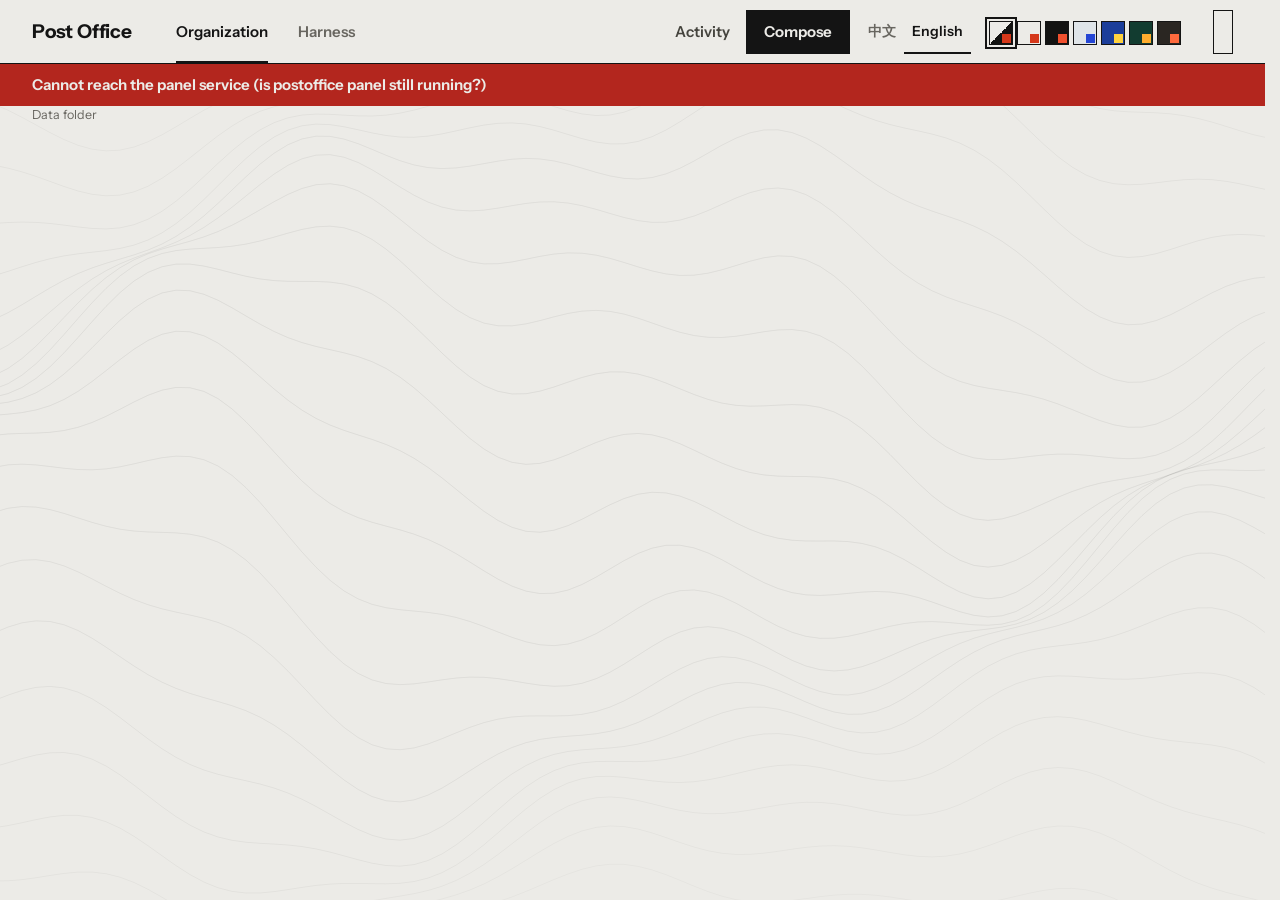
==== commit 66017830: "panel: fix review findings (ack after sent reply, repaint scroll/focus, Tab trap, root members) - Af" ====
--- a/panel/index.html
+++ b/panel/index.html
@@ -955,7 +955,7 @@
   const mine = opOK ? waitingOf(boxOf(op)) : 0;
   const rootBox = root.mailbox ? boxOf(root.mailbox) : null;
 
-  const cols = (root.children || []).map((c, i) => {
+  const cols = kidsOf(root).map((c, i) => {   // the root's own members are seats too, one column each
     const hid = "h" + i;
     NODES[hid] = { parent: "root", kind: "head" };
     const seats = seatsUnder(c).filter((s) => boxOf(s));
@@ -1319,7 +1319,7 @@
         ${tabs}
         <button type="button" class="close-x" data-ins-close="1">${esc(t("close"))}</button>
       </header>
-      <div class="dbody">
+      <div class="dbody" id="ins-body">
         <div class="list sb" id="ins-list">${insTab === "outbox" ? outboxHTML() : rows}</div>
         <div class="pane sb" id="ins-pane">
           ${head}
@@ -1431,6 +1431,7 @@
   try {
     if (!a || !a.getAttribute) return "";
     const g = (k) => a.getAttribute(k);
+    if (hasCls(a, "dlg")) return ".dlg";
     if (g("data-ins-tab")) return `[data-ins-tab="${qa(g("data-ins-tab"))}"]`;
     if (g("data-ins-close") && hasCls(a, "close-x")) return ".close-x[data-ins-close]";
     if (g("data-compose")) return "[data-compose]";
@@ -1563,7 +1564,7 @@
     </div>
     <footer class="sf">
       <button type="button" class="btn ghost" data-letter-action="done">${esc(t("fileDone"))}</button>
-      <button type="button" class="btn" data-letter-action="ack" ${opOK ? "" : "disabled"}>${esc(t("ackFile"))}</button>
+      <button type="button" class="btn" data-letter-action="ack" ${opOK && !sent ? "" : "disabled"}>${esc(t("ackFile"))}</button>
       ${sent
         ? `<button type="button" class="btn primary" data-letter-action="retry">${esc(t("retryArchive"))}</button>`
         : `<button type="button" class="btn primary" data-letter-action="reply" ${opOK ? "" : "disabled"}>${esc(t("replySendFile"))}</button>`}
@@ -1879,7 +1880,7 @@
   let ins = insOpen ? inspectorHTML() : "";
   if (insOpen && !ins) insOpen = false;          // nothing to show (no mailbox left): never leave the page locked behind an empty window
   const html = (view === "org" ? orgHTML() : "") + ins;
-  if (paintInto("boxes", html, ["ins-list", "ins-pane"])) { redrawFx(); }
+  if (paintInto("boxes", html, ["ins-body", "ins-list", "ins-pane"])) { redrawFx(); }
   syncLayerState();      // the org wrapper is a new node after a repaint: re-apply inert
 }
 
@@ -2079,9 +2080,10 @@
   if (action === "close") return closeLetter();
   if (!currentLetter) return;
   const { box, id } = currentLetter;
-  if (action === "reply") return openCompose("reply");
+  if (action === "reply") { if (replySent.has(`${box}/${id}`)) return; return openCompose("reply"); }   // a reply is already out: never a second one
   if (action === "retry") return retryArchiveOnly(box, id);
   if (action === "ack") {
+    if (replySent.has(`${box}/${id}`)) return;   // the reply already answered it: only filing may be retried, never an ack
     try {
       const r = await fetch("/api/ack-one", { method: "POST", headers: { "Content-Type": "application/json" },
         body: JSON.stringify({ box, id }) });
@@ -2238,9 +2240,32 @@
 try { window.addEventListener && window.addEventListener("hashchange", handleDeepLink); } catch {}
 
 // Escape closes the top layer: compose, then the Activity drawer, then the letter, then the workbench
+// Tab stays inside the top layer (inert hides the page behind, but only a wrap-around keeps focus off the browser chrome and the address bar)
+function trapTab(e) {
+  try {
+    if (typeof document.querySelectorAll !== "function") return;
+    let roots = [];
+    if (composeOpen()) roots = [$("compose-card")];
+    else if (drawerOpen()) roots = [$("drawer")];
+    else if (letterOpen()) roots = hasCls($("letter"), "docked") ? [$("letter"), $("ins")] : [$("letter")];
+    else if (insOpen) roots = [$("ins")];
+    roots = roots.filter(Boolean);
+    if (!roots.length) return;
+    const sel = 'button:not([disabled]),input:not([disabled]),textarea:not([disabled]),select,a[href],[tabindex]:not([tabindex="-1"])';
+    const items = [];
+    for (const r of roots) for (const n of r.querySelectorAll(sel)) if (n.getClientRects().length) items.push(n);
+    if (!items.length) return;
+    const a = document.activeElement, i = items.indexOf(a);
+    const inside = roots.some((r) => r.contains(a));
+    if (e.shiftKey) { if (i <= 0) { e.preventDefault(); items[items.length - 1].focus(); } }
+    else if (i === items.length - 1 || !inside) { e.preventDefault(); items[0].focus(); }
+  } catch {}
+}
 try {
   document.addEventListener("keydown", (e) => {
-    if (!e || e.key !== "Escape") return;
+    if (!e) return;
+    if (e.key === "Tab") return trapTab(e);
+    if (e.key !== "Escape") return;
     closeTopLayer();
   });
 } catch {}
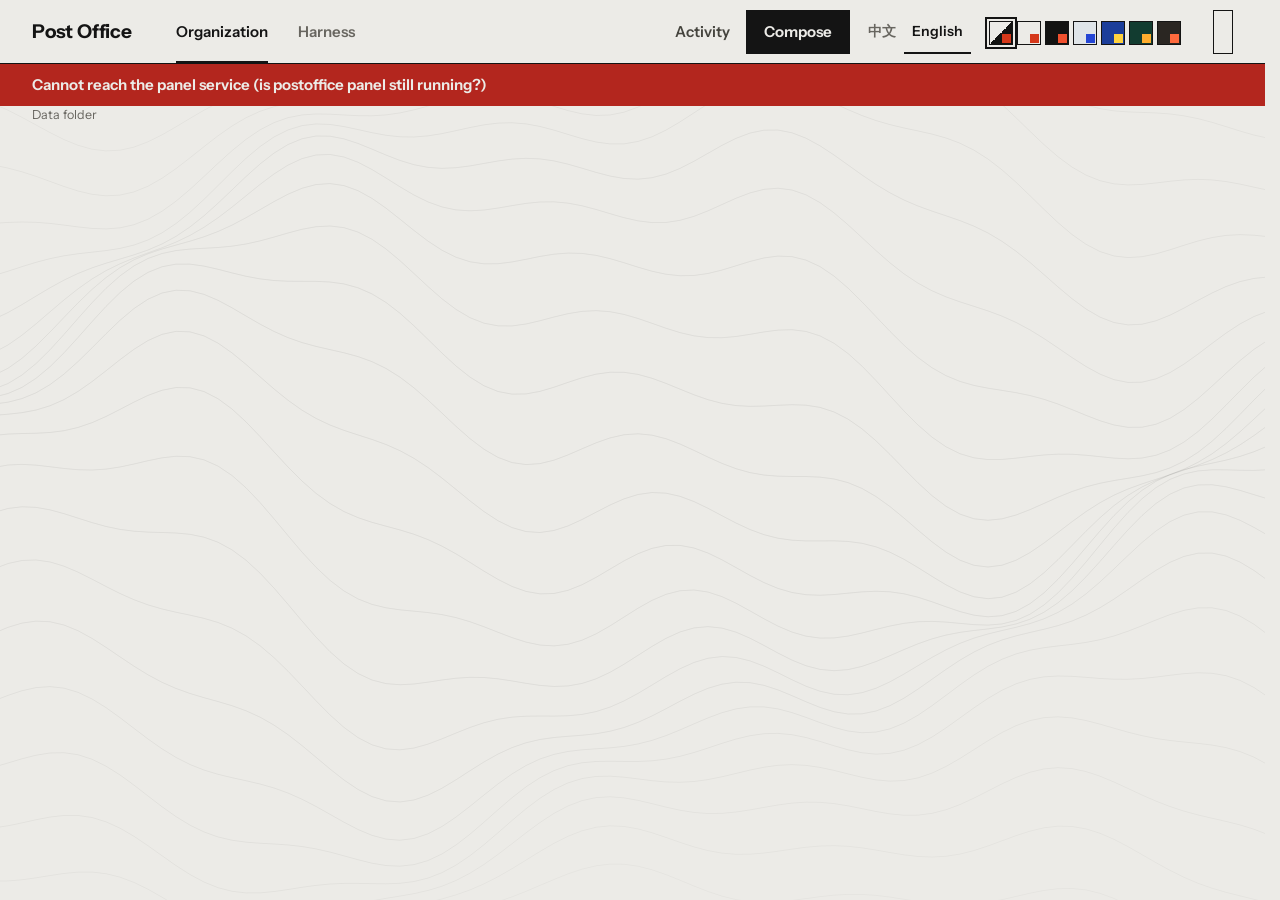
==== commit 42345b90: "panel: Tab wrap follows document order when a letter is docked over the inbox window Co-Authored-By:" ====
--- a/panel/index.html
+++ b/panel/index.html
@@ -2255,6 +2255,8 @@
     const items = [];
     for (const r of roots) for (const n of r.querySelectorAll(sel)) if (n.getClientRects().length) items.push(n);
     if (!items.length) return;
+    // the docked letter comes after the inbox window in the page: order by real document position, not by layer
+    items.sort((x, y) => (x === y ? 0 : (x.compareDocumentPosition(y) & 4 /* y follows x */) ? -1 : 1));
     const a = document.activeElement, i = items.indexOf(a);
     const inside = roots.some((r) => r.contains(a));
     if (e.shiftKey) { if (i <= 0) { e.preventDefault(); items[items.length - 1].focus(); } }
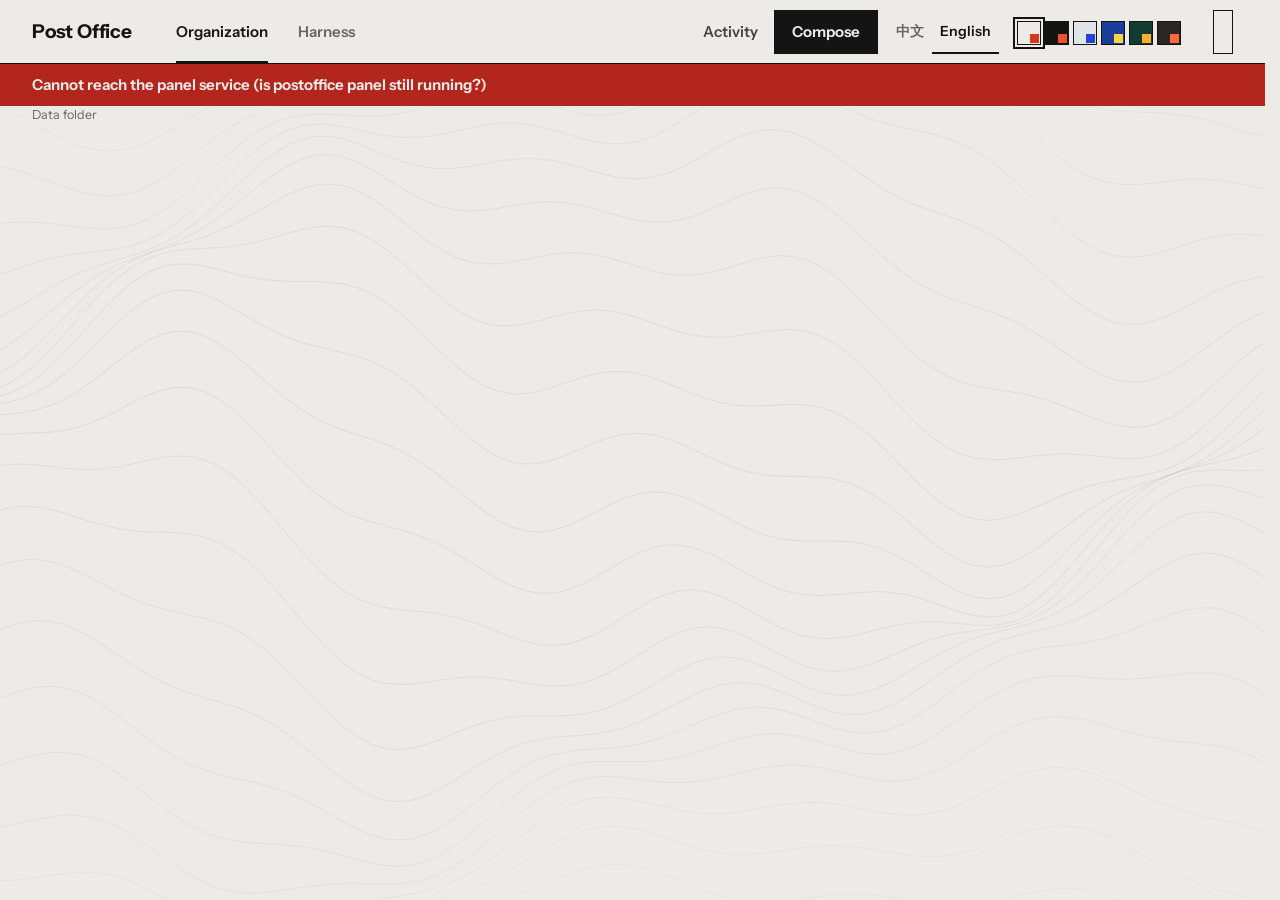
==== commit 65127f93: "panel: persist chosen theme, drop follow-system; open canonical public URL" ====
--- a/panel/index.html
+++ b/panel/index.html
@@ -97,7 +97,6 @@
   border:1px solid var(--ink);background:var(--sw-bg,var(--paper))}
 .themes button::after{content:"";position:absolute;right:2px;bottom:calc(50% - 11px);width:9px;height:9px;background:var(--sw-a,var(--ink))}
 .themes button[aria-pressed=true]::before{outline:2px solid var(--ink);outline-offset:2px}
-.themes [data-theme-choice=system]{--sw-bg:linear-gradient(135deg,#ecebe7 50%,#131312 50%);--sw-a:#d5381a}
 .themes [data-theme-choice=paper]{--sw-bg:#ecebe7;--sw-a:#d5381a}
 .themes [data-theme-choice=night]{--sw-bg:#131312;--sw-a:#f0502e}
 .themes [data-theme-choice=mist]{--sw-bg:#dfe4e8;--sw-a:#2445d4}
@@ -455,14 +454,17 @@
 </style>
 <style id="font">/* Instrument Sans, (c) The Instrument Sans Project Authors, SIL Open Font License 1.1. Subset: Basic Latin, Latin-1, common punctuation; wdth + wght axes. */@font-face{font-family:"Instrument";src:url([data-uri]) format("woff2");font-weight:400 700;font-stretch:75% 100%;font-display:swap}</style>
 <script>
-/* Appearance bootstrap: sets data-theme before the first paint so a dark system never flashes light (reads localStorage, never writes). */
+/* Appearance bootstrap: sets data-theme before the first paint so a reload never flashes the wrong palette
+   (reads localStorage, never writes). Six named palettes only -- no "follow the system" option any more, so
+   what you pick is what you get; a missing / legacy "system" / illegal value falls back to paper. */
 try {
   var _s = localStorage.getItem("postoffice.theme"), _m = { light: "paper", dark: "night" };
   _s = _m[_s] || _s;
   var _ok = ["paper", "night", "mist", "blueprint", "pine", "ember"];
-  document.documentElement.dataset.theme = _ok.indexOf(_s) >= 0 ? _s
-    : (window.matchMedia && window.matchMedia("(prefers-color-scheme: dark)").matches ? "night" : "paper");
-} catch (e) {}
+  document.documentElement.dataset.theme = _ok.indexOf(_s) >= 0 ? _s : "paper";
+} catch (e) {
+  try { document.documentElement.dataset.theme = "paper"; } catch (e2) {}
+}
 </script>
 </head>
 <body>
@@ -484,7 +486,6 @@
       <button type="button" data-lang="en">English</button>
     </span>
     <span class="themes" id="theme" role="group">
-      <button type="button" data-theme-choice="system"></button>
       <button type="button" data-theme-choice="paper"></button>
       <button type="button" data-theme-choice="night"></button>
       <button type="button" data-theme-choice="mist"></button>
@@ -640,7 +641,7 @@
     actWorking: "运行中", actIdle: "空闲", actUnknown: "未知", actLabel: "活动", actHuman: "人类",
     idTitle: "组织身份", idActive: "现职", idCand: "可候选", idRules: "公司规章", idStatus: "项目进度",
     idDisabled: "组织配置已停用",
-    appearance: "外观", themeSystem: "跟随系统", themePaper: "纸白", themeNight: "夜", themeMist: "雾",
+    appearance: "外观", themePaper: "纸白", themeNight: "夜", themeMist: "雾",
     themeBlueprint: "蓝图", themePine: "松", themeEmber: "炭",
     sep: "，", seatsN: "{n} 个席位", seats1: "1 个席位", onlineN: "{n} 在线", lettersN: "{n} 封信", letters1: "1 封信",
     statOnline: "在线", statWorking: "正在工作", statWaiting: "待投递的信",
@@ -723,7 +724,7 @@
     actWorking: "Working", actIdle: "Idle", actUnknown: "Unknown", actLabel: "Activity", actHuman: "Human",
     idTitle: "Organization", idActive: "Active", idCand: "Candidate", idRules: "Rules", idStatus: "Status",
     idDisabled: "Organization disabled",
-    appearance: "Appearance", themeSystem: "System", themePaper: "Paper", themeNight: "Night", themeMist: "Mist",
+    appearance: "Appearance", themePaper: "Paper", themeNight: "Night", themeMist: "Mist",
     themeBlueprint: "Blueprint", themePine: "Pine", themeEmber: "Ember",
     sep: ", ", seatsN: "{n} seats", seats1: "1 seat", onlineN: "{n} online", lettersN: "{n} letters", letters1: "1 letter",
     statOnline: "online", statWorking: "working now", statWaiting: "letters waiting",
@@ -764,8 +765,16 @@
 lang = store.get() || (browserLang().toLowerCase().startsWith("zh") ? "zh" : "en");
 
 // Appearance: like the language it is presentation only — kept in localStorage, never a write request.
-// "system" resolves to paper by day and night when the OS is dark; every other choice is a named palette.
-// A palette is a block of the same role variables in the stylesheet, so adding one never touches the script.
+// Six named palettes, no "follow the system" option: the choice you make is the palette you keep, on every
+// reload and on every entry to the page. A palette is a block of the same role variables in the stylesheet,
+// so adding one never touches the script.
+//
+// One choice lives in localStorage under this origin's key. Two things keep it from being lost:
+//   · painting and choosing are separate — repaint (first load, language switch, poll) never writes, so no
+//     code path can quietly overwrite a stored choice with a default;
+//   · the value is normalised once, on load, and only when it is a legacy or illegal value ("system" from
+//     the removed option, or junk) — never when it is already one of the six.
+// Storage that throws (private mode, blocked cookies) costs persistence, never the ability to switch.
 const THEME_KEY = "postoffice.theme";
 const PALETTES = ["paper", "night", "mist", "blueprint", "pine", "ember"];
 const LEGACY_THEME = { light: "paper", dark: "night" };   // choices saved by older versions of this page
@@ -773,17 +782,13 @@
   get() { try { return window.localStorage.getItem(THEME_KEY); } catch { return null; } },
   set(v) { try { window.localStorage.setItem(THEME_KEY, v); } catch {} },
 };
-const cleanTheme = (c) => { c = LEGACY_THEME[c] || c; return PALETTES.includes(c) ? c : "system"; };
-let themeChoice = cleanTheme(themeStore.get());
-const prefersDark = () => {
-  try { return !!(window.matchMedia && window.matchMedia("(prefers-color-scheme: dark)").matches); } catch { return false; }
-};
-const resolveTheme = (c) => (c === "system" ? (prefersDark() ? "night" : "paper") : c);
+// Anything we do not recognise — missing, the removed "system", or junk — falls back to paper.
+const cleanTheme = (c) => { c = LEGACY_THEME[c] || c; return PALETTES.includes(c) ? c : "paper"; };
 const themeLabel = (c) => t("theme" + c.charAt(0).toUpperCase() + c.slice(1));
-function applyTheme(choice) {
-  themeChoice = cleanTheme(choice);
-  themeStore.set(themeChoice);
-  try { document.documentElement.dataset.theme = resolveTheme(themeChoice); } catch {}
+// Paint the current choice onto the page. Reads and labels only: it must never write, because it runs on
+// every language switch and every first paint.
+function paintTheme() {
+  try { document.documentElement.dataset.theme = themeChoice; } catch {}
   const g = $("theme");
   if (g && g.children) {
     try { g.setAttribute("aria-label", t("appearance")); } catch {}
@@ -796,17 +801,20 @@
   }
   redrawFx();                      // canvas colours and wire geometry follow the palette
 }
-// "System" follows live OS changes; an explicit palette ignores them (read-only, no write requests)
-const syncSystemTheme = () => {
-  if (themeChoice !== "system") return;
-  try { document.documentElement.dataset.theme = resolveTheme("system"); } catch {}
-  redrawFx();
-};
-try {
-  const mq = window.matchMedia && window.matchMedia("(prefers-color-scheme: dark)");
-  if (mq && mq.addEventListener) mq.addEventListener("change", syncSystemTheme);
-  else if (mq && mq.addListener) mq.addListener(syncSystemTheme);
-} catch {}
+// The user picked a palette: this is the one path that writes.
+function chooseTheme(choice) {
+  themeChoice = cleanTheme(choice);
+  themeStore.set(themeChoice);
+  paintTheme();
+}
+// Restore the stored choice. A stored value we do not recognise is normalised once so the removed "system"
+// option cannot linger; a valid stored choice is left exactly as the user left it. It only paints the element
+// attribute here: labels, aria-pressed and the canvas are painted later, by the first render, because the
+// strings are not translated yet and the canvas helpers are not defined yet at this point in the script.
+const _storedTheme = themeStore.get();
+let themeChoice = cleanTheme(_storedTheme);
+if (_storedTheme && _storedTheme !== themeChoice) themeStore.set(themeChoice);
+try { document.documentElement.dataset.theme = themeChoice; } catch {}
 
 // null-safe listeners: the page also runs under minimal DOM stubs in tests
 const setClass = (el, cls, on) => { try { if (!el || !el.classList) return; if (on) el.classList.add(cls); else el.classList.remove(cls); } catch {} };
@@ -1849,7 +1857,7 @@
   }
   closeLetter();                    // the detail is a temporary view: switching language leaves no stale-language remnants
   say("");
-  applyTheme(themeChoice);          // appearance labels follow the language (still read-only, no write requests)
+  paintTheme();                    // appearance labels follow the language; paint only, the choice is kept
   return load();
 }
 
@@ -2171,7 +2179,7 @@
 
 on("theme", "click", (ev) => {
   const b = ev.target.closest("[data-theme-choice]");
-  if (b && b.dataset && b.dataset.themeChoice) applyTheme(b.dataset.themeChoice);   // display only
+  if (b && b.dataset && b.dataset.themeChoice) chooseTheme(b.dataset.themeChoice);   // display only
 });
 
 /* ---------- tabs / drawer / compose chrome ---------- */
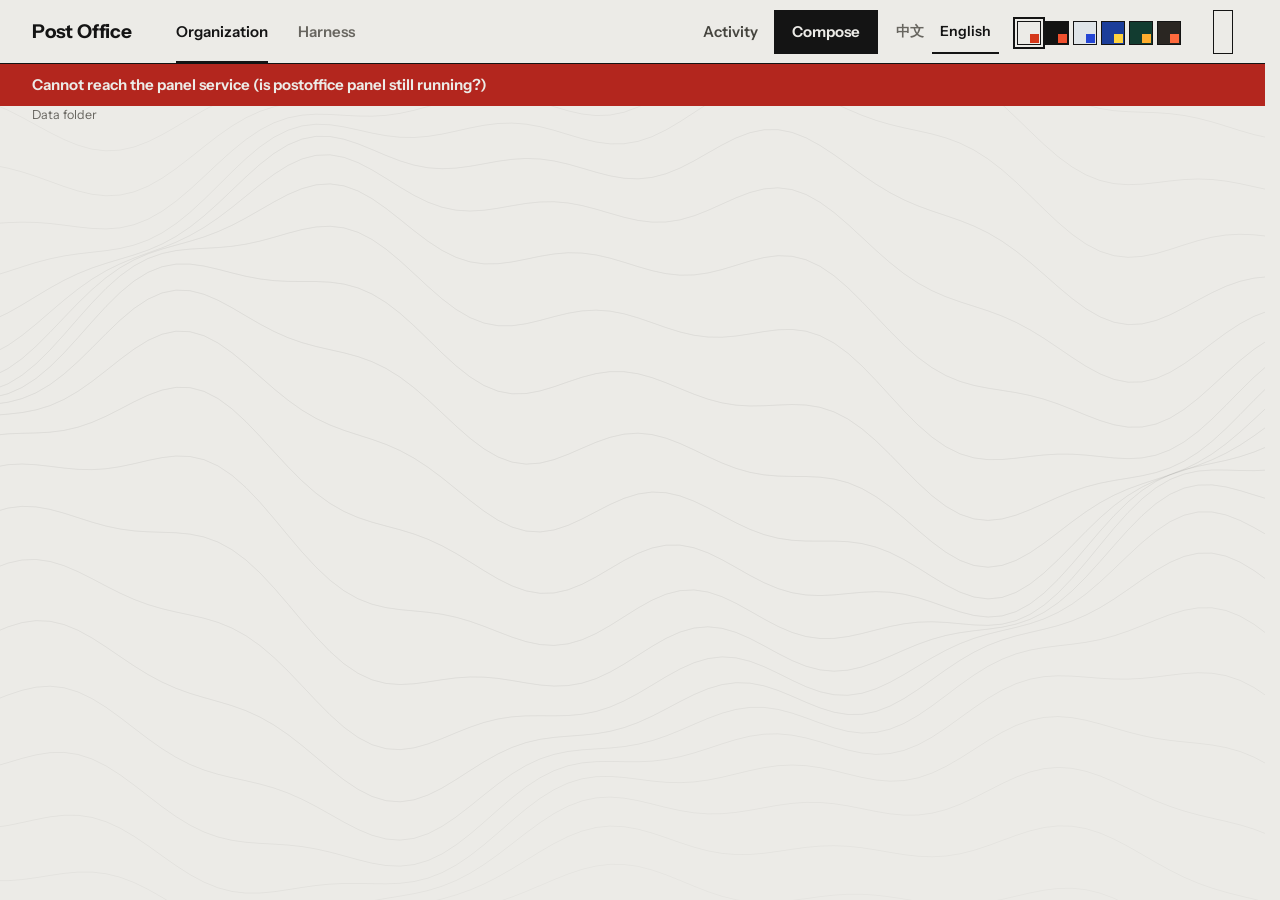
==== commit a2a7ff12: "po-2.0 release finish: T2 escalation in panel, copyable single-reminder ref, system-notify ack ledge" ====
--- a/panel/index.html
+++ b/panel/index.html
@@ -602,6 +602,7 @@
     groupOn: "{o}/{n} 在线", groupMail: "待投递 {w} / 已提醒待归档 {r}",
     aliasNone: "当前没有在线候选", aliasBad: "不可用", notRegistered: "未登记",
     aliasNotify: "通知 {n}", aliasPending: "已确认 {a}；待切换 {b}（稳定期还剩 {s} 秒，未确认前新信已按当前状态投递）",
+    aliasEscalate: "执行候选全部离线，升级 @{role} → {target}（升级受理方不获原岗位 ACTIVE）",
     cfgBad: "配置不可用：{e}",
     errClear: "归档失败", errStatus: "修改失败", errOffline: "连不上面板服务（postoffice panel 是否还开着？）",
     errGroup: "分组开关失败",
@@ -684,6 +685,7 @@
     aliasNone: "no online candidate", aliasBad: "unusable", notRegistered: "not registered",
     aliasNotify: "notify {n}",
     aliasPending: "confirmed {a}; switching to {b} in {s} s (new letters already go by the current state)",
+    aliasEscalate: "all execution candidates offline — escalated to @{role} → {target} (the acceptor does not take the original role's ACTIVE)",
     cfgBad: "Configuration unusable: {e}",
     errClear: "Archive failed", errStatus: "Change failed",
     errOffline: "Cannot reach the panel service (is postoffice panel still running?)",
@@ -1932,6 +1934,7 @@
           `<span class="chip">${esc(c.name)}${c.known ? "" : `（${esc(t("notRegistered"))}）`}${c.known ? (c.online ? ` ${esc(t("online"))}` : ` ${esc(t("offline"))}`) : ""}</span>`).join("")}
           ${a.notify && a.notify.length ? `<span class="chip">${esc(fmt("aliasNotify", { n: a.notify.map(esc).join("、") }))}</span>` : ""}</div>
         ${a.pending ? `<div class="settle">${esc(fmt("aliasPending", { a: a.confirmed || t("aliasNone"), b: a.pending || t("aliasNone"), s: a.pending_in }))}</div>` : ""}
+        ${a.kind === "escalation" && a.escalation ? `<div class="settle">${esc(fmt("aliasEscalate", { role: a.escalation.role, target: a.escalation.target || t("aliasNone") }))}</div>` : ""}
       </div>`; }).join("") : `<p class="hintp">${esc(t("noAliases"))}</p>`;
     const sw = st.switches || [];
     const switchesEl = $("switches");
